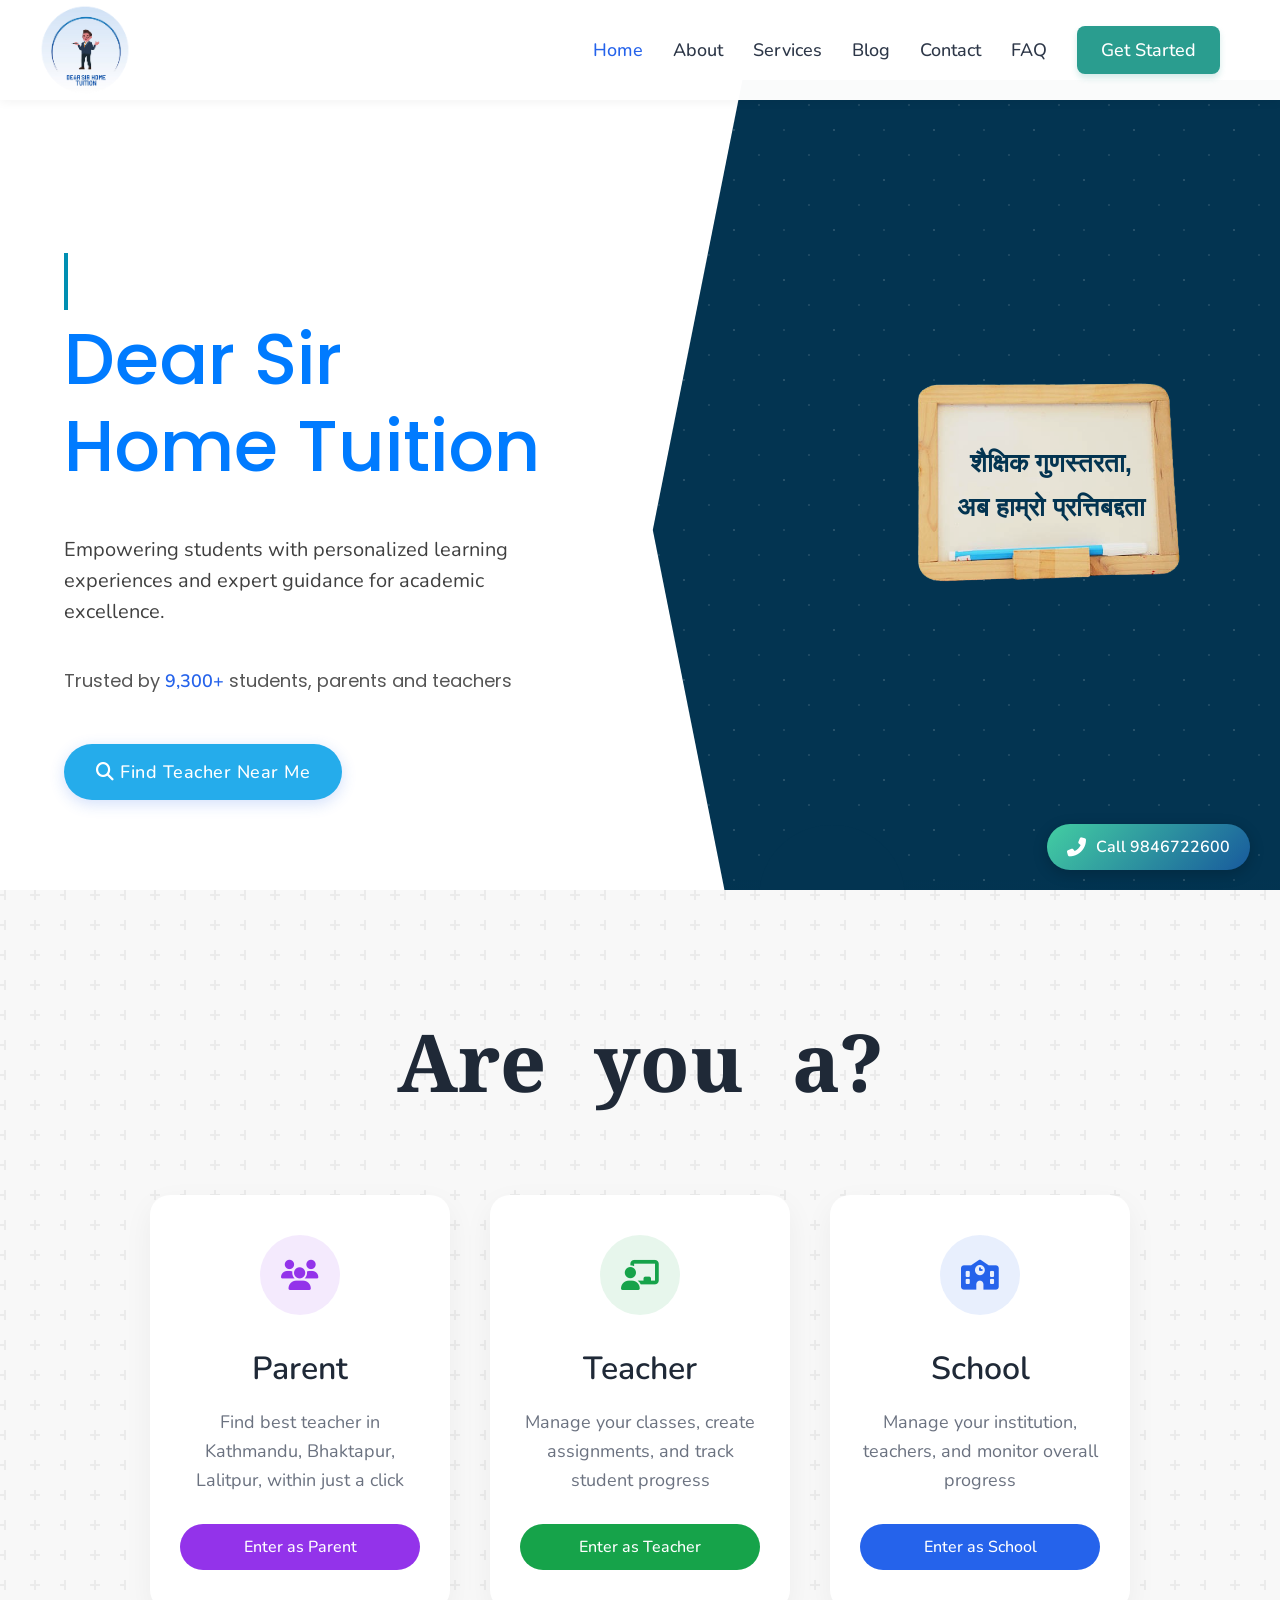
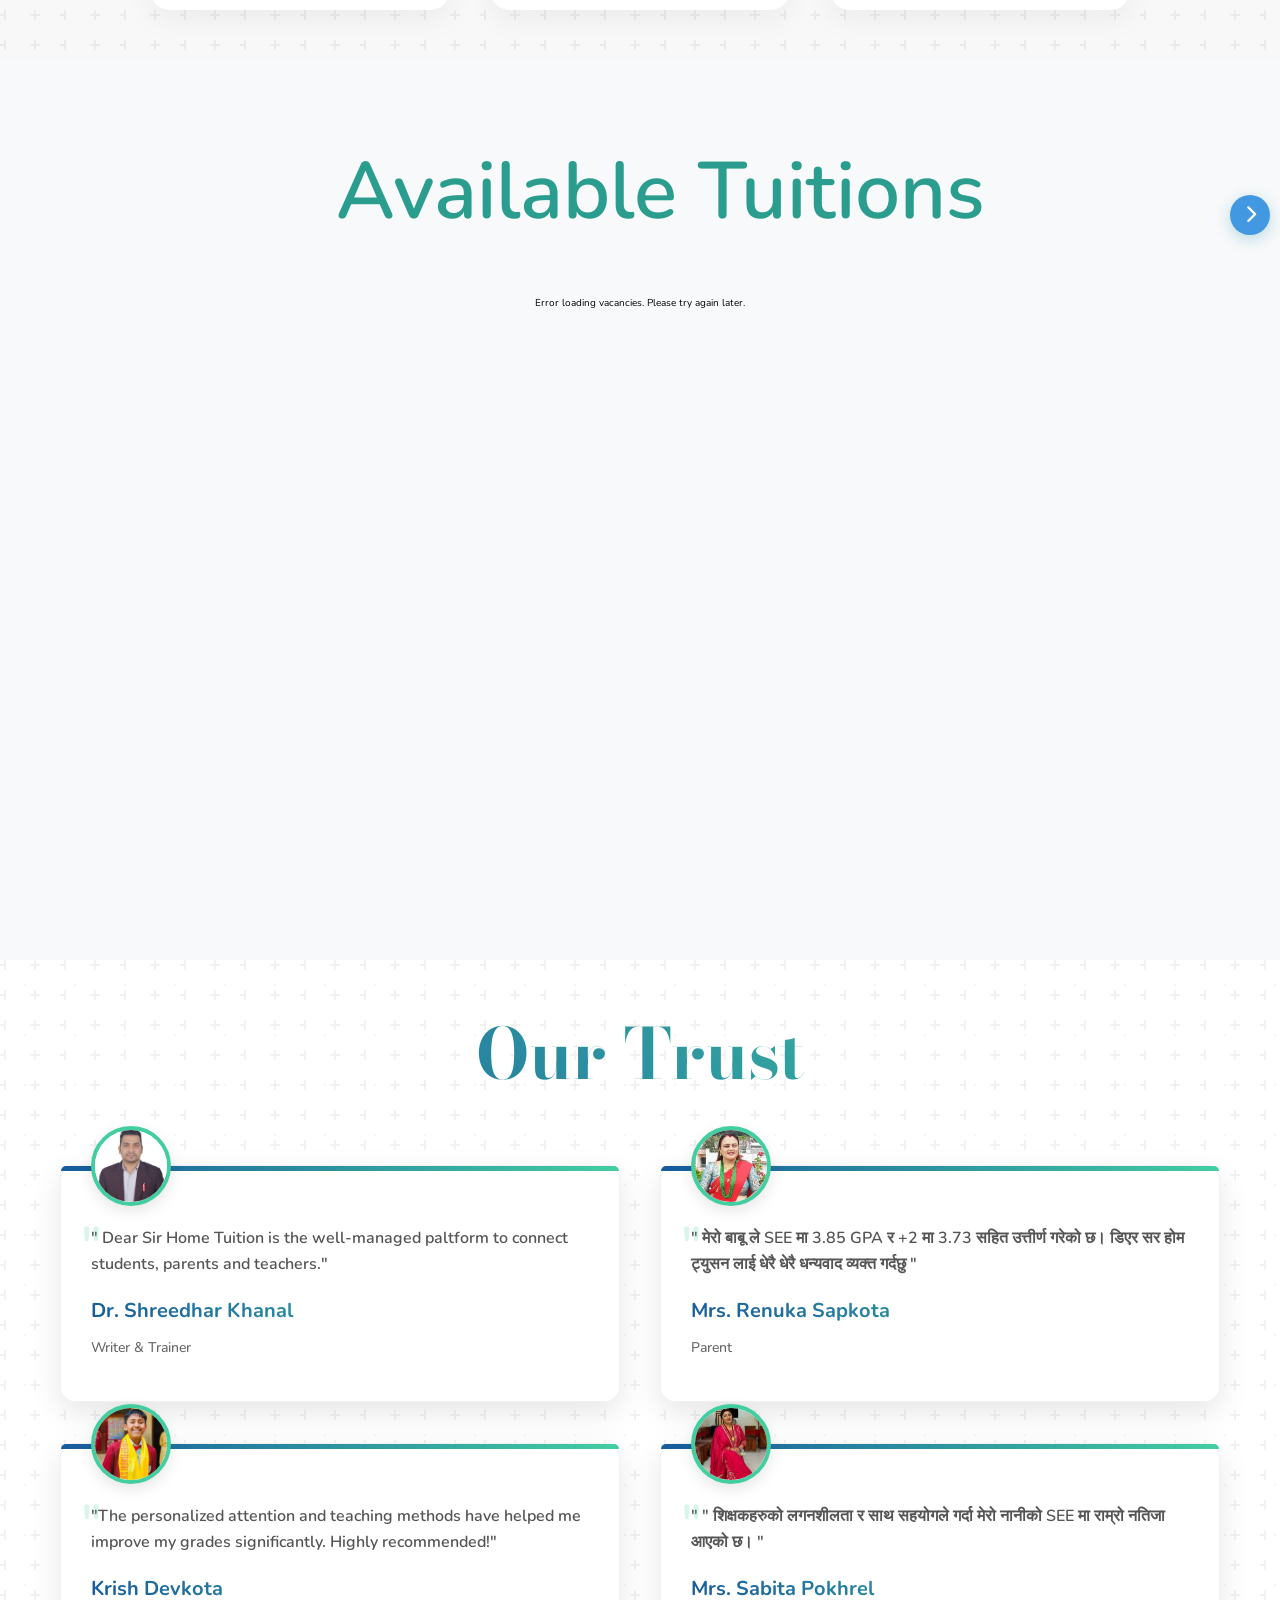
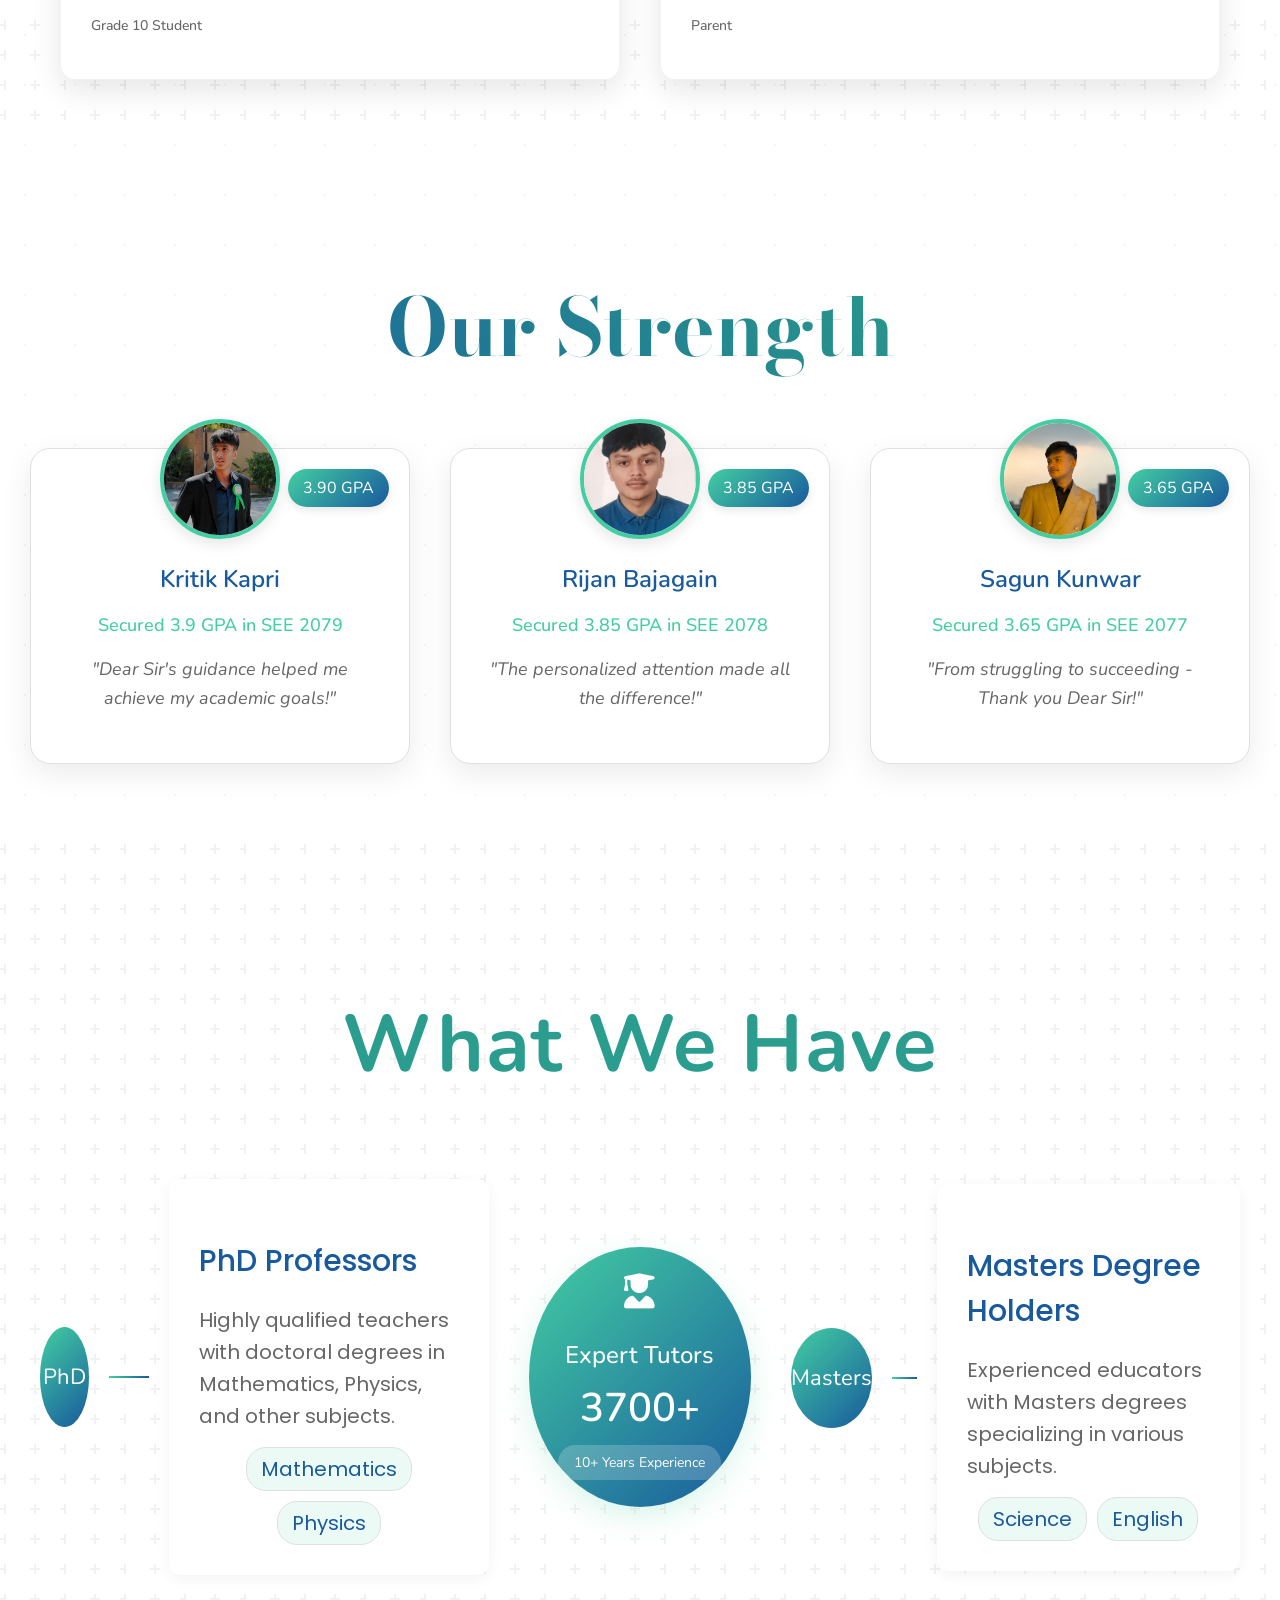
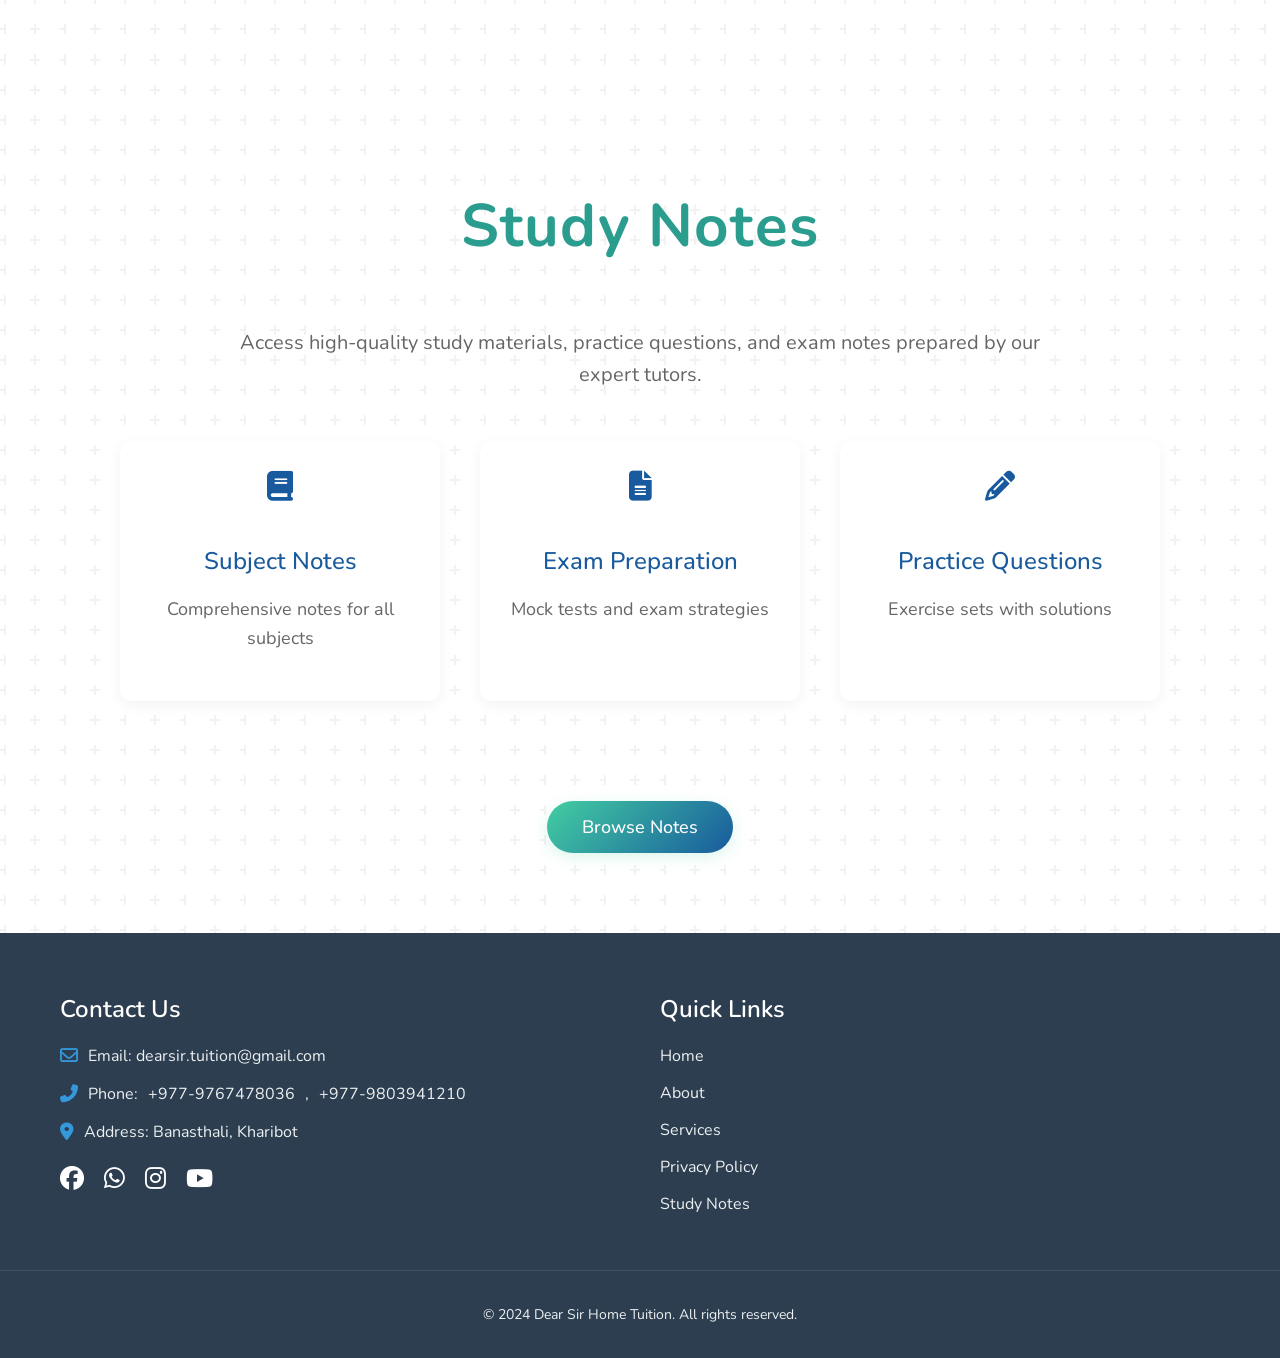
==== index.html @ 98750190 "Add files via upload" ====
<!DOCTYPE html>
<html lang="en" xmlns:mso="urn:schemas-microsoft-com:office:office" xmlns:msdt="uuid:C2F41010-65B3-11d1-A29F-00AA00C14882">
<head>

  <link rel="icon" href="/image/favicon.ico" type="image/x-icon">

  <script async src="https://www.googletagmanager.com/gtag/js?id=G-DXKBVVB6PF"></script>
    <script>
      window.dataLayer = window.dataLayer || [];
      function gtag(){dataLayer.push(arguments);}
      gtag('js', new Date());

      gtag('config', 'G-DXKBVVB6PF');
    </script>

    <meta charset="UTF-8">
    <meta name="viewport" content="width=device-width, initial-scale=1.0">
    <title></title>

    <link rel="preconnect" href="https://fonts.googleapis.com">
    <link rel="preconnect" href="https://fonts.gstatic.com" crossorigin>
    <link href="https://fonts.googleapis.com/css2?family=Poppins:wght@400;500;600&display=swap" rel="stylesheet">
    <link href="https://fonts.googleapis.com/css2?family=Bodoni+Moda:wght@400;700&display=swap" rel="stylesheet">
    <link href="https://fonts.googleapis.com/css2?family=Macondo&display=swap" rel="stylesheet">
    <link href="https://fonts.googleapis.com/css2?family=EB+Garamond:ital,wght@0,400..800;1,400..800&family=Lato:ital,wght@0,100;0,300;0,400;0,700;0,900;1,100;1,300;1,400;1,700;1,900&family=Macondo&family=Montserrat:ital,wght@0,100..900;1,100..900&family=Noto+Sans+Mongolian&display=swap" rel="stylesheet">

    <link href="https://fonts.googleapis.com/css2?family=Noto+Serif+Hentaigana:wght@200..900&display=swap" rel="stylesheet">
    
    

    <link rel="stylesheet" href="style.css">
    <link rel="stylesheet" href="https://cdnjs.cloudflare.com/ajax/libs/font-awesome/6.5.1/css/all.min.css" integrity="sha512-DTOQO9RWCH3ppGqcWaEA1BIZOC6xxalwEsw9c2QQeAIftl+Vegovlnee1c9QX4TctnWMn13TZye+giMm8e2LwA==" crossorigin="anonymous" referrerpolicy="no-referrer" />

    <script type="application/ld+json">
    {
      "@context": "https://schema.org",
      "@graph": [
        {
          "@type": ["EducationalOrganization", "LocalBusiness", "Service"],
          "@id": "https://dearsirhometuition.com/#organization",
          "name": "Dear Sir Home Tuition",
          "url": "https://dearsirhometuition.com/",
          "logo": "https://dearsirhometuition.com/image/logo.png",
          "description": "Dear Sir provides expert home tuition services across Kathmandu Valley, including Kathmandu, Bhaktapur, and Lalitpur, Nepal. Find qualified tutors for all subjects and academic levels.",
          "contactPoint": [
            {
              "@type": "ContactPoint",
              "telephone": "+9779846722600",
              "contactType": "Customer Service"
            },
             {
              "@type": "ContactPoint",
              "email": "info@dearsirhometuition.com",
              "contactType": "Customer Service"
            }
          ],
          "areaServed": [
            { "@type": "City", "name": "Kathmandu" },
            { "@type": "City", "name": "Bhaktapur" },
            { "@type": "City", "name": "Lalitpur" },
            { "@type": "AdministrativeArea", "name": "Kathmandu Valley" }
          ],

          "sameAs": [
            "https://www.facebook.com/profile.php?id=61573795923431", 
            "https://www.instagram.com/dearsirhome/", 
            "https://www.linkedin.com/company/dear-sir-home-tuition/", 
            "https://g.co/kgs/kKPvyww"             
          ],
           "address": {
             "@type": "PostalAddress",
             "streetAddress": "Banasthali, Kharibot, Raniban",
             "addressLocality": "Kathmandu",
             "addressRegion": "Bagmati",
             "postalCode": "33300",
             "addressCountry": "NP"
           },
           "openingHoursSpecification": [
              {
                "@type": "OpeningHoursSpecification",
                "dayOfWeek": [ "Monday", "Tuesday", "Wednesday", "Thursday", "Friday", "Saturday", "Sunday" ],
                "opens": "09:00",
                "closes": "17:00"
              }
           ],
            "geo": {
               "@type": "GeoCoordinates",
               "latitude": "27.731584",
               "longitude": "85.292967"
            },

           "aggregateRating": {
              "@type": "AggregateRating",
              "ratingValue": "4.9",
              "reviewCount": "122",
              "bestRating": "5"
           },
           "hasOfferCatalog": {
               "@type": "OfferCatalog",
               "name": "Home Tuition Subjects and Levels",
               "itemListElement": [

                   {
                       "@type": "OfferCatalog",
                       "name": "General Subjects",
                       "itemListElement": [
                           { "@type": "Service", "name": "Math Home Tuition" },
                           { "@type": "Service", "name": "Science Home Tuition" },
                           { "@type": "Service", "name": "English Home Tuition" },
                           { "@type": "Service", "name": "Nepali Home Tuition" },
                           { "@type": "Service", "name": "Social Studies Home Tuition" },
				           { "@type": "Service", "name": "Optional Math Home Tuition" },
				           { "@type": "Service", "name": "Computer Home Tuition" }
                       ]
                   },

                   {
                       "@type": "OfferCatalog",
                       "name": "+2 Science Home Tuition",
                       "itemListElement": [
                           { "@type": "Service", "name": "+2 Math Home Tuition" },
                           { "@type": "Service", "name": "+2 Physics Home Tuition" },
                           { "@type": "Service", "name": "+2 Chemistry Home Tuition" }
                       ]
                   },

                   {
                       "@type": "OfferCatalog",
                       "name": "+2 Management Home Tuition",
                       "itemListElement": [
                           { "@type": "Service", "name": "+2 Account Home Tuition" },
                           { "@type": "Service", "name": "+2 Economics Home Tuition" },
                           { "@type": "Service", "name": "+2 Business Math Home Tuition" }
                       ]
                   },
                   {
                       "@type": "OfferCatalog",
                       "name": "CBSE Home Tuition",
                       "itemListElement": [
                           { "@type": "Service", "name": "CBSE Math Home Tuition" },
                           { "@type": "Service", "name": "CBSE Science Home Tuition" },
                           { "@type": "Service", "name": "CBSE English Home Tuition" }
                       ]
                   }
               ]
           }
        },
        {
          "@type": "Review",
          "@id": "https://dearsirhometuition.com/#review-shreedhar-khanal",
          "itemReviewed": {
            "@type": ["EducationalOrganization", "Service"],
            "@id": "https://dearsirhometuition.com/#organization",
            "name": "Dear Sir Home Tuition"
          },
          "reviewBody": "Dear Sir Home Tuition is the well-managed platform to connect students, parents and teachers.",
          "author": {
            "@type": "Person",
            "name": "Dr. Shreedhar Khanal",
             "description": "Writer & Trainer"
          }
        },
        {
          "@type": "Review",
          "@id": "https://dearsirhometuition.com/#review-renuka-sapkota",
          "itemReviewed": {
            "@type": ["EducationalOrganization", "Service"],
            "@id": "https://dearsirhometuition.com/#organization",
            "name": "Dear Sir Home Tuition"
          },
          "reviewBody": "मेरो बाबूले SEE मा 3.85 GPA र +2 मा 3.73 सहित उत्तीर्ण गरेको छ । डियर सर होम ट्युसन लाई धेरै धेरै धन्यवाद व्यक्त गर्दछु",
          "author": {
            "@type": "Person",
            "name": "Mrs. Renuka Sapkota",
             "description": "Parent"
          }
        },
         {
          "@type": "Review",
          "@id": "https://dearsirhometuition.com/#review-krish-devkota",
          "itemReviewed": {
            "@type": ["EducationalOrganization", "Service"],
            "@id": "https://dearsirhometuition.com/#organization",
            "name": "Dear Sir Home Tuition"
          },
          "reviewBody": "The personalized attention and teaching methods have helped me improve my grades significantly. Highly recommended!!",
          "author": {
            "@type": "Person",
            "name": "Krish Devkota",
            "description": "Grade 10 Student"
          }
        },
         {
          "@type": "Review",
          "@id": "https://dearsirhometuition.com/#review-sabita-pokhrel",
          "itemReviewed": {
            "@type": ["EducationalOrganization", "Service"],
            "@id": "https://dearsirhometuition.com/#organization",
            "name": "Dear Sir Home Tuition"
          },
          "reviewBody": "शिक्षकहरुको लगनशीलता र साथ सहयोगले गर्दा मेरो नानीको SEE मा राम्रो नतिजा आएको छ ।",
          "author": {
            "@type": "Person",
            "name": "Mrs. Sabita Pokhrel",
            "description": "Parent"
          }
        }
      ]
    }
    </script>

</head>
<body class="body">

    <!-- Navbar  -->
 
   <!-- Navbar -->
<nav class="navbar">
  <div class="nav-content">
    <a href="/" class="nav-brand">
      <img src="image/logo.png" alt="Dear Sir Logo" class="logo" style="height: 35rem !important; width: auto !important;">
    </a>
    <ul class="nav-links mobile-full">
      <li><a href="index.html" class="active">Home</a></li>
      <li><a href="about.html">About</a></li>
      <li><a href="services.html">Services</a></li>
      <li><a href="Blog/blog.html">Blog</a></li>
      <li><a href="https://wa.me/+9779767478036">Contact</a></li>
      <li><a href="faq.html">FAQ</a></li>
      <li><button class="nav-cta" onclick="window.location.href='Apply/parent.html'">Get Started</button></li>
      <li id="profileContainer" class="nav-item">
        <div class="profile-dropdown">
          <div class="profile-trigger">
            <i class="fas fa-user-circle"></i>
          </div>
          <div class="dropdown-content">
            <a href="Apply/teacherProfile.html"><i class="fas fa-tachometer-alt"></i> Dashboard</a>
            <a href="Apply/vacancies.html"><i class="fas fa-briefcase"></i> View Vacancies</a>
            <a href="Apply/myApplications.html"><i class="fas fa-file-alt"></i> My Applications</a>
            <a href="Apply/editProfile.html"><i class="fas fa-user-edit"></i> Edit Profile</a>
            <a href="#" onclick="logoutTeacher()"><i class="fas fa-sign-out-alt"></i> Logout</a>
          </div>
        </div>
      </li>
    </ul>
    <div class="hamburger">
      <span class="bar"></span>
      <span class="bar"></span>
      <span class="bar"></span>
    </div>
  </div>
</nav>


    <!-- End of Navbar  -->

    <div class="container">
        
        
        <!-- Section 1 -->
        <section class="section-1">
          <div class="hero-left">
            <h1 class="hero-title">
              <span id="welcome-text" class="welcome-text">Welcome to</span>
              <div class="dear-text" style="margin-bottom: 3rem !important;">
                <span class="line1">Dear Sir</span>
                <span class="line2">Home Tuition</span>
              </div>
            </h1>
            <div class="hero-subtitle" style="margin-bottom: 4rem !important;">
              <span>Empowering students with personalized</span>
              <span>learning experiences and expert guidance</span>
              <span>for academic excellence.</span>
            </div>
            <div class="trusted-text" style="margin-bottom: 5rem !important;">Trusted by <span class="trusted-number">9,300+</span> students, parents and teachers</div>
            
            <div class="hero-buttons" style="margin-top: 2rem !important;">
              <button class="primary-btn" onclick="window.location.href='Apply/parent.html'"><i class="fas fa-search"></i> Find teacher near me</button>
            </div>
          </div>
          <div class="hero-right">
            
         
            <div class="sketchfab-embed-wrapper">
              <iframe 
                title="School Teacher" 
                frameborder="0" 
                allowfullscreen 
                mozallowfullscreen="true" 
                webkitallowfullscreen="true" 
                allow="autoplay; fullscreen; xr-spatial-tracking" 
                xr-spatial-tracking 
                execution-while-out-of-viewport 
                execution-while-not-rendered 
                web-share 
                style="opacity: 0;"
                onload="this.style.opacity=1;"
                src="https://sketchfab.com/models/dcbd0761567b41ce9da34f24a3dd9b31/embed?preload=1&transparent=1&autostart=1&ui_controls=0&ui_infos=0&ui_watermark=0&ui_help=0&ui_settings=0&ui_inspector=0&ui_annotations=0&ui_stop=0&ui_vr=0&ui_fullscreen=0&ui_animations=0&ui_hint=0&ui_ar=0&ui_fadeout=0">
              </iframe>
              <div class="pointer-overlay"></div>
              <div class="model-overlay"></div>
            </div>
            <div class="whiteboard-container">
              <img src="image/whiteboard2.png" alt="Whiteboard" class="whiteboard-small">
              <div class="whiteboard-text">
                <p class="nepali-text">शैक्षिक गुणस्तरता,</p>
                <p class="nepali-text">अब हाम्रो प्रत्तिबद्दता</p>
              </div>
              
            </div>
          </div>
        </section>

        <!-- End Section 1 -->




        <!-- Section 2 -->
        <section class="section-2">
    <!--      <div id="particles-js"></div>   Add this container for particles --> 
          <div class="section-content">    
            <h2 class="role-heading">Are you a?</h2>
            <div class="role-cards-container">
              <div class="role-card parent-card" onclick="window.location.href='Apply/parent.html'">
                <div class="icon-circle">
                  <i class="fas fa-users"></i>
                </div>
                <h3>Parent</h3>
                <p>Find best teacher in Kathmandu, Bhaktapur, Lalitpur, within just a click</p>
                <button class="role-btn parent-btn">
                  Enter as Parent
                </button>
              </div>

              <div class="role-card teacher-card" onclick="window.location.href='Apply/teacher.html'">
                <div class="icon-circle">
                  <i class="fas fa-chalkboard-teacher"></i>
                </div>
                <h3>Teacher</h3>
                <p>Manage your classes, create assignments, and track student progress</p>
                <button class="role-btn teacher-btn">
                  Enter as Teacher
                </button>
              </div>

              <div class="role-card school-card" onclick="window.location.href='Apply/school.html'">
                <div class="icon-circle">
                  <i class="fas fa-school"></i>
                </div>
                <h3>School</h3>
                <p>Manage your institution, teachers, and monitor overall progress</p>
                <button class="role-btn school-btn">
                  Enter as School
                </button>
              </div>
            </div>
          </div>
        </section>

        <!-- End of Section 2 -->

        
        <section class="vacancies-section">
          <div class="vacancies-container">
            <h2 class="section-title"><span>Available Tuitions</span></h2>
            <button class="slider-nav prev" onclick="slideVacancies('left')">
              <i class="fas fa-chevron-left"></i>
            </button>
            <button class="slider-nav next" onclick="slideVacancies('right')">
              <i class="fas fa-chevron-right"></i>
            </button>
            <div id="vacanciesList" class="vacancies-slider"></div>
          </div>
        </section>
        

  <!-- Our Trust Section -->
<section class="our-trust">
    <h1 class="trust-heading">Our Trust</h1>
    <div class="testimonials-grid">
      <!-- Teacher Testimonial -->
      <div class="testimonial-card">
        <div class="testimonial-photo">
          <img src="image/Shreedhar_Khanal.jpg" alt="Teacher">
        </div>
        <div class="testimonial-content">
          <p class="testimonial-text"> " Dear Sir Home Tuition is the well-managed paltform to connect students, parents and teachers."</p>
          <h3 class="testimonial-author">Dr. Shreedhar Khanal</h3>
          <p class="testimonial-role">Writer & Trainer</p>
        </div>
      </div>
  
      <!-- Parent Testimonial -->
      <div class="testimonial-card">
        <div class="testimonial-photo">
          <img src="image/Renuka_Sapkota2.jpg" alt="Parent">
        </div>
        <div class="testimonial-content">
          <p class="testimonial-text">" मेरो बाबू ले SEE मा 3.85 GPA र +2 मा 3.73 सहित उत्तीर्ण गरेको छ। डिएर सर होम ट्युसन लाई धेरै धेरै धन्यवाद व्यक्त गर्दछु
            "
            </p>
          <h3 class="testimonial-author">Mrs. Renuka Sapkota</h3>
          <p class="testimonial-role">Parent</p>
        </div>
      </div>
  
      <!-- Student Testimonial -->
      <div class="testimonial-card">
        <div class="testimonial-photo">
          <img src="image/Krish_Devkota.jpg" alt="Student">
        </div>
        <div class="testimonial-content">
          <p class="testimonial-text">"The personalized attention and teaching methods have helped me improve my grades significantly. Highly recommended!"</p>
          <h3 class="testimonial-author">Krish Devkota</h3>
          <p class="testimonial-role">Grade 10 Student</p>
        </div>
      </div>
  
      <!-- Another Testimonial -->
      <div class="testimonial-card">
        <div class="testimonial-photo">
          <img src="image/Sabita_Pokhrel2.jpg" alt="Parent">
        </div>
        <div class="testimonial-content">
          <p class="testimonial-text">"
            " शिक्षकहरुको लगनशीलता र साथ सहयोगले गर्दा मेरो नानीको SEE मा राम्रो नतिजा आएको छ।
 "</p>
          <h3 class="testimonial-author">Mrs. Sabita Pokhrel</h3>
          <p class="testimonial-role">Parent</p>
        </div>
      </div>
    </div>
  </section>


  <!-- Section 5 - Our Strength -->
<section class="our-strength">
  <h1 class="strength-heading">Our Strength</h1>
  
  <div class="achievement-cards">
    <!-- Achievement Card 1 -->
    <div class="achievement-card">
      <div class="student-photo">
        <img src="image/Kritik_Kapri2.jpg" alt="Student Achievement">
      </div>
      <div class="achievement-content">
        <div class="achievement-badge">
          <span>3.90 GPA</span>
        </div>
        <h3 class="student-name">Kritik Kapri</h3>
        <p class="achievement-details">Secured 3.9 GPA in SEE 2079</p>
        <p class="achievement-quote">"Dear Sir's guidance helped me achieve my academic goals!"</p>
     <!--   <div class="subject-tags">
          <span>Mathematics</span>
          <span>Science</span>
          <span>English</span>
        </div>
      -->
      </div>
    </div>

    <!-- Achievement Card 2 -->
    <div class="achievement-card">
      <div class="student-photo">
        <img src="image/Rijan_Bajagain.jpg" alt="Student Achievement">
      </div>
      <div class="achievement-content">
        <div class="achievement-badge">
          <span>3.85 GPA</span>
        </div>
        <h3 class="student-name">Rijan Bajagain</h3>
        <p class="achievement-details">Secured 3.85 GPA in SEE 2078</p>
        <p class="achievement-quote">"The personalized attention made all the difference!"</p>
       <!-- <div class="subject-tags">
          <span>Science</span>
          <span>Social Studies</span>
        </div>  -->
      </div>
    </div>

    <!-- Achievement Card 3 -->
    <div class="achievement-card">
      <div class="student-photo">
        <img src="image/Sagun_Kunwar3.jpg" alt="Student Achievement">
      </div>
      <div class="achievement-content">
        <div class="achievement-badge">
          <span>3.65 GPA</span>
        </div>
        <h3 class="student-name">Sagun Kunwar</h3>
        <p class="achievement-details">Secured 3.65 GPA in SEE 2077</p>
        <p class="achievement-quote">"From struggling to succeeding - Thank you Dear Sir!"</p>
    <!--    <div class="subject-tags">
         <span>Mathematics</span>
          <span>Computer Science</span>
        </div>
      -->
      </div>
    </div>
  </div>
</section>



<!-- What We Have Section -->
<section class="what-we-have">
  <h1 class="what-we-have-heading">What We Have</h1>
  
  <div class="qualifications-container">
    <!-- PhD Professor -->
    <div class="qualification-item">
      <div class="qualification-circle phd">
        <span>PhD</span>
      </div>
      <div class="qualification-line"></div>
      <div class="qualification-content">
        <h3 class="qualification-title">PhD Professors</h3>
        <p class="qualification-desc">Highly qualified teachers with doctoral degrees in Mathematics, Physics, and other subjects.</p>
        <div class="subject-tags">
          <span>Mathematics</span>
          <span>Physics</span>
        </div>
      </div>
    </div>

    <!-- Center Circle -->
    <div class="center-circle">
      <i class="fas fa-user-graduate"></i>
      <h2>Expert Tutors</h2>
      <div class="tutor-count">3700+</div>
      <div class="experience-rate">10+ Years Experience</div>
    </div>

    <!-- Masters Degree -->
    <div class="qualification-item">
      <div class="qualification-circle masters">
        <span>Masters</span>
      </div>
      <div class="qualification-line"></div>
      <div class="qualification-content">
        <h3 class="qualification-title">Masters Degree Holders</h3>
        <p class="qualification-desc">Experienced educators with Masters degrees specializing in various subjects.</p>
        <div class="subject-tags">
          <span>Science</span>
          <span>English</span>
        </div>
      </div>
    </div>
  </div>
</section>

<!-- Notes Section -->
<section class="notes-section">
  <div class="notes-container">
    <h1 class="notes-heading">Study Notes</h1>
    <p class="notes-description">Access high-quality study materials, practice questions, and exam notes prepared by our expert tutors.</p>
    <div class="notes-categories">
      <div class="note-category">
        <i class="fas fa-book"></i>
        <h3>Subject Notes</h3>
        <p>Comprehensive notes for all subjects</p>
      </div>
      <div class="note-category">
        <i class="fas fa-file-alt"></i>
        <h3>Exam Preparation</h3>
        <p>Mock tests and exam strategies</p>
      </div>
      <div class="note-category">
        <i class="fas fa-pencil-alt"></i>
        <h3>Practice Questions</h3>
        <p>Exercise sets with solutions</p>
      </div>
    </div>
    <button class="notes-btn" onclick="window.location.href='notes.html'">Browse Notes</button>
  </div>
</section>



<footer class="footer">
  <div class="footer-content">
    <!-- Contact Info -->
    <div class="footer-section">
      <h2>Contact Us</h2>
      <div class="contact-info">
        <p>
          <i class="far fa-envelope"></i>
          <a href="mailto:dearsir.tuition@gmail.com">Email: dearsir.tuition@gmail.com</a>
        </p>
        <p>
          <i class="fas fa-phone-alt"></i>
          Phone: <a href="tel:+9779767478036">+977-9767478036</a>,
          <a href="tel:+9779803941210">+977-9803941210</a>
        </p>
        <p>
          <i class="fas fa-map-marker-alt"></i>
          Address: Banasthali, Kharibot
        </p>
      </div>
      <!-- Social Media Links -->
      <div class="social-links">
        <a href="https://www.facebook.com/share/1PNnUetz7Z/" target="_blank" class="social-link">
          <i class="fab fa-facebook"></i>
        </a>
        <a href="https://wa.me/+9779846722600" target="_blank" class="social-link">
          <i class="fab fa-whatsapp"></i>
        </a>
        <a href="https://www.instagram.com/dearsirhome?igsh=MWFmaDdvZGg0em9ibQ==" target="_blank" class="social-link">
          <i class="fab fa-instagram"></i>
        </a>
          <a href=https://youtube.com/@dearsirhometuition?si=Ao-_BuNyDNCQ2gVK target="_blank" class="social-link">
          <i class="fab fa-youtube"></i>
        </a>
      </div>
    </div>


    <!-- Quick Links -->
    <div class="footer-section">
      <h2>Quick Links</h2>
      <ul class="quick-links">
        <li><a href="index.html">Home</a></li>
        <li><a href="about.html">About</a></li>
        <li><a href="services.html">Services</a></li>
        <li><a href="privacy.html">Privacy Policy</a></li>
        <li><a href="notes.html">Study Notes</a></li>
      </ul>
    </div>
  </div>
</a>
  <!-- Copyright -->
  <div class="footer-bottom">
    <p>&copy; 2024 Dear Sir Home Tuition. All rights reserved.</p>
  </div>
</footer>



<div class="floating-contact">
  <a href="tel:+977-9846722600" class="contact-btn">
    <i class="fas fa-phone-alt"></i>
    <span>Call 9846722600</span>
  </a>
</div>



<!-- For background --  Particles.js -->




<!-- Your existing scripts -->
<script src="script.js"></script>

<script>
  // Check login status and update UI elements immediately on DOM load
  document.addEventListener('DOMContentLoaded', function() {
    checkLoginState();
    
    // Setup hamburger menu toggle - No longer needed, handled in script.js
    // const hamburger = document.querySelector('.hamburger');
    // const navLinks = document.querySelector('.nav-links');
    
    // hamburger.addEventListener('click', function() {
    //   navLinks.classList.toggle('show');
    // });
  });
  
  // Function to check login state and update UI
  function checkLoginState() {
    const profileContainer = document.getElementById('profileContainer');
    const token = localStorage.getItem('token');
    
    if (!token) {
      // User is not logged in
      profileContainer.style.display = 'none';
      return;
    }
    
    // User has a token, show profile dropdown
    profileContainer.style.display = 'block';
    
    // Try to verify token and get latest profile data
    fetch('http://localhost:5000/api/teacher-apply/verify-token', {
      method: 'GET',
      headers: {
        'Authorization': `Bearer ${token}`,
        'Content-Type': 'application/json'
      }
    })
    .then(response => {
      if (response.status === 404) {
        console.warn('API endpoint not found, proceeding with token anyway');
        return { ok: true };
      }
      return response;
    })
    .then(response => {
      if (!response.ok && response.status !== 404) {
        throw new Error('Token invalid');
      }
      
      return fetch('http://localhost:5000/api/teacher-apply/profile', {
        headers: {
          'Authorization': `Bearer ${token}`,
          'Content-Type': 'application/json'
        }
      }).catch(error => {
        console.warn('Error fetching profile, using cached data:', error);
        return null;
      });
    })
    .then(response => {
      if (!response) return null;
      return response.json().catch(e => {
        console.warn('Failed to parse profile response:', e);
        return null;
      });
    })
    .then(data => {
      if (data && data.teacher) {
        localStorage.setItem('teacherData', JSON.stringify(data.teacher));
      }
    })
    .catch(error => {
      console.error('Authentication error:', error);
      
      if (error.message === 'Token invalid') {
        localStorage.removeItem('token');
        localStorage.removeItem('teacherData');
        profileContainer.style.display = 'none';
      }
    });
  }

  // Function to handle logout
  function logoutTeacher() {
    localStorage.removeItem('token');
    localStorage.removeItem('teacherData');
    window.location.href = 'index.html'; // Redirect to home page
  }
  
  // Mobile menu functionality - No longer needed, handled in script.js
  // document.addEventListener('DOMContentLoaded', function() {
  //   const hamburger = document.querySelector('.hamburger');
  //   const navLinks = document.querySelector('.nav-links');
  //   
  //   // Toggle hamburger menu
  //   hamburger.addEventListener('click', function() {
  //     hamburger.classList.toggle('active');
  //     navLinks.classList.toggle('show');
  //   });
  //   
  //   // Close menu when clicking elsewhere
  //   document.addEventListener('click', function(event) {
  //     const isClickInsideNav = navLinks.contains(event.target);
  //     const isClickOnHamburger = hamburger.contains(event.target);
  //     
  //     if (!isClickInsideNav && !isClickOnHamburger && navLinks.classList.contains('show')) {
  //       navLinks.classList.remove('show');
  //       hamburger.classList.remove('active');
  //     }
  //   });
    
    // Handle mobile dropdown menu
  document.addEventListener('DOMContentLoaded', function() {
    const profileDropdown = document.querySelector('.profile-dropdown');
    if (profileDropdown) {
      // For touch devices, add tap functionality
      if ('ontouchstart' in window) {
        profileDropdown.addEventListener('touchstart', function(e) {
          if (window.innerWidth <= 768) {
            e.stopPropagation();
            this.classList.toggle('active');
            const dropdown = this.querySelector('.dropdown-content');
            dropdown.style.display = this.classList.contains('active') ? 'block' : 'none';
          }
        });
      }
    }
  });

  // Force logo size update
  document.addEventListener('DOMContentLoaded', function() {
    const logoImg = document.querySelector('.nav-brand .logo');
    if (logoImg) {
      logoImg.style.height = '35rem';
      logoImg.style.width = 'auto';
      console.log('Logo size updated via JS');
    }
  });
</script>



</body>
</html>
---- style.css ----
@import url("https://fonts.googleapis.com/css2?family=Nunito:wght@200;300;400;600;700;800;900&display=swap");
@import url('https://fonts.googleapis.com/css2?family=Bodoni+Moda:wght@400;700&display=swap');
@import url('https://fonts.googleapis.com/css2?family=DM+Sans:wght@400;500;700&display=swap');
@import url('https://fonts.googleapis.com/css2?family=Poppins:wght@400;500;600&display=swap');

@import url('https://fonts.googleapis.com/css2?family=Cormorant+Garamond:wght@400;700&display=swap');

@import url('https://fonts.googleapis.com/css2?family=Noto+Serif+Hentaigana:wght@200..900&family=Noto+Serif+Todhri&family=Roboto:ital,wght@0,100..900;1,100..900&display=swap');

@import url('https://fonts.googleapis.com/css2?family=Montserrat:wght@700&display=swap');

*:not(.navbar-link, .navbar-link, .section-title *) {

  text-decoration: none;
  outline: none;
  font-family: "Nunito", sans-serif;
  font-weight: 400;
}

* {
  box-sizing: border-box;
}

html {
    font-size: 62.5%;
    scroll-behavior: smooth;
}

body, html {
  margin: 0;
  padding: 0;
  width: 100%;
  overflow-x: hidden; /* Prevent horizontal scroll */
}

::selection {
    background: rgba(255, 215, 0, 0.3);
    color: white;
}


.navbar {
  position: fixed;
  top: 0;
  left: 0;
  width: 100%;
  background: rgba(255, 255, 255, 0.98);
  z-index: 1000;
  padding: 0;  /* Removed padding completely */
  box-shadow: 0 2px 10px rgba(0, 0, 0, 0.05);
}

.nav-content {
  display: flex;
  justify-content: space-between;
  align-items: center;
  padding: 0 2rem 0 1rem !important;  /* Added a small left padding */
  max-width: 1600px;
  margin: 0 auto;
  position: relative;
}

.nav-brand {
  display: flex;
  align-items: center;
  position: relative;
  z-index: 2;
  margin-top: -6rem !important;
  margin-bottom: -6rem !important;
  margin-left: -1rem !important;  /* Reduced from -4rem to a more moderate -1rem */
  padding-left: 0 !important;
}

/* Make the logo bigger with a more specific selector */
.nav-brand img.logo {
  height: 25rem !important;
  width: auto !important;
  max-height: none !important;
  max-width: none !important;
  object-fit: contain !important;
  margin-left: 0 !important; /* Remove this additional negative margin */
  transform: translateX(0) !important; /* Remove the transform */
}

.logo {
  height: 25rem !important;  /* Much larger with !important to override other styles */
  width: 25rem !important;   /* Also set a specific width */
  max-width: unset !important; /* Remove any max-width constraints */
  max-height: unset !important; /* Remove any max-height constraints */
}

.nav-links {
  display: flex;
  align-items: center;
  gap: 3rem;
  list-style: none;
  margin: 0;
  padding: 0;
  margin-left: auto;
  padding-right: 4rem;  /* Keep some right padding */
}

.nav-links a {
  font-size: 1.8rem;
  color: #2d3748;
  text-decoration: none;
  font-weight: 500;
  transition: all 0.3s ease;
  position: relative;
  padding: 0.5rem 0;
}

/* Remove underline effects */
.nav-links a::after {
  display: none;  /* Remove the underline effect */
}

.nav-links a:hover,
.nav-links a.active {
  color: #2A9D8F;
}

.nav-cta {
  background: #2A9D8F;
  color: #fff;
  padding: 1.2rem 2.4rem;
  border-radius: 8px;
  border: none;
  font-size: 1.8rem;
  font-weight: 500;
  cursor: pointer;
  transition: all 0.3s ease;
  box-shadow: 0 4px 6px rgba(42, 157, 143, 0.2);
}

.nav-cta:hover {
  background: #264653;
  transform: translateY(-2px);
  box-shadow: 0 6px 12px rgba(38, 70, 83, 0.3);
}

.nav-links .nav-cta.secondary {
  background: transparent;
  color: #2A9D8F;
  padding: 1.2rem 2.4rem;
  border-radius: 8px;
  border: 2px solid #2A9D8F;
  font-size: 1.6rem;
  font-weight: 500;
  cursor: pointer;
  transition: all 0.3s ease;
}

.nav-links .nav-cta.secondary.login-btn {
  padding: 1rem;
  border-radius: 50%;
  width: 40px;
  height: 40px;
  display: flex;
  align-items: center;
  justify-content: center;
  font-size: 1.4rem;
}

.nav-links .nav-cta.secondary:hover {
  background: #2A9D8F;
  color: white;
}

/* Mobile menu button */
.hamburger {
  display: none;
  cursor: pointer;
  z-index: 101; /* Ensure it's clickable above other elements */
}

.bar {
  display: block;
  width: 25px;
  height: 3px;
  margin: 5px auto;
  transition: all 0.3s ease;
  background-color: #333; /* Add darker color to make sure it's visible */
}

.hamburger.active .bar:nth-child(1) {
  transform: rotate(-45deg) translate(-5px, 6px);
}

.hamburger.active .bar:nth-child(2) {
  opacity: 0;
}

.hamburger.active .bar:nth-child(3) {
  transform: rotate(45deg) translate(-5px, -6px);
}

.nav-links.show {
  display: flex !important;
  flex-direction: column;
  position: absolute;
  top: 70px;
  left: 0;
  right: 0;
  background: white;
  box-shadow: 0 5px 10px rgba(0,0,0,0.1);
  padding: 20px;
  z-index: 999;
}

@media (max-width: 768px) {
  .hamburger {
    display: block;
  }
}

/* Mobile Responsive */
@media (max-width: 768px) {
  .hamburger {
    display: block;
  }

  .hamburger.active .bar:nth-child(2) {
    opacity: 0;
  }

  .hamburger.active .bar:nth-child(1) {
    transform: translateY(8px) rotate(45deg);
  }

  .hamburger.active .bar:nth-child(3) {
    transform: translateY(-8px) rotate(-45deg);
  }

  .nav-links {
    position: fixed;
    left: -100%;
    top: 0;
    gap: 0;
    flex-direction: column;
    background: rgba(255, 255, 255, 0.98);
    width: 100%;
    height: 100vh;
    text-align: center;
    transition: 0.3s ease-in-out;
    box-shadow: 0 2px 10px rgba(0, 0, 0, 0.1);
    padding: 7rem 0 2rem 0;
    padding-left: 0;  /* Remove padding on mobile */
    justify-content: flex-start;
    z-index: 1000; /* Ensure it appears above other content */
    display: flex;
    align-items: center;
    overflow-y: auto;
  }

  .nav-links.active {
    left: 0;
  }

  .nav-links li {
    margin: 1rem 0;
    transform: translateY(20px);
    opacity: 0;
    transition: all 0.3s ease;
  }
  
  .nav-links.active li {
    transform: translateY(0);
    opacity: 1;
    transition-delay: 0.2s;
  }
  
  .nav-links.active li:nth-child(2) { transition-delay: 0.3s; }
  .nav-links.active li:nth-child(3) { transition-delay: 0.4s; }
  .nav-links.active li:nth-child(4) { transition-delay: 0.5s; }
  .nav-links.active li:nth-child(5) { transition-delay: 0.6s; }
  .nav-links.active li:nth-child(6) { transition-delay: 0.7s; }
  .nav-links.active li:nth-child(7) { transition-delay: 0.8s; }
  .nav-links.active li:nth-child(8) { transition-delay: 0.9s; }

  .nav-links a {
    font-size: 2.5rem;  /* Increased mobile font size */
    padding: 1rem 0;  /* Adjusted mobile padding */
    font-weight: 500;
    display: inline-block;
    position: relative;
  }
  
  .nav-links a::after {
    content: '';
    position: absolute;
    width: 0;
    height: 2px;
    bottom: 0;
    left: 50%;
    background-color: #43cea2;
    transition: all 0.3s ease;
    transform: translateX(-50%);
  }
  
  .nav-links a:hover::after,
  .nav-links a.active::after {
    width: 50%;
  }

  .nav-cta {
    font-size: 2.2rem;  /* Adjusted mobile CTA font size */
    padding: 1.2rem 2.5rem;  /* Adjusted mobile CTA padding */
    margin-top: 1.5rem;
  }

  .nav-brand {
    margin-top: -6rem !important;
    margin-bottom: -6rem !important;
    margin-left: -1rem !important; /* Reduced for mobile too */
    padding-left: 0 !important;
    z-index: 1001; /* Make logo appear above the fullscreen menu */
  }
  
  .hamburger {
    z-index: 1001; /* Make hamburger appear above the fullscreen menu */
  }
  
  /* Add close button styling at the top of the menu */
  .nav-links.active::before {
    content: "×";
    position: absolute;
    top: 20px;
    right: 20px;
    font-size: 3rem;
    color: #333;
    cursor: pointer;
    display: none; /* Hide as we're using hamburger instead */
  }
  
  /* Style the profile dropdown in fullscreen menu */
  #profileContainer {
    margin-top: 2rem;
  }
  
  .profile-trigger i {
    font-size: 2.5rem;
  }
  
  .dropdown-content {
    position: relative;
    box-shadow: none;
    margin-top: 1rem;
    width: 100%;
    background: #f5f5f5;
    border-radius: 10px;
  }
  
  .dropdown-content a {
    font-size: 2rem;
    padding: 1.2rem;
  }
}

/* Teacher Login Dropdown */
.dropdown {
  position: relative;
  display: inline-block;
}

.dropdown-toggle {
  display: flex;
  align-items: center;
  gap: 0.5rem;
}

.dropdown-menu {
  display: none;
  position: absolute;
  right: 0;
  top: 100%;
  background: #fff;
  min-width: 200px;
  box-shadow: 0 4px 12px rgba(0, 0, 0, 0.1);
  border-radius: 8px;
  padding: 0.5rem 0;
  z-index: 1000;
}

.dropdown:hover .dropdown-menu {
  display: block;
}

.dropdown-item {
  display: block;
  padding: 0.8rem 1.5rem;
  color: #2d3748;
  font-size: 1.4rem;
  transition: all 0.3s ease;
}

.dropdown-item:hover {
  background: #f7fafc;
  color: #2563EB;
}

.dropdown-divider {
  height: 1px;
  background: #e2e8f0;
  margin: 0.5rem 0;
}

@media (max-width: 768px) {
  .dropdown-menu {
    position: static;
    box-shadow: none;
    background: #f7fafc;
    margin-top: 0.5rem;
  }

  .dropdown-item {
    padding: 1rem 2rem;
    font-size: 1.6rem;
  }
}

/* Active link styles */
.nav-links a.active {
  color: #2563EB; /* Blue color for active link */
  position: relative;
}

.nav-links a.active::after {
  content: '';
  position: absolute;
  bottom: -4px;
  left: 0;
  width: 100%;
  height: 2px;
  background-color: #2563EB;
  transition: width 0.3s ease;
}

/* Hover effect for non-active links */
.nav-links a:not(.active):hover {
  color: #2563EB;
}



/* Mobile Responsive */
@media (max-width: 768px) {

  .nav-content {
    padding: 0 2rem;
  }

  /* Remove conflicting styles for nav-links */
  /* .nav-links {
    display: none; 
    position: absolute;
    top: 100%;
    left: 0;
    width: 100%;
    background: #fff;
    padding: 2rem;
    flex-direction: column;
    gap: 2rem;
    box-shadow: 0 2px 10px rgba(0, 0, 0, 0.1);
  }

  .nav-links.active {
    display: flex;
  } */

  .mobile-menu-btn {
    display: flex;
  }

  .mobile-menu-btn.active span:nth-child(1) {
    transform: rotate(45deg) translate(8px, 8px);
  }

  .mobile-menu-btn.active span:nth-child(2) {
    opacity: 0;
  }

  .mobile-menu-btn.active span:nth-child(3) {
    transform: rotate(-45deg) translate(7px, -7px);
  }

  .nav-cta {
    font-size: 2.8rem; /* Matching font size for CTA button */
    padding: 1.5rem 2rem; /* Adjusted padding */
  }


  .hero-subtitle {
    font-size: 2.2rem;
    width: 100%;
    padding: 0 2rem;
    margin: 2rem 0;
    white-space: normal;  /* Allow text to wrap */
    text-align: left;
  }

  /* Force line breaks after specific text */
  .hero-subtitle::after {
    content: 'Empowering students with personalized\A learning experiences and expert guidance\A for academic excellence.';
    white-space: pre;  /* Preserve line breaks */
    display: block;
    font-size: 2.6rem;
  }

  /* Hide the original text */
  .hero-subtitle br,
  .hero-subtitle span {
    display: none;
  }

  .hero-right {
    display: none !important;
  }

  
  .nav-brand {
    padding-left: 0;  
    margin-left: 0;/* Increased negative margin */
  }

  .welcome-text {
    font-size: 7rem;
    display: block;
    text-align: left;
    margin-bottom: 2rem;
  }

  .dear-text {
    font-size: 7rem;
    margin-top: 0;  /* Reset any existing margin */
  }



  .trusted-text {
    font-size: 2.8rem;
    text-align: left;
    margin: 2rem 0;
  }
}

/* Adjust main content padding to account for fixed navbar */
.container {
  padding-top: 8rem;
}



/* Hero Section Updates */
.section-1 {
  position: relative;
  min-height: 90vh; /* Just reduced height */
  background: #ffffff;
  display: flex;
  align-items: center;
  padding: 0 5%;
  overflow: hidden;
}



.hero-title {
  font-size: 7.2rem;
  
  font-family: 'Poppins', sans-serif;
  font-weight: 700;
  line-height: 1.2;
  margin-bottom: 1.5rem;
}





.welcome-text {
  font-size: 4.8rem;
  display: inline-block;
  position: relative;
  font-family: 'Poppins', sans-serif;
  color: transparent;
  min-width: 300px;

}

.welcome-text::before {
  content: 'Welcome to';
  position: absolute;
  top: 0;
  left: 0;
  width: 0;
  height: 100%;
  white-space: nowrap;
  overflow: hidden;
  color: #252525;
  font-weight: 600;
  letter-spacing: -0.02em;
  border-right: 4px solid #008fb2;
  animation: typing 4s steps(10) infinite;
}

@keyframes typing {
  0%, 90%, 100% {
    width: 0;
  }
  30%, 60% {
    width: 100%;
  }
}

@keyframes cursor {
  50% {
    border-color: transparent;
  }
}





.dear-text {
  font-family: 'Montserrat', sans-serif;
  font-weight: 700;
  color: #007BFF;
  margin-bottom: 2.5rem; /* Increased from default to add more space */
  display: inline-block;
  position: relative;
  line-height: 1.2;
}

.dear-text .line1,
.dear-text .line2 {
  font-family: 'Poppins', sans-serif;  /* Added selector and !important */
  font-weight: 500;
  display: block;
}


.hero-subtitle {
  font-family: 'Poppins', sans-serif;
  font-size: 2rem;
  font-weight: 400;
  color: #404040;
  max-width: 800px;
  margin: 0 0 3rem 0; /* Increased bottom margin to 3rem */
  line-height: 1.5;
  position: relative;
  text-align: left;
}

.trusted-text {
  font-family: 'Poppins', sans-serif;
  font-size: 1.8rem;
  font-weight: 400;
  color: #555;
  margin: 0 0 4rem 0; /* Increased bottom margin to 4rem */
  position: relative;
}

.trusted-number {
  color: #2563EB;
  font-weight: 600;
  display: inline;  /* Ensure number stays inline */
}

.hero-buttons {
  display: flex;
  gap: 2rem;
  margin-top: 2rem; /* Adjust as needed but keeping some space */
}

.primary-btn {
  padding: 1.6rem 3.2rem;
  background: #25aceb;
  color: #fff;
  border: none;
  border-radius: 50px;  /* More rounded corners */
  font-size: 1.8rem;
  font-weight: 500;
  cursor: pointer;
  transition: all 0.3s ease;
  box-shadow: 0 4px 15px rgba(37, 99, 235, 0.2);  /* Subtle shadow */
  text-transform: capitalize;  /* Better text formatting */
  letter-spacing: 0.5px;
}

.primary-btn:hover {
  transform: translateY(-2px);
  box-shadow: 0 6px 20px rgba(37, 99, 235, 0.3);
  background: #1d84d8;  /* Slightly darker on hover */
}
.secondary-btn {
  padding: 1.5rem 3rem;
  background: transparent;
  color: #2563EB;
  border: 2px solid #2563EB;
  border-radius: 8px;
  font-size: 1.6rem;
  font-weight: 500;
  cursor: pointer;
  transition: all 0.3s ease;
}

.primary-btn:hover {
  background: #1d4ed8;
  transform: translateY(-2px);
}

.secondary-btn:hover {
  background: rgba(37, 99, 235, 0.1);
  transform: translateY(-2px);
}

/* Mobile Responsive */
@media (max-width: 768px) {
  .section-1 {
    min-height: 90vh; /* Just reduced height */
    padding: 2rem;
    justify-content: flex-start;
  }


  .hero-left {
    width: 100%;
    padding: 1rem 0;
    margin-top: -5rem; /* Reduced from -15rem */
  }

 
 

  .dear-text .line1,
  .dear-text .line2 {
    font-family: 'Poppins', sans-serif;
    font-weight: 700;
    display: block;
    font-size: 8rem !important;
    white-space: nowrap;
  }



  /* Remove any conflicting styles */
  .hero-title {
    display: block;
    width: 100%;
  }

  /* Adjust typing animation for mobile */
  @keyframes typing {
    0%, 90%, 100% {
      width: 0;
    }
    30%, 60% {
      width: 9.2ch; /* Explicitly set width to match text length */
    }
  }

  /* Subtitle */
  .hero-subtitle {
    font-size: 5rem !important;
    width: 100%;
    padding: 0 1rem; /* Reduced from 2rem */
    margin: 1rem 0; /* Reduced from 2rem */
    display: flex;
    flex-direction: column;
    gap: 0.8rem; /* Reduced from 1.5rem */
  }

  .hero-subtitle br {
    display: block;  /* Force line breaks in mobile */
  }

  /* Trusted by text */
  .trusted-text {
    font-size: 2.5rem !important;
    text-align: left;
    padding-top: 1rem; /* Reduced from 2rem */
    margin-top: 0.5rem; /* Reduced from 2rem */
    white-space: nowrap;  /* Reinforce single line on mobile */
  }
  
  .trusted-line1,
  .trusted-line2 {
    display: block;
    line-height: 1.4;
  }

  /* Button */
  .hero-buttons {
    justify-content: flex-start; /* Align button to left */
    margin-top: 1.2rem; /* Reduced from 2rem */
    padding-top: 1rem; /* Reduced from 2rem */
  }

  .primary-btn {
    font-size: 3rem;
    padding: 2rem 4rem;
    width: auto; /* Remove fixed width */
    min-width: 300px;
  }
}

/* Additional adjustments for very small screens */
@media (max-width: 480px) {
  .welcome-text {
    font-size: 6rem;
  }

  .dear-text {
    font-size: 7rem;
  }

  .hero-subtitle {
    font-size: 2rem;
    margin: 2rem 0;
  }
}




.section-1 {
  position: relative;
  min-height: 90vh; /* Just reduced height */
  display: flex;
  align-items: center;
  overflow: hidden;
}

.hero-left {
  width: 45%;  /* Keep original width for desktop */
  padding-left: -1rem;
  z-index: 2;
}

.hero-right {
  position: absolute;
  top: 0;
  right: 0;
  width: 70%;
  height: 100vh;
  background: #033451;
  z-index: 1;
  clip-path: polygon(40% 0, 30% 50%, 40% 100%, 100% 100%, 100% 0);
  display: flex;
  justify-content: center;
  align-items: center;
 

}



.whiteboard-container {
  position: absolute;
  right: 8%;  /* Adjusted from 10% to move it closer to the right */
  top: 45%;   /* Adjusted from 50% to align with the model */
  transform: translateY(-50%);
  width: 400px;  /* Increased from 300px */
  z-index: 3;
}

.whiteboard-small {
  width: 100%;
  height: auto;
  opacity: 0.95;  /* Slightly increased opacity */
}

.whiteboard-text {
  position: absolute;
  top: 50%;
  left: 55%;
  transform: translate(-50%, -50%);
  text-align: center;
  width: 85%;  /* Increased text area width */
}

.nepali-text {
  color: #033451;
  font-size: 3rem;  /* Increased from 2.4rem */
  font-weight: 600;
  margin: 0.8rem 0;  /* Increased spacing between lines */
  line-height: 1.4;
  font-family: 'Preeti', Arial, sans-serif;
}

/* Responsive adjustments */
@media (max-width: 1400px) {
  .whiteboard-container {
    width: 350px;
  }
  .nepali-text {
    font-size: 2.6rem;
  }
}

@media (max-width: 1200px) {
  .whiteboard-container {
    width: 300px;
  }
  .nepali-text {
    font-size: 2.2rem;
  }
}

@media (max-width: 768px) {
  .whiteboard-container {
    width: 250px;
    right: 5%;
  }
  .nepali-text {
    font-size: 1.8rem;
  }
}

.sketchfab-embed-wrapper {
  position: relative;
  width: 100%;
  height: 100%;
}

.sketchfab-embed-wrapper iframe {
  width: 100%;
  height: 100%;
  border: none;
}

.model-overlay {
  position: absolute;
  bottom: 0;
  left: 0;
  right: 0;
  height: 100px;
  background: linear-gradient(to bottom, transparent, #033451);
  pointer-events: none;
  z-index: 1;
}

.pointer-overlay {
  position: absolute;
  bottom: 15px; /* Adjust this value to align with the pointer */
  left: 50%;
  transform: translateX(-50%);
  width: 145px; /* Size of the pointer button area */
  height: 140px; /* Size of the pointer button area */
  background: #033451;
  border-radius: 100%; /* Makes it circular */
  pointer-events: none;
  z-index: 2;
}

/* Hide all Sketchfab UI elements */
.sketchfab-embed-wrapper iframe {
  pointer-events: none; /* This will disable all interactions */
}

/* Hide the attribution text */
.sketchfab-embed-wrapper p {
  display: none;
}



/* Stars background */
.hero-right::before {
  content: '';
  position: absolute;
  width: 100%;
  height: 100%;
  background-image: 
    radial-gradient(white 1px, transparent 1px),
    radial-gradient(white 1px, transparent 1px);
  background-size: 50px 50px;
  background-position: 0 0, 25px 25px;
  opacity: 0.1;
  animation: twinkle 1s infinite alternate;
}

/* Add some larger stars */
.hero-right::after {
  content: '';
  position: absolute;
  width: 100%;
  height: 100%;
  background-image: 
    radial-gradient(white 1.5px, transparent 1.5px),
    radial-gradient(white 1.5px, transparent 1.5px);
  background-size: 100px 100px;
  background-position: 0 0, 50px 50px;
  opacity: 0.05;
  animation: twinkle 3s infinite alternate;
}

/* Twinkling animation */
@keyframes twinkle {
  0% {
    opacity: 0.05;
  }
  50% {
    opacity: 0.1;
  }
  100% {
    opacity: 0.15;
  }
}


















/* Section 2 */

.role-heading {
  text-align: center;
  font-size: 10rem;
  color: #1F2937;
  margin-bottom: 6rem;  /* Reduced from 10rem to 6rem */
  font-weight: 700 !important;
  font-family: "Noto Serif Hentaigana", serif;

  animation: fadeUp 0.8s ease forwards;
  animation-play-state: paused;
}


/* Mobile responsive adjustment */
@media (max-width: 768px) {
  .section-2 {
    padding: 2rem;
    background: #f8f8f8;
  }

  .role-heading {
    text-align: center;
    margin-top: 2rem;
    font-size: 3.2rem;
    color: #1F2937;
    margin-bottom: 4rem;
    font-weight: 700 !important;
  }

  .role-cards-container {
    display: flex;
    flex-direction: column;
    align-items: center;
    gap: 3rem;
    padding: 1rem;
    width: 100%;
  }

  .role-card {
    background: #fff;
    padding: 5rem 2rem !important;  /* Increased vertical padding */
    border-radius: 2rem;
    text-align: center;
    box-shadow: 0 10px 30px rgba(0, 0, 0, 0.05);
    width: 100%;
    max-width: 300px;  /* Reduced width */
    min-height: auto !important;  /* Increased height */
    display: flex;
    flex-direction: column;
    justify-content: space-between;
  }

  .icon-circle {
    width: 8rem;
    height: 8rem;
    
    border-radius: 50%;
    display: flex;
    align-items: center;
    justify-content: center;
    margin: 0 auto 3rem;  /* Increased bottom margin */
  }

  .role-card h3 {
    font-family: "Roboto", serif;
    font-size: 5rem !important;  /* Added !important */
    margin-bottom: 2.5rem;
    font-weight: 600 !important;
    color: #333;
  }

  .role-card p {
    font-size: 3rem !important;  /* Added !important */
    line-height: 1.6;
    margin-bottom: 2rem;
    padding: 0 1.5rem;
    color: #666;
  }

  .role-btn {
    width: 80%;
    padding: 1.6rem;
    border-radius: 50px;
    margin: 0 auto;
    font-size: 2.8rem !important;  /* Added !important */
    font-weight: 500;
    padding-bottom: 1.5rem !important;
    margin-bottom: 1.5rem !important;
  }
}
.section-2 {
  padding: 4rem 4rem;  /* Reduced from 10rem to 4rem */
  background-color: #f8f8f8;
  background-image: url("data:image/svg+xml,%3Csvg width='60' height='60' viewBox='0 0 60 60' xmlns='http://www.w3.org/2000/svg'%3E%3Cg fill='none' fill-rule='evenodd'%3E%3Cg fill='%23000000' fill-opacity='0.05'%3E%3Cpath d='M36 34v-4h-2v4h-4v2h4v4h2v-4h4v-2h-4zm0-30V0h-2v4h-4v2h4v4h2V6h4V4h-4zM6 34v-4H4v4H0v2h4v4h2V6h4V4H6zM6 4V0H4v4H0v2h4v4h2V6h4V4H6z'/%3E%3C/g%3E%3C/g%3E%3C/svg%3E");
  position: relative;
}

.section-2::before {
  content: '';
  position: absolute;

  background-color: rgba(255, 255, 255, 0.97);
  z-index: 1;
}

.section-content {
  position: relative;
  z-index: 2;
  max-width: 1200px;
  margin: 0 auto;
}



.role-heading {
  text-align: center;
  margin-top: 2rem;
  font-size: 8rem;
  color: #1F2937;
  margin-bottom: 6rem;
  font-weight: 600;
  transform: translateY(50px);
}

.role-card {
  background: #fff;
  padding: 4rem 3rem;
  border-radius: 2rem;
  text-align: center;
  box-shadow: 0 10px 30px rgba(0, 0, 0, 0.05);
  cursor: pointer;
  transform: translateY(50px);
  transition: transform 0.2s ease, box-shadow 0.2s ease;
  flex: 0 1 300px;
  padding-bottom: 4rem;
  margin-bottom: 4rem;
}


.role-cards-container {
  display: flex;  /* Change from grid to flex */
  justify-content: center;  /* Center cards horizontally */
  gap: 4rem;  /* Space between cards */
  padding: 2rem;
  max-width: 1400px;  /* Maximum width to prevent stretching on large screens */
  margin: 0 auto;  /* Center the container */
}


/* Animation class */
.visible {
  animation: fadeInUp 0.8s ease forwards;
}

/* Delay for cards */
.role-card:nth-child(1).visible {
  animation-delay: 0.2s;
}

.role-card:nth-child(2).visible {
  animation-delay: 0.4s;
}

.role-card:nth-child(3).visible {
  animation-delay: 0.6s;
}





.icon-circle {
  width: 8rem;
  height: 8rem;
  border-radius: 50%;
  display: flex;
  align-items: center;
  justify-content: center;
  margin: 0 auto 2rem;
}

.parent-card .icon-circle {
  background: rgba(147, 51, 234, 0.1);
}

.teacher-card .icon-circle {
  background: rgba(22, 163, 74, 0.1);
}

.school-card .icon-circle {
  background: rgba(37, 99, 235, 0.1);
}

.icon-circle i {
  font-size: 3rem;
}

.parent-card i {
  color: #9333EA;
}

.teacher-card i {
  color: #16A34A;
}

.school-card i {
  color: #2563EB;
}

.role-card h3 {
  font-size: 3.2rem;
  color: #1F2937;
  margin-bottom: 1.5rem;
  font-weight: 600;
}

.role-card p {
  font-size: 1.8rem;
  color: #6B7280;
  margin-bottom: 3rem;
  line-height: 1.6;
}

.role-btn {
  padding: 1.2rem 3rem;
  border-radius: 50px;
  border: none;
  font-size: 1.6rem;
  font-weight: 500;
  cursor: pointer;
  transition: all 0.3s ease;
  width: 100%;
}

.parent-btn {
  background: #9333EA;
  color: white;
}

.teacher-btn {
  background: #16A34A;
  color: white;
}

.school-btn {
  background: #2563EB;
  color: white;
}

.role-btn:hover {
  transform: translateY(-2px);
  box-shadow: 0 5px 15px rgba(0, 0, 0, 0.1);
}

/* Mobile Responsive */
@media (max-width: 1200px) {
  .role-cards-container {
    flex-wrap: wrap;  /* Allow wrapping on smaller screens */
  }
  
  .role-card {
    flex: 0 1 300px;  /* Slightly smaller on medium screens */
  }
}


/* End of Section 2 */




/* Section 3 - Vacancies */
.section-3 {
  padding: 8rem 0;
  background: linear-gradient(rgba(26, 26, 26, 0.85), rgba(45, 45, 45, 0.85)), url('image/background-2.jpeg');
  background-size: cover;
  background-position: center;
  background-attachment: fixed;
  color: white;
}

.vacancies-section {
  padding: 8rem 2rem;
  position: relative;
  overflow: visible;
  min-height: 100vh;
  width: 100%;  /* Added full width */
}

.vacancies-container {
  max-width: 1200px;
  margin: 0 auto;
  position: relative;
  overflow: visible;
  display: flex;  /* Added flex */
  flex-direction: column;  /* Stack children vertically */
  align-items: center;  /* Center horizontally */
}

.section-title {
  text-align: center;
  margin-bottom: 4rem;
}

.section-title span {
  font-size: 8rem !important;  /* Increased font size */
  color: #2A9D8F;  /* Added teal blue color */
  font-weight: 600;
  position: relative;
  display: inline-block;
}

/* For mobile view */
@media (max-width: 768px) {
  .section-title span {
    font-size: 3.6rem;  /* Slightly smaller for mobile but still large */
    color: #2A9D8F;
    font-weight: 600;
  }
}

/* Mobile specific fixes */
@media (max-width: 768px) {
  .vacancies-section {
    padding: 6rem 1rem;
    min-height: auto;
  }
  
  .vacancies-container {
    width: 100%;
    padding: 0 1rem;
  }
  
  .section-title {
    margin: 2rem 0 4rem 0;
    height: auto;
    min-height: 80px;
  }
  
  .section-title span {
    font-size: 8rem;
    padding: 1rem 0;
    width: 100%;  /* Full width on mobile */
    text-align: center;
  }
}

/* Smaller mobile devices */
@media (max-width: 480px) {
  .section-title span {
    font-size: 4rem;
    padding: 0.5rem 0;
  }
  
  .vacancies-section {
    padding: 4rem 1rem;
  }
}

.vacancies-grid {
  display: grid;
  grid-template-columns: repeat(auto-fit, minmax(300px, 1fr));
  gap: 3rem;
}

.vacancy-card {
  margin-top: 5rem;
  min-width: calc((100% - 48px) / 3);
  background: linear-gradient(145deg, #ffffff, #f0f7ff);
  border-radius: 16px;
  padding: 30px;
  box-shadow: 0 10px 30px rgba(0, 0, 0, 0.05);
  transition: all 0.3s ease;
  border: 1px solid rgba(33, 147, 176, 0.1);
  position: relative;
  overflow: hidden;
}

.vacancy-card::before {
  content: '';
  position: absolute;
  top: 0;
  left: 0;
  width: 100%;
  height: 4px;
  background: linear-gradient(90deg, #2193b0, #6dd5ed);
}

.vacancy-card:nth-child(3) {
  background: linear-gradient(145deg, #ffffff, #f0fff7);
}

.vacancy-card:hover {
  transform: translateY(-10px);
  box-shadow: 0 20px 40px rgba(33, 147, 176, 0.15);
  background: white;
}

/* Title size */
.vacancy-title {
  font-size: 4rem;
  color: #2c3e50;
  margin-bottom: 2.5rem;
  font-weight: 600;
}

/* Requirements heading */
.requirements-section h4 {
  font-size: 3.4rem;
  color: #4a5568;
  margin-bottom: 2rem;
  font-weight: 500;
}

/* Requirements list items */
.requirements-section li {
  font-size: 3rem;
  color: #4a5568;
  margin-bottom: 1.5rem;
  display: flex;
  align-items: center;
}

/* Salary section */
.salary-section {
  font-size: 3.4rem;
  padding: 1.5rem;
  margin: 2.5rem 0;
}

/* Subject tag */
.subject-tag {
  font-size: 1.6rem;
  padding: 0.8rem 2rem;
}

/* Apply button */
.apply-button {
  font-size: 1.8rem;
  padding: 1.6rem;
}

/* Slider navigation buttons */
.slider-nav {
  background: linear-gradient(135deg, #2193b0, #6dd5ed);
  box-shadow: 0 4px 15px rgba(33, 147, 176, 0.3);
}

.slider-nav:hover {
  background: linear-gradient(135deg, #1c7a94, #5bc0db);
}

/* Mobile Responsive Vacancies Section */
@media (max-width: 768px) {
  .vacancies-container {
    position: relative;
    width: 100%;
    padding: 0 2rem;
    overflow: hidden;
  }
  
  .vacancies-slider {
    display: flex;
    transition: transform 0.3s ease;
    width: 100%;
  }
  
  .vacancy-card {
    min-width: 100%;  /* Each card takes full container width */
    flex-shrink: 0;   /* Prevent cards from shrinking */
    margin: 0;
    padding: 4rem 2rem;
    box-shadow: 0 4px 15px rgba(0, 0, 0, 0.1);
    border-radius: 2rem;
    background: white;
  }

  .vacancy-title {
    font-size: 3.2rem;
    margin-bottom: 2rem;
  }

  .requirements-section {
    margin: 3rem 0;
  }

  .requirements-section li {
    font-size: 2.2rem;
    margin-bottom: 1.5rem;
  }

  .salary-section {
    font-size: 2.4rem;
    margin: 2.5rem 0;
  }

  .apply-button {
    font-size: 2.6rem;
    padding: 1.8rem;
    border-radius: 1.2rem;
  }

  /* Navigation buttons */
  .slider-nav {
    position: absolute;
    top: 50%;
    transform: translateY(-50%);
    width: 5rem;
    height: 5rem;
    border-radius: 50%;
    background: rgba(37, 99, 235, 0.9);
    color: white;
    font-size: 2rem;
    border: none;
    cursor: pointer;
    z-index: 10;
    display: flex;
    align-items: center;
    justify-content: center;
    box-shadow: 0 2px 10px rgba(0, 0, 0, 0.2);
  }

  .slider-nav.prev {
    left: 1rem;
  }

  .slider-nav.next {
    right: 1rem;
  }

  .slider-nav:active {
    transform: translateY(-50%) scale(0.95);
  }
}



/* Our Trust Section */
.our-trust {
  background-image: url("data:image/svg+xml,%3Csvg width='60' height='60' viewBox='0 0 60 60' xmlns='http://www.w3.org/2000/svg'%3E%3Cg fill='none' fill-rule='evenodd'%3E%3Cg fill='%23000000' fill-opacity='0.05'%3E%3Cpath d='M36 34v-4h-2v4h-4v2h4v4h2v-4h4v-2h-4zm0-30V0h-2v4h-4v2h4v4h2V6h4V4h-4zM6 34v-4H4v4H0v2h4v4h2V6h4V4H6zM6 4V0H4v4H0v2h4v4h2V6h4V4H6z'/%3E%3C/g%3E%3C/g%3E%3C/svg%3E");
  
  padding: 4rem 2rem;
    /* Changed to white background */
  min-height: 80vh;
}

.trust-heading {
  font-family: 'Bodoni Moda', serif;
  font-size: 7rem;
  font-weight: 700;
  text-align: center;
  background: linear-gradient(45deg, #185a9d, #43cea2);  /* Gradient text */
  -webkit-background-clip: text;
  background-clip: text;
  -webkit-text-fill-color: transparent;
  margin-top: 0;
  padding-top: 0;

}

.testimonials-grid {
  display: grid;
  grid-template-columns: repeat(2, 1fr);
  gap: 4rem;
  max-width: 1200px;
  margin: 0 auto;
  padding: 0 2rem;
}

.testimonial-card {
  background: #fff;
  border-radius: 15px;
  padding: 3rem;
  position: relative;
  transition: all 0.3s ease;
  box-shadow: 0 10px 30px rgba(0, 0, 0, 0.1);
  border: 1px solid rgba(0, 0, 0, 0.05);
}

.testimonial-card:hover {
  transform: translateY(-10px);
  box-shadow: 0 15px 40px rgba(67, 206, 162, 0.15);
}

.testimonial-photo {
  width: 80px;
  height: 80px;
  border-radius: 50%;
  position: absolute;
  top: -40px;
  left: 30px;
  border: 4px solid #43cea2;  /* Changed to gradient color */
  background: #fff;
  overflow: hidden;
  box-shadow: 0 5px 15px rgba(0, 0, 0, 0.1);
}

.testimonial-photo img {
  width: 100%;
  height: 100%;
  object-fit: cover;
}

.testimonial-content {
  margin-top: 3rem;
}

.testimonial-text {
  font-size: 1.6rem;
  line-height: 1.6;
  margin-bottom: 2rem;
  font-weight: 600 !important;
  font-style: normal;
  color: #555;  /* Darker text for better readability */
  position: relative;
}

.testimonial-text::before {
  content: '"';
  font-size: 5rem;
  color: #43cea2;
  position: absolute;
  left: -1rem;
  top: -2rem;
  opacity: 0.2;
}

.testimonial-author {
  font-size: 2rem;
  background: linear-gradient(45deg, #185a9d, #43cea2);
  -webkit-background-clip: text;
  background-clip: text;
  -webkit-text-fill-color: transparent;
  font-weight: 700;
  margin-bottom: 0.5rem;
}

.testimonial-role {
  font-size: 1.4rem;
  color: #666;
  font-weight: 500;
}

/* Adding decorative elements */
.testimonial-card::before {
  content: '';
  position: absolute;
  top: 0;
  left: 0;
  width: 100%;
  height: 5px;
  background: linear-gradient(90deg, #185a9d, #43cea2);
  border-radius: 15px 15px 0 0;
}

/* Mobile Responsive */
@media (max-width: 768px) {
  .trust-heading {
    font-size: 8rem !important;  /* Increased heading size */
    color: #0891B2;  /* Teal blue color */
    text-align: center;
   
    font-weight: 600;

  }

  .testimonial-text {
    font-size: 2rem !important;  /* Increased testimonial text */
    line-height: 1.6;
    color: #4B5563;
    margin-bottom: 2rem;
    font-style: normal;
  }

  .testimonial-author {
    font-size: 2.4rem;  /* Increased author name */
    color: #1F2937;
    margin-bottom: 0.5rem;
    font-weight: 600;
  }

  .testimonial-role {
    font-size: 1.8rem;  /* Increased role text */
    color: #6B7280;
  }

  .testimonial-card {
    padding: 2.5rem;  /* Added more padding */
    margin-bottom: 2rem;
  }

  .testimonials-grid {
    grid-template-columns: 1fr;
    gap: 6rem;
    padding: 0 1rem;
  }

  .testimonial-card {
    padding: 2.5rem 2rem;
  }
}

@media (max-width: 480px) {
  .trust-heading {
    font-size: 4rem;
  }

  .testimonial-photo {
    width: 60px;
    height: 60px;
    top: -30px;
  }

  .testimonial-text {
    font-size: 1.4rem;
  }

  .testimonial-author {
    font-size: 1.8rem;
  }
}

/* Optional: Add a subtle pattern to the background */
.our-trust {
  position: relative;
}

.our-trust::before {
  content: '';
  position: absolute;
  top: 0;
  left: 0;
  width: 100%;
  height: 100%;
  background-image: radial-gradient(#43cea2 1px, transparent 1px);
  background-size: 50px 50px;
  opacity: 0.1;
  pointer-events: none;
}



/* Our Strength Section */
.our-strength {
  padding: 8rem 2rem;
  background: #ffffff;  
  min-height: 80vh;
}

.strength-heading {
  font-family: 'Bodoni Moda', serif;
  font-size: 8rem !important;
  font-weight: 700;
  text-align: center;
  background: linear-gradient(45deg, #185a9d, #2fae85);  /* Gradient text */
  -webkit-background-clip: text;
  background-clip: text;
  -webkit-text-fill-color: transparent;
  margin-bottom: 6rem;
}

.achievement-cards {
  display: flex;
  justify-content: center;
  flex-wrap: wrap;
  gap: 4rem;
  max-width: 1400px;
  margin: 0 auto;
}

.achievement-card {
  background: #ffffff;
  border-radius: 20px;
  padding: 3rem;
  width: 380px;
  position: relative;
  transition: transform 0.3s ease, box-shadow 0.3s ease;
  border: 1px solid #e0e0e0;
  box-shadow: 0 10px 30px rgba(0, 0, 0, 0.08);
}

.achievement-card:hover {
  transform: translateY(-10px);
  box-shadow: 0 20px 40px rgba(67, 206, 162, 0.15);
}

.student-photo {
  width: 120px;
  height: 120px;
  border-radius: 50%;
  margin: -60px auto 20px;
  overflow: hidden;
  border: 4px solid #43cea2;  
  box-shadow: 0 5px 15px rgba(0, 0, 0, 0.1);
}

.student-photo img {
  width: 100%;
  height: 100%;
  object-fit: cover;
}

.achievement-badge {
  position: absolute;
  top: 20px;
  right: 20px;
  background: linear-gradient(135deg, #43cea2, #185a9d);
  padding: 0.8rem 1.5rem;
  border-radius: 25px;
  color: #fff;
  font-weight: 700;
  font-size: 1.6rem;
  box-shadow: 0 3px 10px rgba(0, 0, 0, 0.1);
}

.student-name {
  font-size: 2.4rem;
  color: #185a9d;  /* Changed to theme color */
  text-align: center;
  margin-bottom: 1rem;
  font-weight: 600;
}

.achievement-details {
  font-size: 1.8rem;
  color: #43cea2;  /* Changed to secondary theme color */
  text-align: center;
  margin-bottom: 1.5rem;
  font-weight: 500;
}

.achievement-quote {
  font-size: 1.8rem;
  color: #666;  /* Changed to dark gray */
  text-align: center;
  font-style: italic;
  margin-bottom: 2rem;
  line-height: 1.6;
}

.subject-tags {
  display: flex;
  flex-wrap: wrap;
  gap: 1rem;
  justify-content: center;
}

.subject-tags span {
  background: #f5f5f5;  /* Light gray background */
  padding: 0.5rem 1.5rem;
  border-radius: 15px;
  color: #185a9d;  /* Theme color */
  font-size: 1rem !important;
  border: 1px solid #e0e0e0;
  transition: all 0.3s ease;
}

.subject-tags span:hover {
  background: #43cea2;
  color: #fff;
  border-color: #43cea2;
}


/* Optional: Add a subtle pattern to the background */
.our-strength {
  position: relative;
}

.our-strength::before {
  content: '';
  position: absolute;
  top: 0;
  left: 0;
  width: 100%;
  height: 100%;
  background-image: radial-gradient(#43cea2 1px, transparent 1px);
  background-size: 50px 50px;
  opacity: 0.1;
  pointer-events: none;
}

/* Mobile Responsive */
@media (max-width: 768px) {
  .strength-heading {
    
    margin-bottom: 8rem;
  }

  .achievement-cards {
    gap: 8rem;
    padding: 0 2rem;
  }

  .achievement-card {
    width: 100%;
    max-width: 340px;
  }

  .student-photo {
    width: 100px;
    height: 100px;
    margin: -50px auto 15px;
  }

  .achievement-badge {
    font-size: 1.4rem;
    padding: 0.6rem 1.2rem;
  }

  .student-name {
    font-size: 2rem;
  }

  .achievement-details {
    font-size: 1.6rem;
  }

  .achievement-quote {
    font-size: 2rem !important;
  }
}



.hub-container {
  position: relative;
  max-width: 1200px;
  height: 600px;
  margin: 0 auto;
  padding: 2rem;
}

.center-hub {
  position: absolute;
  top: 50%;
  left: 50%;
  transform: translate(-50%, -50%);
  width: 200px;
  height: 200px;
  background: linear-gradient(135deg, #43cea2, #185a9d);
  border-radius: 50%;
  display: flex;
  align-items: center;
  justify-content: center;
  z-index: 2;
  box-shadow: 0 5px 20px rgba(0, 0, 0, 0.2);
}

.hub-content {
  text-align: center;
  color: #fff;
}

.hub-content i {
  font-size: 3rem;
  margin-bottom: 1rem;
}

.hub-content h2 {
  font-size: 2rem;
  margin-bottom: 0.5rem;
}

.hub-content p {
  font-size: 2.5rem;
  font-weight: bold;
  margin-bottom: 1rem;
}

.apply-btn {
  background: #fff;
  color: #185a9d;
  border: none;
  padding: 0.8rem 1.5rem;
  border-radius: 25px;
  font-weight: bold;
  cursor: pointer;
  transition: all 0.3s ease;
}

.apply-btn:hover {
  transform: scale(1.1);
  box-shadow: 0 5px 15px rgba(0, 0, 0, 0.2);
}


















/* Mobile Responsive */
@media (max-width: 768px) {
  .features-container {
    grid-template-columns: 1fr;
    gap: 2rem;
  }

  .feature-card {
    padding: 2rem;
  }

  .feature-icon {
    width: 60px;
    height: 60px;
  }

  .feature-icon i {
    font-size: 2.5rem;
  }

  .feature-title {
    font-size: 2rem;
  }

  .feature-count {
    font-size: 3rem;
  }

  .newsletter-form {
    flex-direction: column;
  }

  .newsletter-form button {
    width: 100%;
  }
}







@media (max-width: 1000px) {
  .section-title {
    font-size: 9rem;
    margin: 0 5rem;
  }

  .section-1-icons i {
    font-size: 25rem;
  }

  .cards-container {
    flex-wrap: wrap;
  }

  .card {
    margin: 5rem;
  }

  .section-4 {
    height: 30rem;
  }
}



@media (max-width: 700px) {
  .section-title {
    font-size: 7rem;
    margin: 0 10rem;
  }

  .section-1-icons i {
    font-size: 20rem;
  }

  .menu {
    left: 2rem;
  }

  .section-4 {
    height: 40rem;
    flex-direction: column;
    justify-content: flex-start;
    align-items: center;
  }

  .section-4-text {
    margin-bottom: 8rem;
  }
}

@media (max-width: 550px) {
  html {
    font-size: 40%;
  }

  .navbar-link {
    margin: 0 0.7rem;
  }
}
/* End of Responsive */



/* Floating Contact Button */
.floating-contact {
  position: fixed;
  bottom: 30px;
  right: 30px;
  z-index: 999;
}

.contact-btn {
  display: flex;
  align-items: center;
  gap: 1rem;
  background: linear-gradient(135deg, #43cea2, #185a9d);
  color: white;
  padding: 1.2rem 2rem;
  border-radius: 30px;
  box-shadow: 0 4px 15px rgba(0, 0, 0, 0.2);
  transition: all 0.3s ease;
  text-decoration: none;
}

.contact-btn i {
  font-size: 1.9rem !important;
  animation: pulse 2s infinite;
}

.contact-btn span {
  font-size: 1.6rem;
  font-weight: 600;
}

.contact-btn:hover {
  transform: translateY(-5px);
  box-shadow: 0 6px 20px rgba(67, 206, 162, 0.3);
}

/* Pulse Animation */
@keyframes pulse {
  0% {
    transform: scale(1);
  }
  50% {
    transform: scale(1.1);
  }
  100% {
    transform: scale(1);
  }
}

/* Mobile Responsive */
@media (max-width: 768px) {
  .floating-contact {
    bottom: 20px;
    left: 20px;
  }

  .contact-btn {
    font-size: 5rem;  /* Increased font size */
    padding: 1.5rem 4rem;  /* Reduced padding */
    width: auto;  /* Remove fixed width */
    max-width: fit-content;  /* Make it only as wide as content */
  }

  .contact-btn i {
    font-size: 3rem;  /* Match icon size with text */
  }

  .contact-btn span {
    font-size: 2.4rem;
    white-space: nowrap;  /* Keep text in one line */
  }

}

/* Mobile Responsive */
@media (max-width: 768px) {
  .contact-container {
      flex-direction: column;
      padding: 1rem;
      gap: 2rem;
  }

  .contact-info,
  .contact-form {
      padding: 2rem;
  }

  .contact-info h2,
  .contact-form h2 {
      font-size: 2.4rem;
      margin-bottom: 2rem;
  }

  .info-item i {
      font-size: 2rem;
  }

  .info-item p {
      font-size: 1.6rem;
  }

  .social-link {
      font-size: 2rem;
  }

  .submit-btn {
      width: 100%;
      padding: 1.2rem;
  }
}

/* Vacancies Section */
.vacancies-section {
  padding: 50px 0;
  position: relative;
  background: #f8f9fa;
}

.section-title {
  color: #2d3748;
  font-size: 32px;
  margin-bottom: 40px;
  padding-left: 40px;
}

.vacancies-container {
  max-width: 1400px;
  margin: 0 auto;
  padding: 0 60px;
  position: relative;
  overflow: hidden;
}

.vacancies-slider {
  display: flex;
  transition: transform 0.5s ease;
  gap: 24px;
}

.vacancy-card {
  min-width: calc((100% - 48px) / 3); /* Show 3 cards with gap */
  background: white;
  border-radius: 16px;
  padding: 30px;
  box-shadow: 0 2px 10px rgba(0, 0, 0, 0.05);
}

.vacancy-title {
  color: #2d3748;
  font-size: 24px;
  margin-bottom: 25px;
  font-weight: 600;
}

.subject-tag {
  float: right;
  background: #EDF2F7;
  color: #4A5568;
  padding: 6px 16px;
  border-radius: 20px;
  font-size: 14px;
}

.requirements-section {
  margin: 30px 0;
}

.requirements-section h4 {
  color: #4A5568;
  font-size: 16px;
  margin-bottom: 15px;
  font-weight: 500;
}

.requirements-section ul {
  list-style: none;
  padding: 0;
}

.requirements-section li {
  color: #4A5568;
  margin-bottom: 12px;
  display: flex;
  align-items: center;
  font-size: 14px;
}

.requirements-section li i {
  color: #4299E1;
  margin-right: 10px;
}

.salary-section {
  margin: 20px 0;
  color: #4A5568;
  font-size: 14px;
}

.apply-button {
  width: 100%;
  background: #4299E1;
  color: white;
  border: none;
  padding: 12px;
  border-radius: 8px;
  font-size: 16px;
  cursor: pointer;
  transition: all 0.3s ease;
}

.apply-button:hover {
  background: #3182CE;
}

/* Slider Navigation */
.slider-nav {
  position: absolute;
  top: 50%;
  transform: translateY(-50%);
  width: 40px;
  height: 40px;
  background: #4299E1;
  color: white;
  border: none;
  border-radius: 50%;
  cursor: pointer;
  display: flex;
  align-items: center;
  justify-content: center;
  font-size: 18px;
  transition: all 0.3s ease;
  z-index: 10;
}

.slider-nav:hover {
  background: #3182CE;
}

.slider-nav.prev {
  left: 10px;
}

.slider-nav.next {
  right: 10px;
}

.slider-nav.hidden {
  opacity: 0;
  pointer-events: none;
}

@keyframes blink {
  50% {
    opacity: 0;
  }
}




.what-we-have {

  background-image: url("data:image/svg+xml,%3Csvg width='60' height='60' viewBox='0 0 60 60' xmlns='http://www.w3.org/2000/svg'%3E%3Cg fill='none' fill-rule='evenodd'%3E%3Cg fill='%23000000' fill-opacity='0.05'%3E%3Cpath d='M36 34v-4h-2v4h-4v2h4v4h2v-4h4v-2h-4zm0-30V0h-2v4h-4v2h4v4h2V6h4V4h-4zM6 34v-4H4v4H0v2h4v4h2V6h4V4H6zM6 4V0H4v4H0v2h4v4h2V6h4V4H6z'/%3E%3C/g%3E%3C/g%3E%3C/svg%3E");
  
  padding: 8rem 2rem;
  
  position: relative;
}

.what-we-have-heading {
  
  font-size: 8rem !important;
  font-weight: 700;
  text-align: center;
  color: #2A9D8F;
  margin-bottom: 8rem;
  letter-spacing: 0.02em;
}

.qualifications-container {
  max-width: 1400px;
  margin: 0 auto;
  display: flex;
  justify-content: space-between;
  align-items: center;
  gap: 4rem;
  padding: 0 2rem;
}

.qualification-item {
  display: flex;
  align-items: center;
  gap: 2rem;
}

.qualification-circle {
  width: 100px;
  height: 100px;
  border-radius: 60%;
  background: linear-gradient(135deg, #43cea2, #185a9d);
  display: flex;
  align-items: center;
  justify-content: center;
  color: white;
  font-size: 2.2rem;
  font-weight: 500;
  font-family: 'Poppins', sans-serif;
}

.qualification-line {
  width: 80px;
  height: 2px;
  background: linear-gradient(90deg, #43cea2, #185a9d);
}

.qualification-content {
  background: white;
  padding: 3rem !important;
  border-radius: 12px;
  box-shadow: 0 4px 15px rgba(0, 0, 0, 0.05);
  max-width: 320px;
}

.qualification-title {
  color: #185a9d;
  font-size: 3rem !important;
  margin-bottom: 1rem;
  font-family: 'Poppins', sans-serif;
  font-weight: 500;
}

.qualification-desc {
  color: #666;
  font-size: 2rem !important;
  margin-bottom: 1.5rem;
  line-height: 1.6;
  font-family: 'Poppins', sans-serif;
}

.subject-tags {
  display: flex;
  gap: 1rem;
  flex-wrap: wrap;
}

.subject-tags span {
  background: rgba(67, 206, 162, 0.1);
  color: #185a9d;
  padding: 0.6rem 1.4rem;
  border-radius: 20px;
  font-size: 2rem !important;
  font-family: 'Poppins', sans-serif;
}

.subject-tags span:hover {
  background: #43cea2;
  color: #fff;
  border-color: #43cea2;
}

.center-circle {
  width: 260px;
  height: 260px;
  border-radius: 50%;
  background: linear-gradient(135deg, #43cea2, #185a9d);
  display: flex;
  flex-direction: column;
  align-items: center;
  justify-content: center;
  color: white;
  text-align: center;
  padding: 2rem;
  box-shadow: 0 10px 30px rgba(67, 206, 162, 0.2);
  font-family: 'Poppins', sans-serif;
}

.center-circle i {
  font-size: 3.5rem;
  margin-bottom: 1rem;
}

.center-circle h2 {
  font-size: 2.4rem;
  margin-bottom: 1rem;
  font-weight: 500;
}

.tutor-count {
  font-size: 4rem;
  font-weight: 600;
  margin-bottom: 1rem;
}

.experience-rate {
  background: rgba(255, 255, 255, 0.2);
  padding: 0.8rem 1.6rem;
  border-radius: 20px;
  font-size: 1.4rem;
}

/* Responsive Design */
@media (max-width: 1200px) {
  .qualifications-container {
    flex-direction: column;
    gap: 6rem;
  }

  .qualification-item {
    width: 100%;
    justify-content: center;
  }

  .qualification-line {
    width: 60px;
  }
}

@media (max-width: 768px) {
  .what-we-have-heading {
    font-size: 5rem;
  }

  .qualification-item {
    flex-direction: column;
    text-align: center;
  }

  .qualification-line {
    display: none;
  }

  .qualification-content {
    width: 100%;
  }

  .center-circle {
    width: 220px;
    height: 220px;
  }

  .tutor-count {
    font-size: 3.5rem;
  }
}

@media (max-width: 480px) {
  .what-we-have-heading {
    font-size: 4rem;
  }

  .qualification-content {
    padding: 2rem;
  }

  .subject-tags {
    justify-content: center;
  }
}




.footer {
  background-color: #2C3E50;
  color: #fff;
  padding: 4rem 0 2rem;
}

.footer-content {
  max-width: 1200px;
  margin: 0 auto;
  display: flex;
  justify-content: space-between;
  padding: 0 2rem;
  gap: 4rem;
}

.footer-section {
  flex: 1;
}

.footer-section h2 {
  font-size: 2.4rem;
  margin-bottom: 2rem;
  color: #fff;
  font-weight: 600;
}

.contact-info p {
  font-size: 1.6rem;
  margin-bottom: 1.5rem;
  display: flex;
  align-items: center;
  gap: 1rem;
  color: #ECF0F1;
}

.contact-info a {
  color: #ECF0F1;
  text-decoration: none;
  transition: color 0.3s ease;
}

.contact-info a:hover {
  color: #3498DB;
}
.contact-info i {
  color: #3498DB;
  font-size: 1.8rem;
}

.social-links {
  display: flex;
  gap: 2rem;
  margin-top: 2rem;
}

.social-link {
  color: #fff;
  font-size: 2.4rem;
  transition: color 0.3s ease;
}

.social-link:hover {
  color: #3498DB;
}

.quick-links {
  list-style: none;
  padding: 0;
}

.quick-links li {
  margin-bottom: 1.5rem;
}

.quick-links a {
  color: #ECF0F1;
  text-decoration: none;
  font-size: 1.6rem;
  transition: color 0.3s ease;
}

.quick-links a:hover {
  color: #3498DB;
}

.footer-bottom {
  text-align: center;
  margin-top: 4rem;
  padding-top: 2rem;
  border-top: 1px solid rgba(255, 255, 255, 0.1);
}

.footer-bottom p {
  font-size: 1.4rem;
  color: #ECF0F1;
}

/* Responsive Design */
@media (max-width: 768px) {
  .footer-content {
    flex-direction: column;
    gap: 4rem;
  }

  .footer-section {
    text-align: center;
  }

  .contact-info p {
    justify-content: center;
  }

  .social-links {
    justify-content: center;
  }
}

@media (max-width: 480px) {
  .footer {
    padding: 3rem 0 1.5rem;
  }

  .footer-section h2 {
    font-size: 4rem;
  }

  .contact-info p,
  .quick-links a {
    font-size: 2rem;
  }
}



/* Animation for Section 4 */
.what-we-have {
  opacity: 0;
  transform: translateY(20px);
  transition: all 0.6s ease-out;
  will-change: transform, opacity;  /* Optimize performance */
}

.what-we-have.visible {
  opacity: 1;
  transform: translateY(0);
}

.qualification-item {
  opacity: 0;
  transform: translateY(30px);
  transition: all 0.6s ease-out;
  will-change: transform, opacity;  /* Optimize performance */
}

.qualification-item.visible {
  opacity: 1;
  transform: translateY(0);
}

/* Add delay for each item */
.qualification-item:nth-child(1) { transition-delay: 0.2s; }
.qualification-item:nth-child(2) { transition-delay: 0.4s; }
.qualification-item:nth-child(3) { transition-delay: 0.6s; }

/* Animation for Our Trust Section */
.trust-section {
  opacity: 0;
  transform: translateY(20px);
  transition: all 0.6s ease-out;
  will-change: transform, opacity;
}

.trust-section.visible {
  opacity: 1;
  transform: translateY(0);
}

.testimonial-card {
  opacity: 0;
  transform: translateY(30px);
  transition: all 0.6s ease-out;
  will-change: transform, opacity;
}

.testimonial-card.visible {
  opacity: 1;
  transform: translateY(0);
}

/* Add delay for each testimonial */
.testimonial-card:nth-child(1) { transition-delay: 0.2s; }
.testimonial-card:nth-child(2) { transition-delay: 0.4s; }
.testimonial-card:nth-child(3) { transition-delay: 0.6s; }




















.privacy-policy-container {
  max-width: 1200px;
  margin: 2rem auto;
  padding: 2rem;
}

.privacy-header {
  text-align: center;
  margin-bottom: 3rem;
}

.logo-container {
  margin-bottom: 1rem;
}

.privacy-logo {
  max-width: 150px;
  height: auto;
}

.privacy-content {
  line-height: 1.6;
}

.contact-section {
  background-color: #f5f5f5;
  padding: 2rem;
  border-radius: 8px;
  margin-top: 2rem;
}

.contact-details {
  margin-top: 1rem;
}

.contact-details p {
  margin: 0.5rem 0;
}

.contact-details i {
  margin-right: 10px;
  color: #033451;
}

/* Notes Section Styles */
.notes-section {
  background-image: url("data:image/svg+xml,%3Csvg width='60' height='60' viewBox='0 0 60 60' xmlns='http://www.w3.org/2000/svg'%3E%3Cg fill='none' fill-rule='evenodd'%3E%3Cg fill='%23000000' fill-opacity='0.05'%3E%3Cpath d='M36 34v-4h-2v4h-4v2h4v4h2v-4h4v-2h-4zm0-30V0h-2v4h-4v2h4v4h2V6h4V4h-4zM6 34v-4H4v4H0v2h4v4h2V6h4V4H6zM6 4V0H4v4H0v2h4v4h2V6h4V4H6z'/%3E%3C/g%3E%3C/g%3E%3C/svg%3E");
  padding: 8rem 2rem;
  position: relative;
}

.notes-container {
  max-width: 1400px;
  margin: 0 auto;
  text-align: center;
}

.notes-heading {
  font-size: 6rem !important;
  font-weight: 700;
  text-align: center;
  color: #2A9D8F;
  margin-bottom: 6rem;
  letter-spacing: 0.02em;
}

.notes-description {
  font-size: 2rem !important;
  color: #666;
  max-width: 800px;
  margin: 0 auto 5rem;
  line-height: 1.6;
}

.notes-categories {
  display: flex;
  justify-content: center;
  gap: 4rem;
  margin-bottom: 6rem;
  flex-wrap: wrap;
}

.note-category {
  background: white;
  border-radius: 12px;
  padding: 3rem !important;
  width: 320px;
  box-shadow: 0 4px 15px rgba(0, 0, 0, 0.05);
  transition: transform 0.3s;
}

.note-category:hover {
  transform: translateY(-10px);
}

.note-category i {
  font-size: 3rem;
  color: #185a9d;
  margin-bottom: 2rem;
}

.note-category h3 {
  font-size: 2.4rem !important;
  margin-bottom: 1.5rem;
  color: #185a9d;
  font-weight: 500;
}

.note-category p {
  color: #666;
  font-size: 1.8rem !important;
  line-height: 1.6;
}

.notes-btn {
  background: linear-gradient(135deg, #43cea2, #185a9d);
  color: white;
  border: none;
  padding: 1.4rem 3.5rem;
  font-size: 1.8rem;
  border-radius: 50px;
  cursor: pointer;
  transition: all 0.3s ease;
  font-weight: 500;
  margin-top: 4rem;
  box-shadow: 0 4px 15px rgba(67, 206, 162, 0.2);
}

.notes-btn:hover {
  transform: translateY(-5px);
  box-shadow: 0 6px 20px rgba(67, 206, 162, 0.3);
}

/* Mobile Responsive */
@media (max-width: 768px) {
  .notes-heading {
    font-size: 7rem !important;
    margin-bottom: 4rem;
  }

  .notes-description {
    font-size: 2.6rem !important;
    padding: 0 2rem;
    margin-bottom: 4rem;
  }

  .notes-categories {
    flex-direction: column;
    align-items: center;
    gap: 3rem;
  }
  
  .note-category {
    width: 100%;
    max-width: 340px;
  }

  .note-category h3 {
    font-size: 3.2rem !important;
  }

  .note-category p {
    font-size: 2.4rem !important;
  }

  .notes-btn {
    font-size: 2.8rem;
    padding: 1.8rem 4rem;
    width: 80%;
    max-width: 300px;
  }
}

.nav-links .profile-icon {
  font-size: 2.4rem;
  color: #2d3748;
  transition: all 0.3s ease;
  padding: 0.5rem;
  display: flex;
  align-items: center;
  justify-content: center;
  width: 4rem;
  height: 4rem;
  border-radius: 50%;
  background: #f3f4f6;
}

.nav-links .profile-icon:hover {
  color: #2563EB;
  background: #e5e7eb;
  transform: scale(1.1);
}

.nav-links .profile-icon i {
  vertical-align: middle;
}

/* Logged in state */
.nav-links .profile-icon.logged-in {
  background: #2563EB;
  color: white;
}

.nav-links .profile-icon.logged-in:hover {
  background: #1d4ed8;
  color: white;
}

/* Mobile responsive adjustments for profile icon */
@media (max-width: 768px) {
  .nav-links .profile-icon {
    font-size: 3rem;
    padding: 1rem;
    width: 5rem;
    height: 5rem;
  }
}

.nav-links .nav-cta.secondary {
  background: transparent;
  color: #2563EB;
  padding: 1.2rem 2.4rem;
  border-radius: 8px;
  border: 2px solid #2563EB;
}

/* Profile Dropdown Styles */
.profile-dropdown {
  position: relative !important;
  display: inline-block !important;
}

.profile-trigger {
  display: flex !important;
  align-items: center !important;
  gap: 8px !important;
  cursor: pointer !important;
  color: #333 !important;
  padding: 8px 16px !important;
  border-radius: 20px !important;
  transition: all 0.3s ease !important;
}

.profile-trigger:hover {
  background-color: rgba(42, 157, 143, 0.1) !important;
}

.profile-trigger i {
  font-size: 2rem !important;
  color: #2A9D8F !important;
}

.profile-trigger span {
  font-size: 1.6rem !important;
  font-weight: 500 !important;
}

#profileContainer {
  display: none;  /* Hidden by default */
}

/* Mobile responsive adjustments */
@media (max-width: 768px) {
  .profile-trigger {
    padding: 12px 20px !important;
  }

  .profile-trigger i {
    font-size: 2.4rem !important;
  }

  .profile-trigger span {
    font-size: 2rem !important;
  }
}

.dropdown-content {
  display: none !important;
  position: absolute !important;
  right: 0 !important;
  min-width: 200px !important;
  background-color: #fff !important;
  box-shadow: 0 8px 16px rgba(0,0,0,0.1) !important;
  border-radius: 8px !important;
  padding: 10px 0 !important;
  z-index: 1100 !important;
}

.dropdown-content a {
  color: #333 !important;
  padding: 12px 16px !important;
  text-decoration: none !important;
  display: flex !important;
  align-items: center !important;
  gap: 10px !important;
}

.dropdown-content a:hover {
  background-color: #f5f5f5 !important;
  color: #2A9D8F !important;
}

.profile-dropdown:hover .dropdown-content {
  display: block !important;
}

/* Mobile dropdown adjustments */
@media (max-width: 768px) {
  .dropdown-content {
    position: static !important;
    box-shadow: none !important;
    min-width: 100% !important;
    background-color: #f8f9fa !important;
    border-radius: 0 !important;
    margin-top: 10px !important;
  }
  
  .profile-trigger {
    justify-content: center !important;
  }
}

.profile-icon {
  font-size: 2.4rem;
  color: #2d3748;
  transition: all 0.3s ease;
  padding: 0.5rem;
  display: flex;
  align-items: center;
  justify-content: center;
  width: 4rem;
  height: 4rem;
  border-radius: 50%;
  background: #f3f4f6;
}

.profile-icon.logged-in {
  background: #2A9D8F;
  color: white;
}

.profile-icon:hover {
  transform: scale(1.1);
  background: #2A9D8F;
  color: white;
}

.profile-icon.logged-in:hover {
  background: #264653;
  color: white;
}

/* Get Started Button */
.get-started-btn {
  background-color: #2563EB;
  color: #ffffff;
  padding: 0.6rem 1.4rem;
  border-radius: 25px;
  font-weight: 500;
  letter-spacing: 0.5px;
  text-transform: uppercase;
  text-decoration: none;
  display: inline-block;
  font-size: 0.95rem;
  box-shadow: 0 2px 3px rgba(37, 99, 235, 0.25);
  transition: all 0.2s ease;
  border: none;
  font-family: 'Segoe UI', system-ui, sans-serif;
  text-shadow: 0 1px 1px rgba(0, 0, 0, 0.08);
}

.get-started-btn:hover {
  background-color: #1d4ed8;
  box-shadow: 0 3px 5px rgba(37, 99, 235, 0.35);
}

/* Responsive adjustments */
@media (max-width: 768px) {
  .get-started-wrapper {
    margin-left: 0;
    width: 100%;
    justify-content: center;
    margin-top: 1rem;
  }
  
  .get-started-btn {
    padding: 0.7rem 1.6rem;
    font-size: 1rem;
    width: 100%;
    text-align: center;
  }
}

.get-started-wrapper {
  margin-left: 1rem;
  display: flex;
  align-items: center;
}

/* Profile Container Styles */
#profileContainer {
  display: none;
}

#profileContainer.visible {
  display: block;
}

#loginButton.hidden {
  display: none;
}

@media (max-width: 768px) {
  .section-1 {
    padding-top: 1rem; /* Further reduced top padding */
  }

  .hero-left {
    margin-top: -18rem; /* Significantly increase negative margin to move content higher */
  }
}

/* Add extra specific selector for the brand container */
a.nav-brand {
  position: relative;
  left: 0 !important; /* Reset this extreme left positioning */
}

/* Add specific styles for laptops and desktops only */
@media (min-width: 992px) {
  .navbar {
    padding: 0; /* Remove padding for larger screens */
  }

  .nav-brand {
    margin-top: -3.5rem !important; /* Reduced negative margin for laptops/desktops */
    margin-bottom: -3.5rem !important;
  }

  .nav-brand img.logo {
    height: 17rem !important; /* Smaller logo for laptops/desktops */
  }
}

@media (max-width: 768px) {
  /* ... existing styles ... */
  
  .dear-text {
    margin-bottom: 2rem; /* Still maintaining good spacing on mobile */
  }
  
  .hero-subtitle {
    font-size: 1.8rem;
    margin-bottom: 2.5rem; /* Slightly reduced from desktop but still good spacing */
  }
  
  .trusted-text {
    margin-bottom: 3rem; /* Slightly reduced from desktop but still good spacing */
  }
  
  .hero-buttons {
    margin-top: 1.5rem;
  }
}

.hero-left .dear-text {
  margin-bottom: 3rem !important; /* Even larger space with !important */
}

.hero-left .hero-subtitle {
  margin-bottom: 4rem !important; /* Increased with !important */
}

.hero-left .trusted-text {
  margin-bottom: 5rem !important; /* Increased with !important */
}

.hero-left .hero-buttons {
  margin-top: 3rem !important; /* Increased with !important */
}
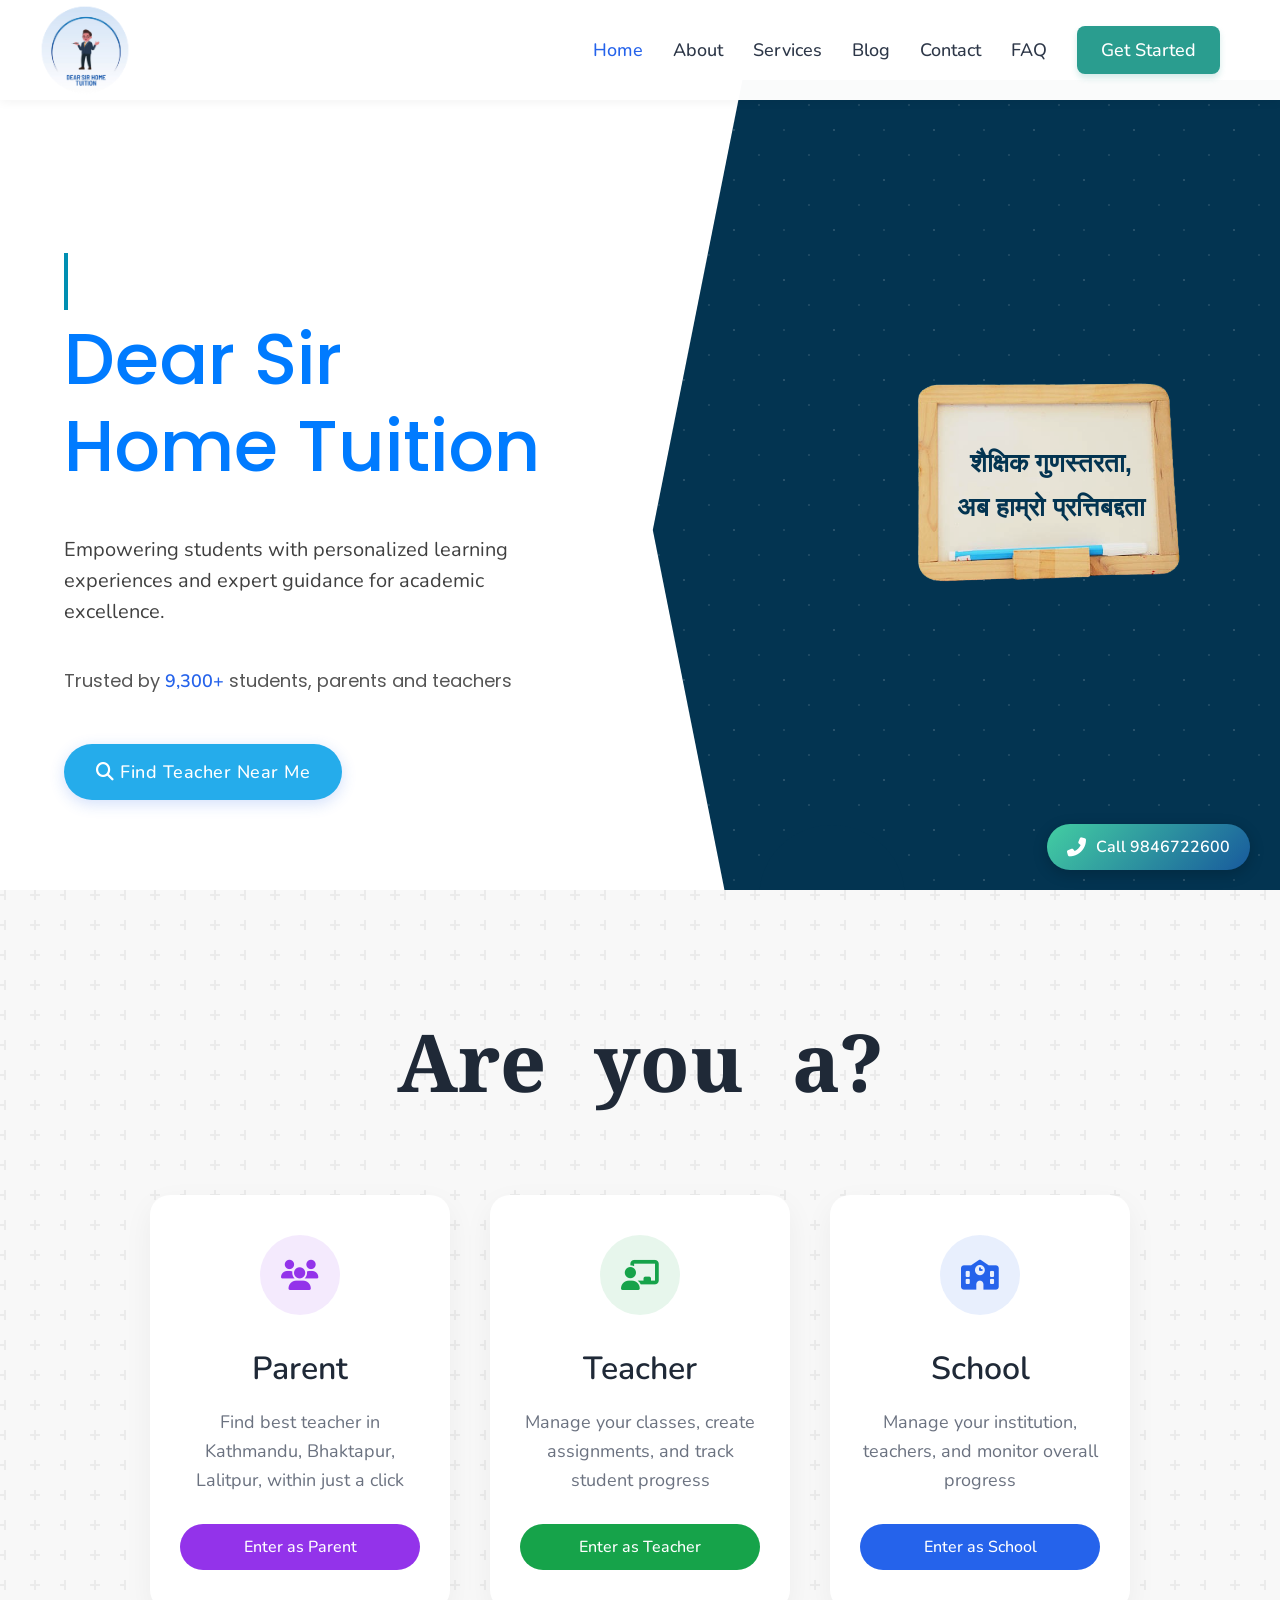
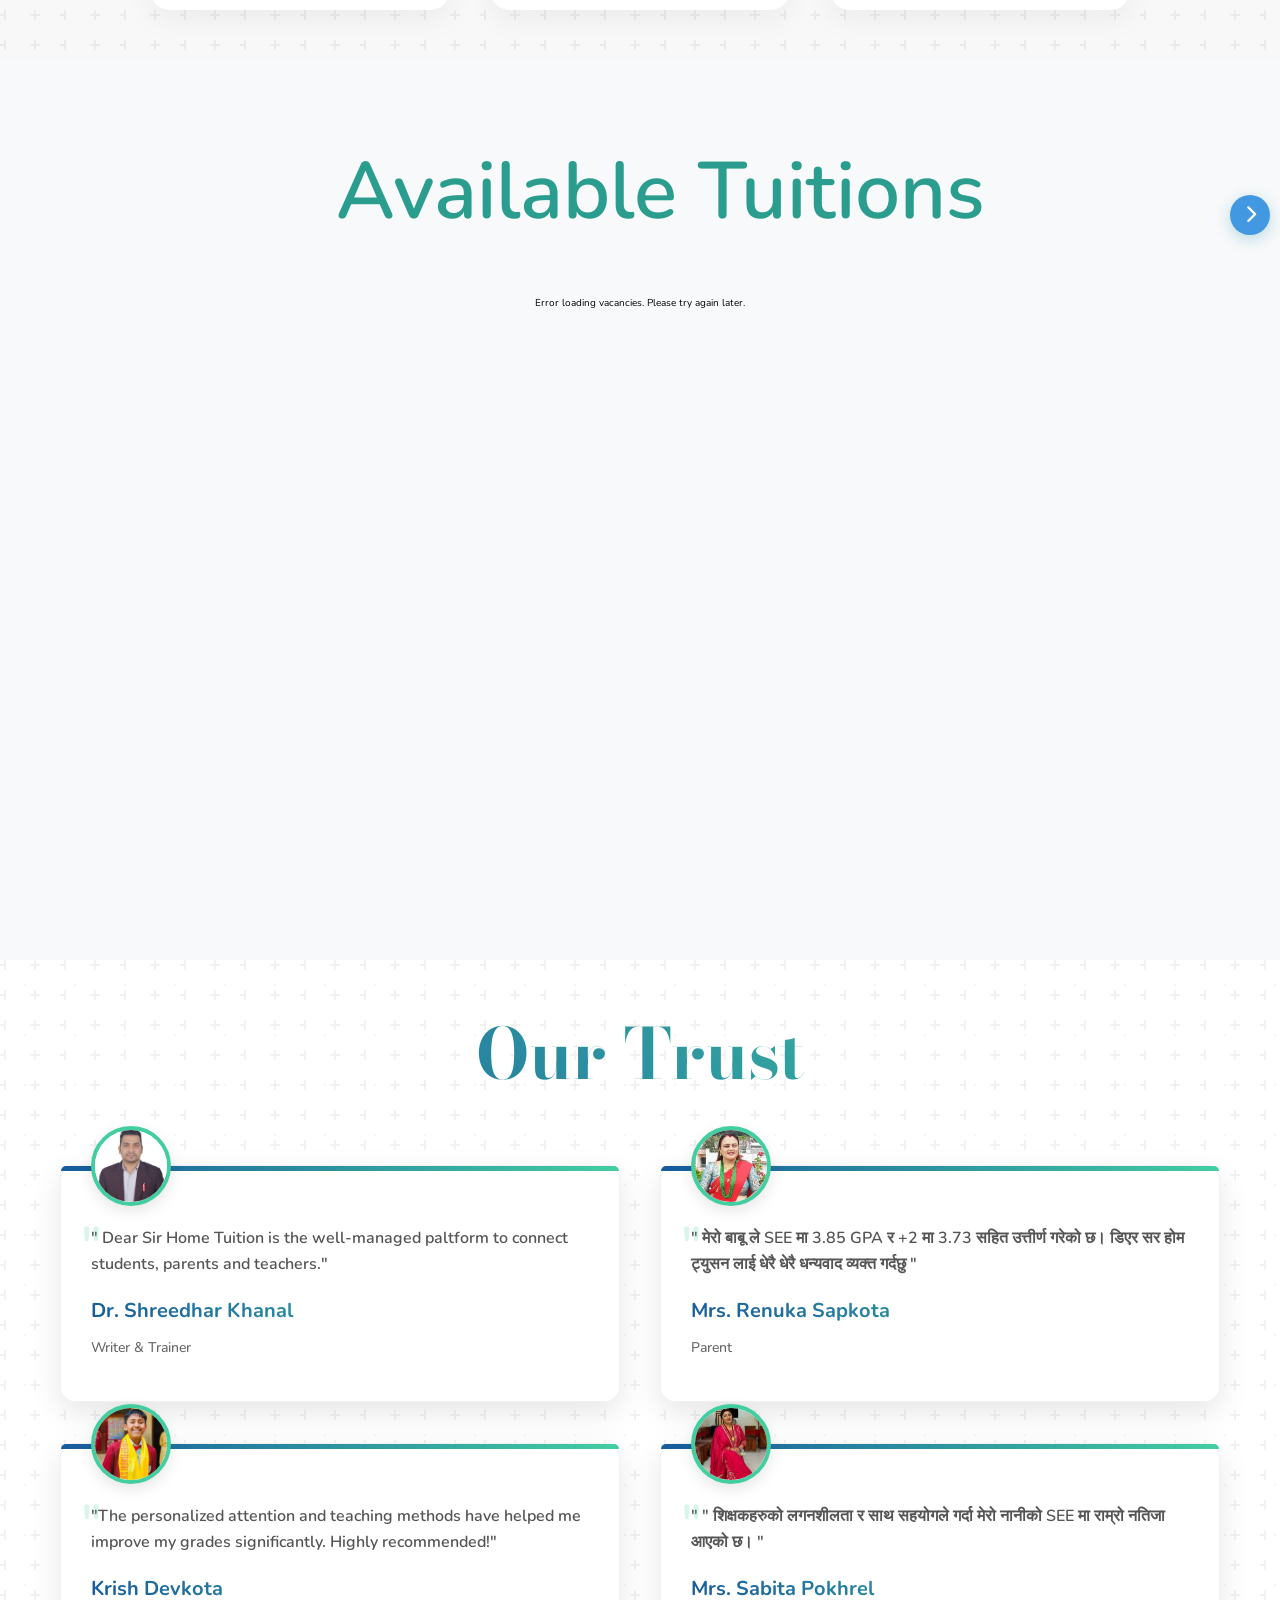
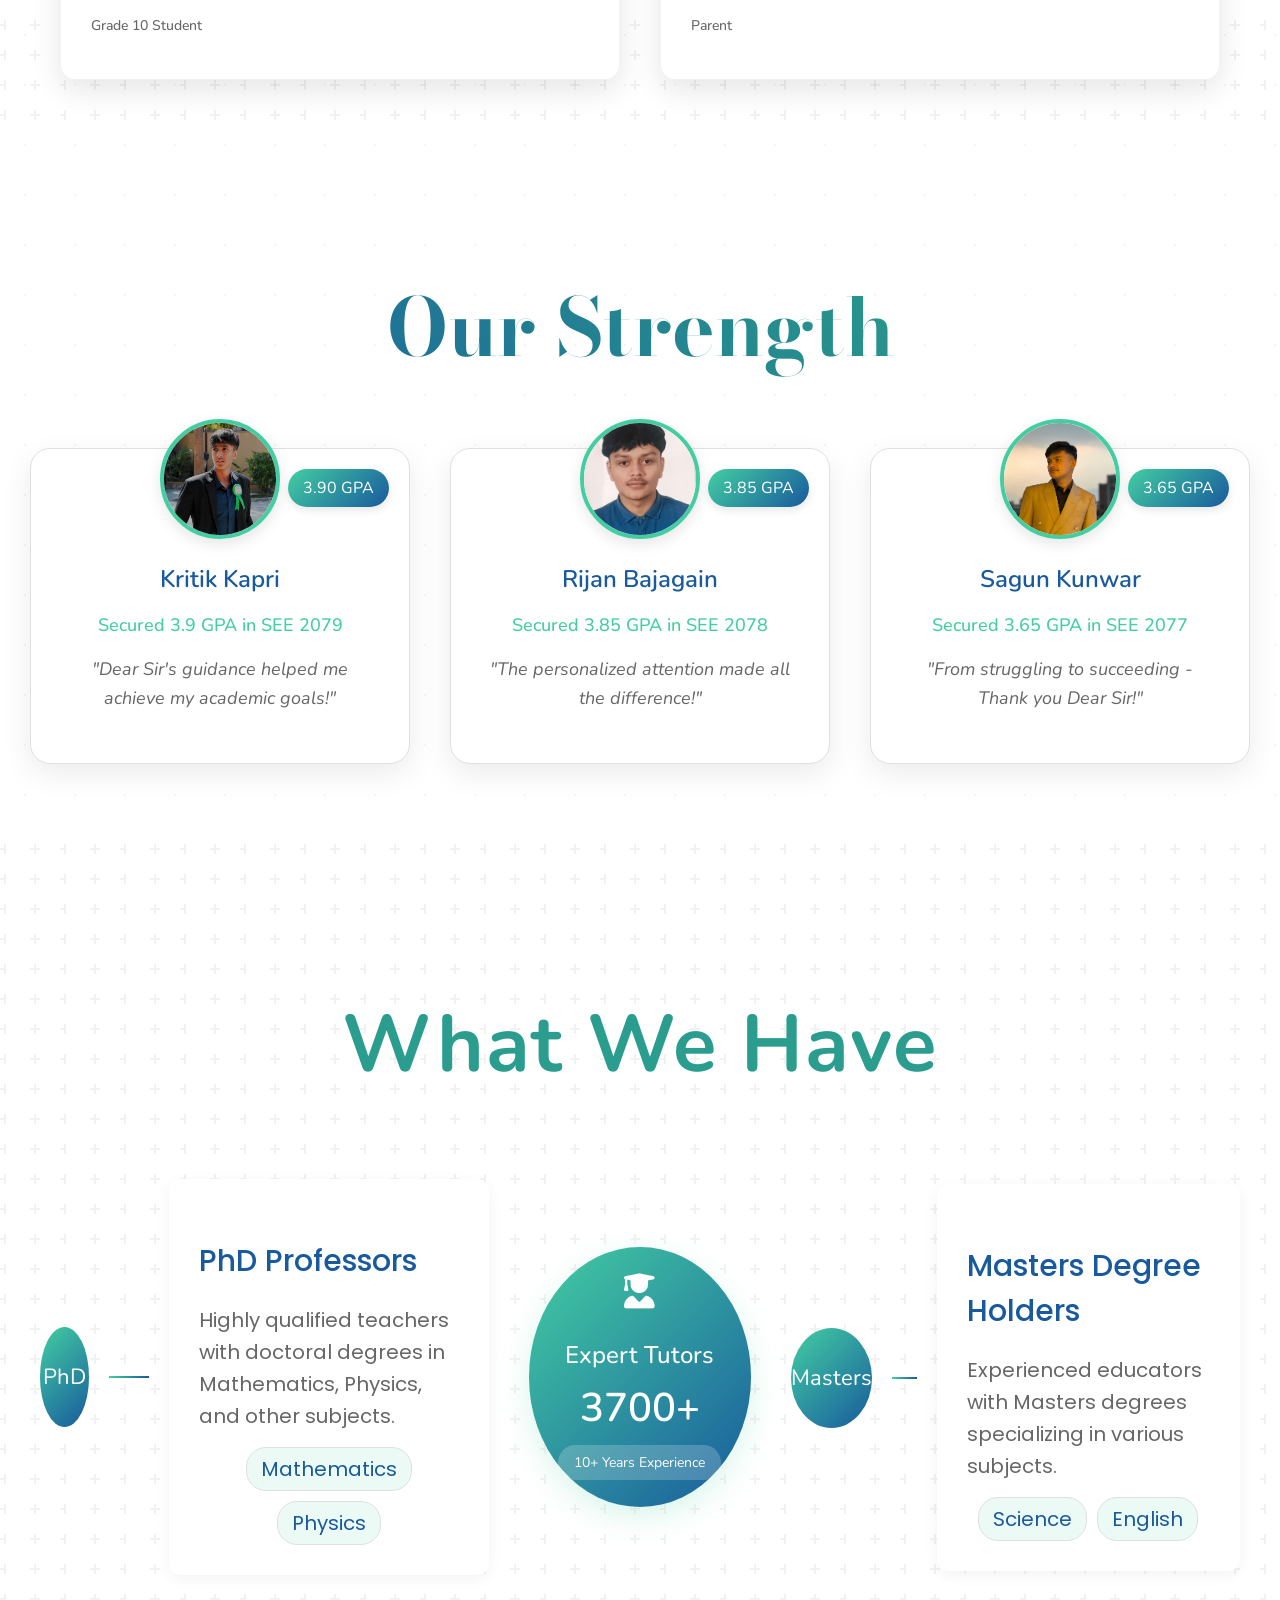
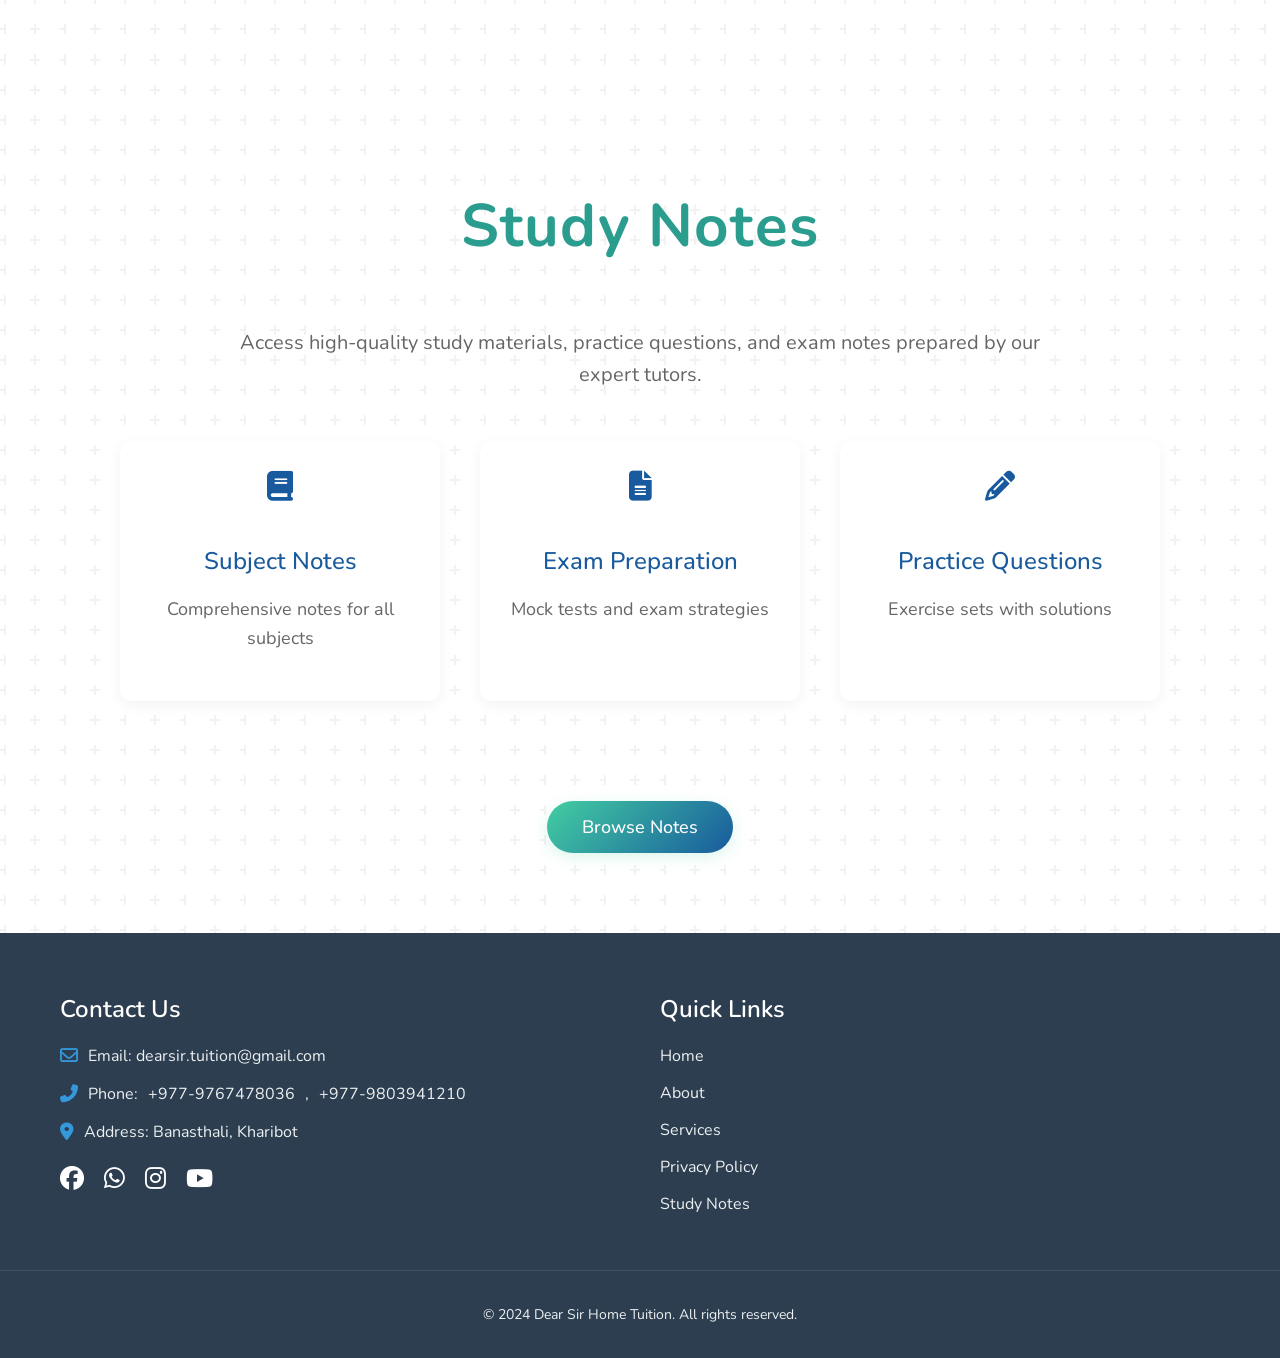
==== commit 0d4bfeab: "Update index.html" ====
--- a/index.html
+++ b/index.html
@@ -15,7 +15,7 @@
 
     <meta charset="UTF-8">
     <meta name="viewport" content="width=device-width, initial-scale=1.0">
-    <title></title>
+    <title>Dear Sir Home Tuition Nepal: Expert Tutors for Personalized Academic Success</title>
 
     <link rel="preconnect" href="https://fonts.googleapis.com">
     <link rel="preconnect" href="https://fonts.gstatic.com" crossorigin>
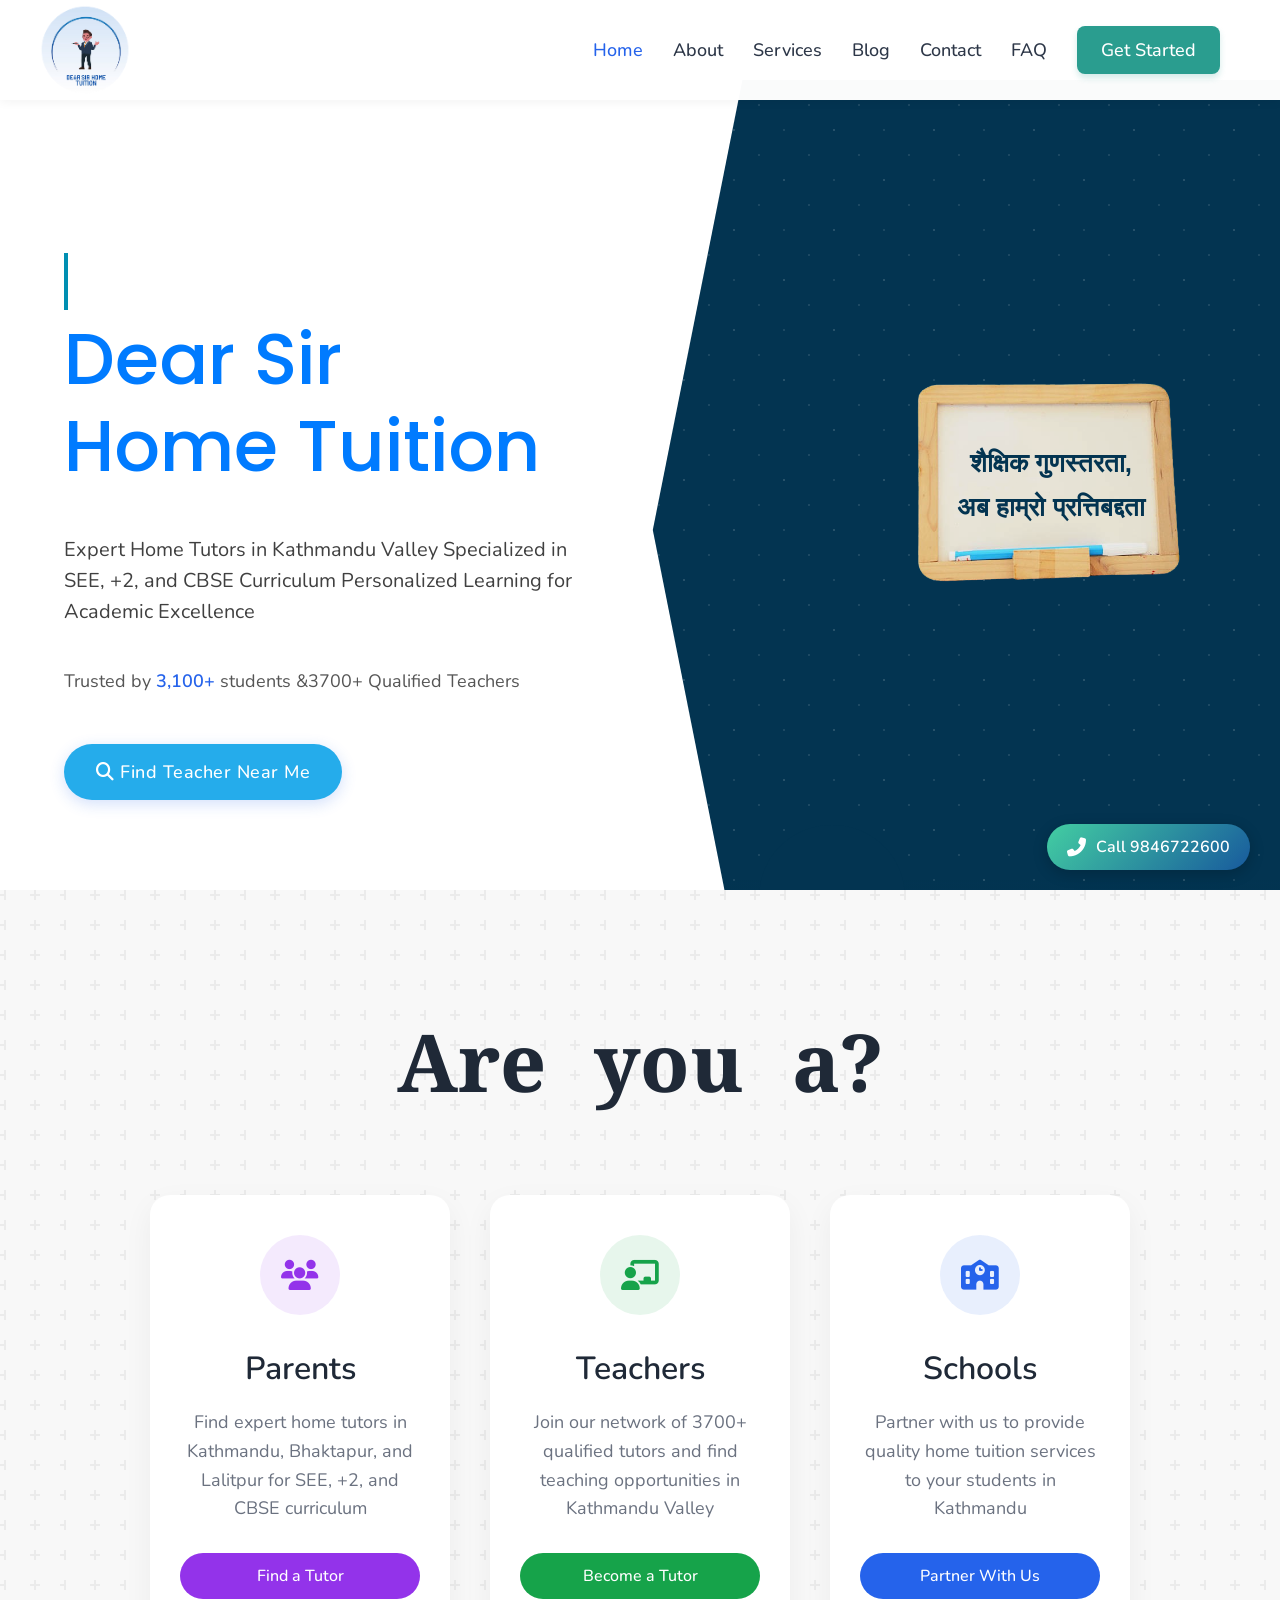
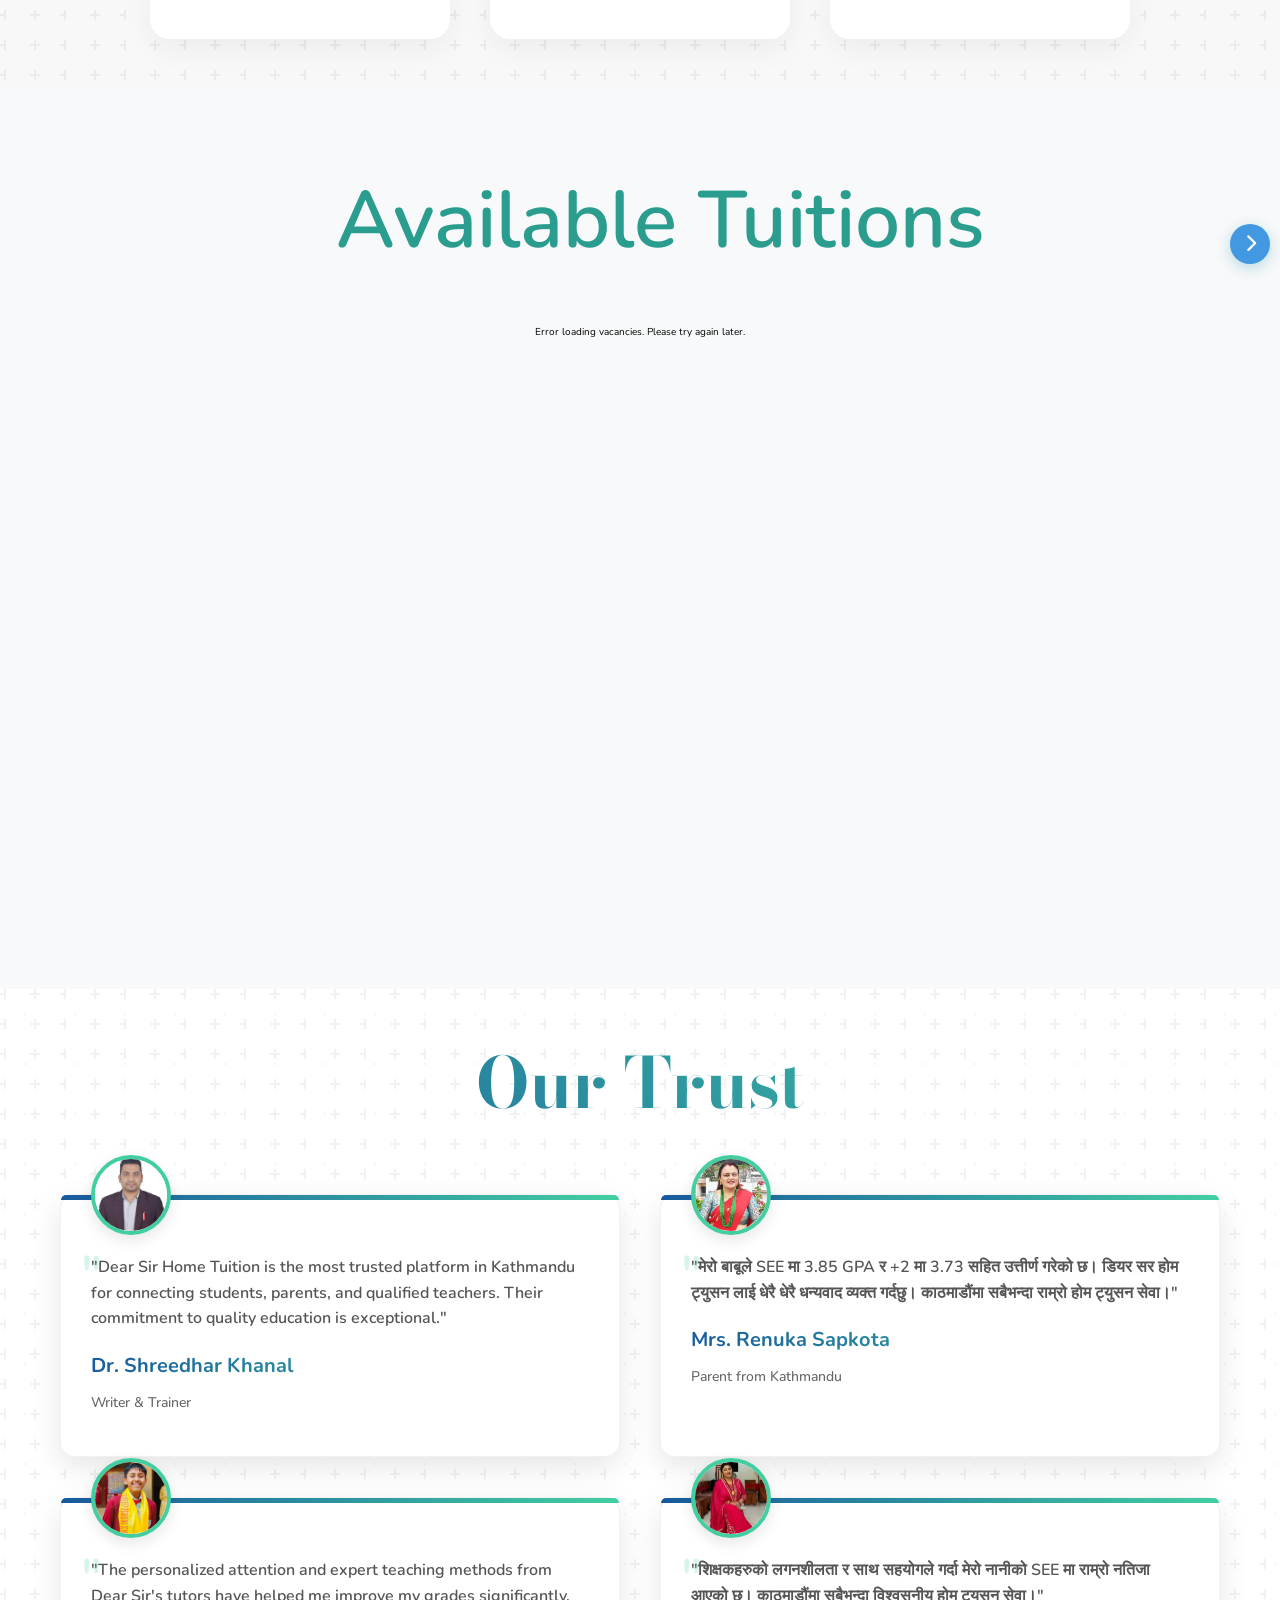
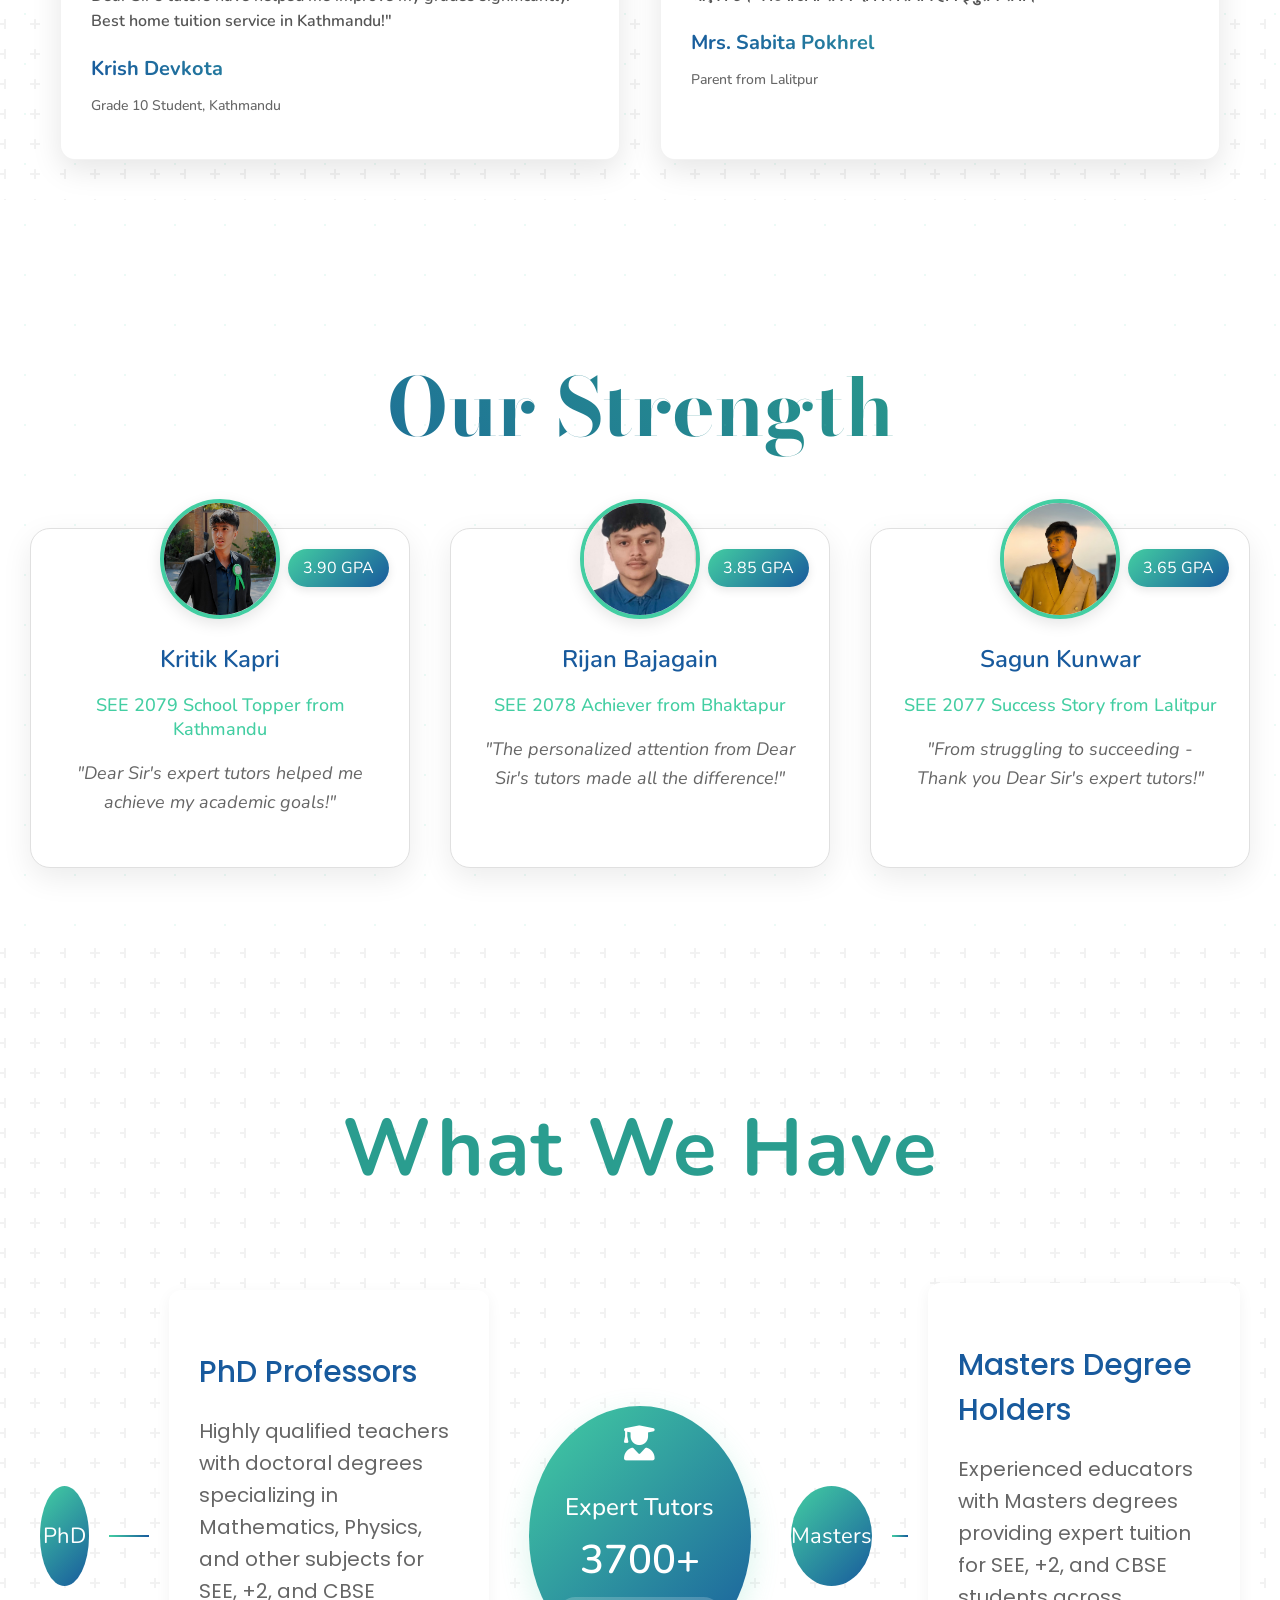
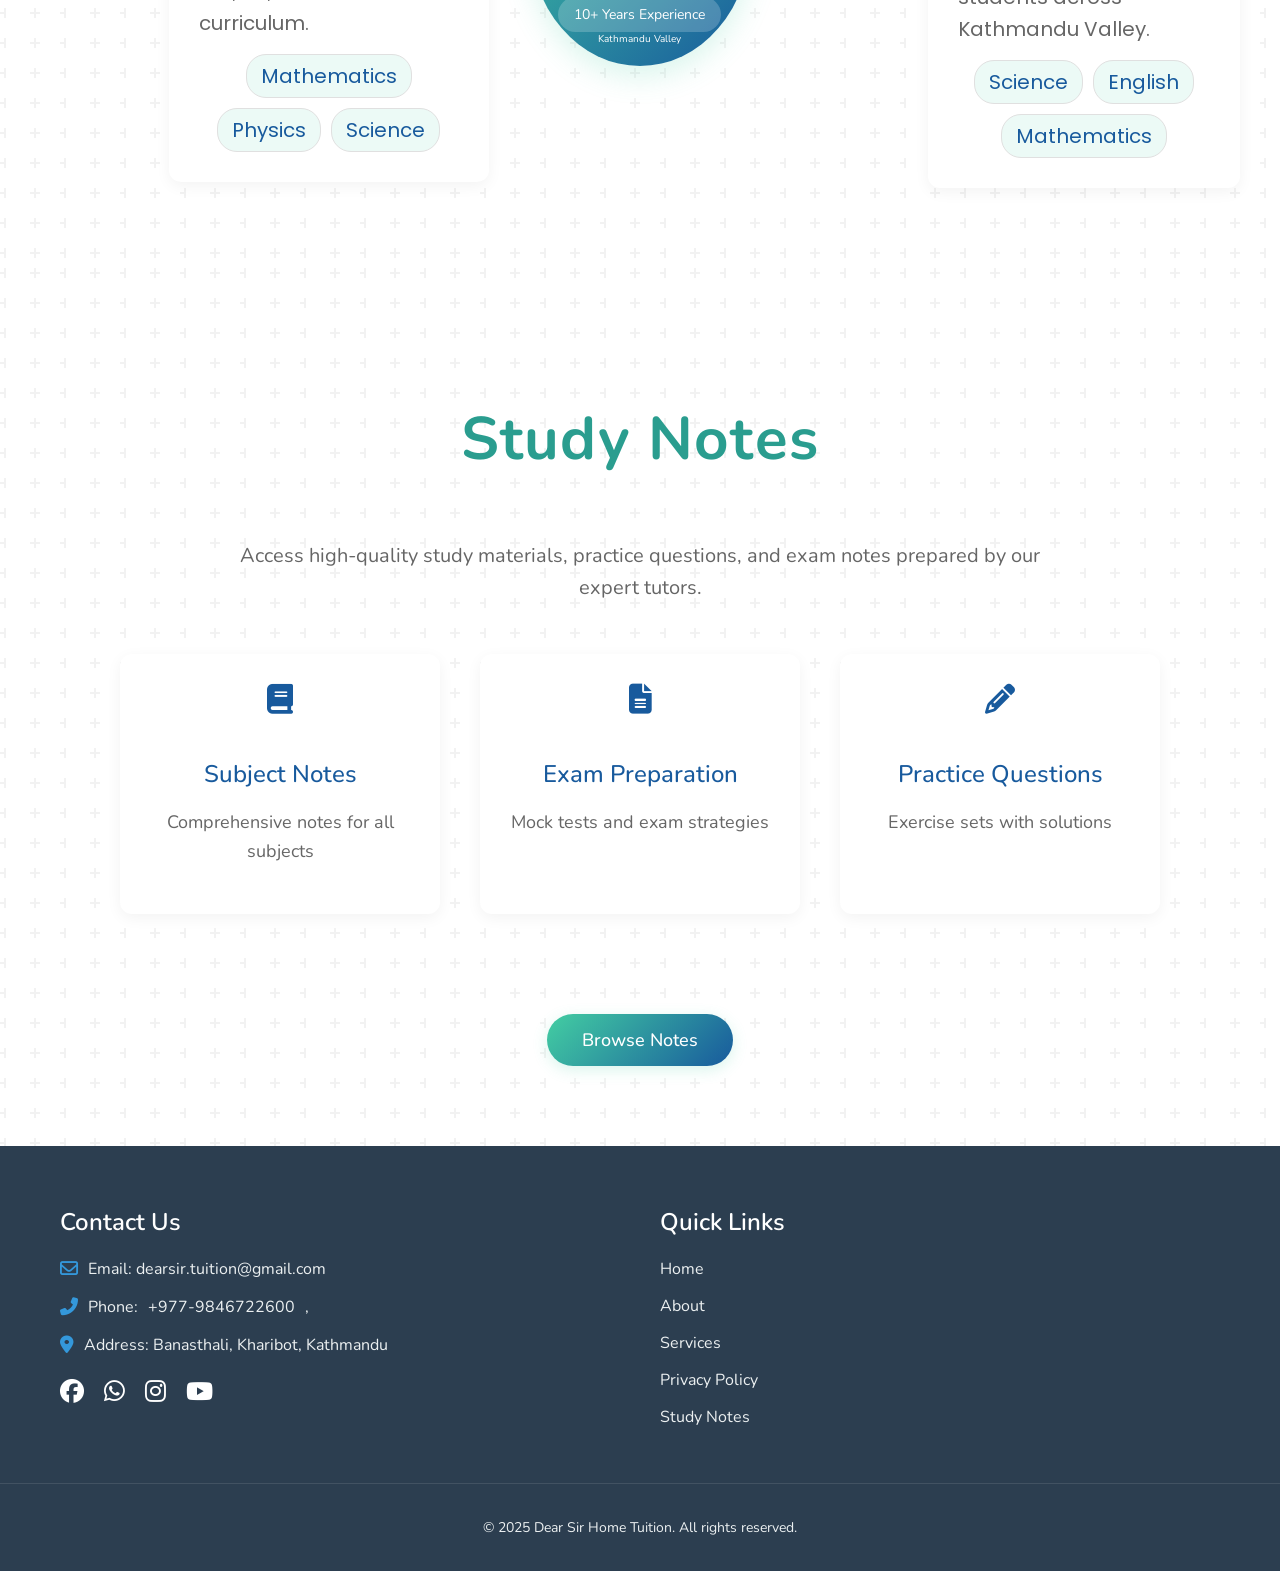
==== commit fdb91ebc: "Update index.html SEO" ====
--- a/index.html
+++ b/index.html
@@ -15,10 +15,35 @@
 
     <meta charset="UTF-8">
     <meta name="viewport" content="width=device-width, initial-scale=1.0">
-    <title>Dear Sir Home Tuition Nepal: Expert Tutors for Personalized Academic Success</title>
+    <title>Best Home Tuition in Kathmandu | Expert Tutors for SEE, +2, CBSE | Dear Sir Home Tuition</title>
+    <meta name="description" content="Find the best home tutors in Kathmandu Valley for SEE, +2, and CBSE. Expert teachers for Mathematics, Science, English, and all subjects. 3700+ qualified tutors, 9300+ satisfied students.">
+    <meta name="keywords" content="home tuition kathmandu, best tutors kathmandu, SEE tuition, +2 tuition, CBSE tuition, mathematics tutor, science tutor, english tutor, home teacher kathmandu, private tutor">
+    <meta name="author" content="Dear Sir Home Tuition">
+    <meta name="robots" content="index, follow">
+    <meta name="language" content="English">
+    <meta name="revisit-after" content="7 days">
+    <meta name="geo.region" content="NP">
+    <meta name="geo.placename" content="Kathmandu">
+    
+    <!-- Open Graph Meta Tags -->
+    <meta property="og:title" content="Best Home Tuition in Kathmandu | Expert Tutors for SEE, +2, CBSE">
+    <meta property="og:description" content="Find qualified home tutors in Kathmandu Valley for SEE, +2, and CBSE. Expert teachers for all subjects. 3700+ qualified tutors, 9300+ satisfied students.">
+    <meta property="og:image" content="https://dearsirhometuition.com/image/logo.png">
+    <meta property="og:url" content="https://dearsirhometuition.com">
+    <meta property="og:type" content="website">
+    
+    <!-- Twitter Card Meta Tags -->
+    <meta name="twitter:card" content="summary_large_image">
+    <meta name="twitter:title" content="Best Home Tuition in Kathmandu | Expert Tutors">
+    <meta name="twitter:description" content="Find qualified home tutors in Kathmandu Valley for SEE, +2, and CBSE. Expert teachers for all subjects.">
+    <meta name="twitter:image" content="https://dearsirhometuition.com/image/logo.png">
+
+    <!-- Canonical URL -->
+    <link rel="canonical" href="https://dearsirhometuition.com">
 
     <link rel="preconnect" href="https://fonts.googleapis.com">
     <link rel="preconnect" href="https://fonts.gstatic.com" crossorigin>
+    <link rel="preconnect" href="https://cdnjs.cloudflare.com">
     <link href="https://fonts.googleapis.com/css2?family=Poppins:wght@400;500;600&display=swap" rel="stylesheet">
     <link href="https://fonts.googleapis.com/css2?family=Bodoni+Moda:wght@400;700&display=swap" rel="stylesheet">
     <link href="https://fonts.googleapis.com/css2?family=Macondo&display=swap" rel="stylesheet">
@@ -46,7 +71,9 @@
             {
               "@type": "ContactPoint",
               "telephone": "+9779846722600",
-              "contactType": "Customer Service"
+              "contactType": "Customer Service",
+              "areaServed": "NP",
+              "availableLanguage": ["English", "Nepali"]
             },
              {
               "@type": "ContactPoint",
@@ -102,15 +129,13 @@
 
                    {
                        "@type": "OfferCatalog",
-                       "name": "General Subjects",
+                       "name": "SEE Preparation",
                        "itemListElement": [
-                           { "@type": "Service", "name": "Math Home Tuition" },
-                           { "@type": "Service", "name": "Science Home Tuition" },
-                           { "@type": "Service", "name": "English Home Tuition" },
-                           { "@type": "Service", "name": "Nepali Home Tuition" },
-                           { "@type": "Service", "name": "Social Studies Home Tuition" },
-				           { "@type": "Service", "name": "Optional Math Home Tuition" },
-				           { "@type": "Service", "name": "Computer Home Tuition" }
+                           { "@type": "Service", "name": "SEE Mathematics Tuition" },
+                           { "@type": "Service", "name": "SEE Science Tuition" },
+                           { "@type": "Service", "name": "SEE English Tuition" },
+                           { "@type": "Service", "name": "SEE Nepali Tuition" },
+                           { "@type": "Service", "name": "SEE Social Studies Tuition" }
                        ]
                    },
 
@@ -118,9 +143,9 @@
                        "@type": "OfferCatalog",
                        "name": "+2 Science Home Tuition",
                        "itemListElement": [
-                           { "@type": "Service", "name": "+2 Math Home Tuition" },
-                           { "@type": "Service", "name": "+2 Physics Home Tuition" },
-                           { "@type": "Service", "name": "+2 Chemistry Home Tuition" }
+                           { "@type": "Service", "name": "+2 Mathematics Tuition" },
+                           { "@type": "Service", "name": "+2 Physics Tuition" },
+                           { "@type": "Service", "name": "+2 Chemistry Tuition" }
                        ]
                    },
 
@@ -128,18 +153,18 @@
                        "@type": "OfferCatalog",
                        "name": "+2 Management Home Tuition",
                        "itemListElement": [
-                           { "@type": "Service", "name": "+2 Account Home Tuition" },
-                           { "@type": "Service", "name": "+2 Economics Home Tuition" },
-                           { "@type": "Service", "name": "+2 Business Math Home Tuition" }
+                           { "@type": "Service", "name": "+2 Account Tuition" },
+                           { "@type": "Service", "name": "+2 Economics Tuition" },
+                           { "@type": "Service", "name": "+2 Business Math Tuition" }
                        ]
                    },
                    {
                        "@type": "OfferCatalog",
                        "name": "CBSE Home Tuition",
                        "itemListElement": [
-                           { "@type": "Service", "name": "CBSE Math Home Tuition" },
-                           { "@type": "Service", "name": "CBSE Science Home Tuition" },
-                           { "@type": "Service", "name": "CBSE English Home Tuition" }
+                           { "@type": "Service", "name": "CBSE Mathematics Tuition" },
+                           { "@type": "Service", "name": "CBSE Science Tuition" },
+                           { "@type": "Service", "name": "CBSE English Tuition" }
                        ]
                    }
                ]
@@ -158,6 +183,10 @@
             "@type": "Person",
             "name": "Dr. Shreedhar Khanal",
              "description": "Writer & Trainer"
+          },
+          "reviewRating": {
+            "@type": "Rating",
+            "ratingValue": "5"
           }
         },
         {
@@ -173,6 +202,10 @@
             "@type": "Person",
             "name": "Mrs. Renuka Sapkota",
              "description": "Parent"
+          },
+          "reviewRating": {
+            "@type": "Rating",
+            "ratingValue": "5"
           }
         },
          {
@@ -268,14 +301,20 @@
               </div>
             </h1>
             <div class="hero-subtitle" style="margin-bottom: 4rem !important;">
-              <span>Empowering students with personalized</span>
-              <span>learning experiences and expert guidance</span>
-              <span>for academic excellence.</span>
+              <span>Expert Home Tutors in Kathmandu Valley</span>
+              <span>Specialized in SEE, +2, and CBSE Curriculum</span>
+              <span>Personalized Learning for Academic Excellence</span>
             </div>
-            <div class="trusted-text" style="margin-bottom: 5rem !important;">Trusted by <span class="trusted-number">9,300+</span> students, parents and teachers</div>
+            <div class="trusted-text" style="margin-bottom: 5rem !important;">
+              <span>Trusted by <span class="trusted-number">3,100+</span> students</span>
+              <span>&3700+ Qualified Teachers</span>
+             
+            </div>
             
             <div class="hero-buttons" style="margin-top: 2rem !important;">
-              <button class="primary-btn" onclick="window.location.href='Apply/parent.html'"><i class="fas fa-search"></i> Find teacher near me</button>
+              <button class="primary-btn" onclick="window.location.href='Apply/parent.html'">
+                <i class="fas fa-search"></i> Find Teacher near me 
+              </button>
             </div>
           </div>
           <div class="hero-right">
@@ -326,10 +365,10 @@
                 <div class="icon-circle">
                   <i class="fas fa-users"></i>
                 </div>
-                <h3>Parent</h3>
-                <p>Find best teacher in Kathmandu, Bhaktapur, Lalitpur, within just a click</p>
+                <h3>Parents</h3>
+                <p>Find expert home tutors in Kathmandu, Bhaktapur, and Lalitpur for SEE, +2, and CBSE curriculum</p>
                 <button class="role-btn parent-btn">
-                  Enter as Parent
+                  Find a Tutor
                 </button>
               </div>
 
@@ -337,10 +376,10 @@
                 <div class="icon-circle">
                   <i class="fas fa-chalkboard-teacher"></i>
                 </div>
-                <h3>Teacher</h3>
-                <p>Manage your classes, create assignments, and track student progress</p>
+                <h3>Teachers</h3>
+                <p>Join our network of 3700+ qualified tutors and find teaching opportunities in Kathmandu Valley</p>
                 <button class="role-btn teacher-btn">
-                  Enter as Teacher
+                  Become a Tutor
                 </button>
               </div>
 
@@ -348,10 +387,10 @@
                 <div class="icon-circle">
                   <i class="fas fa-school"></i>
                 </div>
-                <h3>School</h3>
-                <p>Manage your institution, teachers, and monitor overall progress</p>
+                <h3>Schools</h3>
+                <p>Partner with us to provide quality home tuition services to your students in Kathmandu</p>
                 <button class="role-btn school-btn">
-                  Enter as School
+                  Partner With Us
                 </button>
               </div>
             </div>
@@ -382,10 +421,10 @@
       <!-- Teacher Testimonial -->
       <div class="testimonial-card">
         <div class="testimonial-photo">
-          <img src="image/Shreedhar_Khanal.jpg" alt="Teacher">
+          <img src="image/Shreedhar_Khanal.jpg" alt="Dr. Shreedhar Khanal - Education Expert">
         </div>
         <div class="testimonial-content">
-          <p class="testimonial-text"> " Dear Sir Home Tuition is the well-managed paltform to connect students, parents and teachers."</p>
+          <p class="testimonial-text">"Dear Sir Home Tuition is the most trusted platform in Kathmandu for connecting students, parents, and qualified teachers. Their commitment to quality education is exceptional."</p>
           <h3 class="testimonial-author">Dr. Shreedhar Khanal</h3>
           <p class="testimonial-role">Writer & Trainer</p>
         </div>
@@ -394,40 +433,36 @@
       <!-- Parent Testimonial -->
       <div class="testimonial-card">
         <div class="testimonial-photo">
-          <img src="image/Renuka_Sapkota2.jpg" alt="Parent">
+          <img src="image/Renuka_Sapkota2.jpg" alt="Mrs. Renuka Sapkota - Satisfied Parent">
         </div>
         <div class="testimonial-content">
-          <p class="testimonial-text">" मेरो बाबू ले SEE मा 3.85 GPA र +2 मा 3.73 सहित उत्तीर्ण गरेको छ। डिएर सर होम ट्युसन लाई धेरै धेरै धन्यवाद व्यक्त गर्दछु
-            "
-            </p>
+          <p class="testimonial-text">"मेरो बाबूले SEE मा 3.85 GPA र +2 मा 3.73 सहित उत्तीर्ण गरेको छ। डियर सर होम ट्युसन लाई धेरै धेरै धन्यवाद व्यक्त गर्दछु। काठमाडौंमा सबैभन्दा राम्रो होम ट्युसन सेवा।"</p>
           <h3 class="testimonial-author">Mrs. Renuka Sapkota</h3>
-          <p class="testimonial-role">Parent</p>
+          <p class="testimonial-role">Parent from Kathmandu</p>
         </div>
       </div>
   
       <!-- Student Testimonial -->
       <div class="testimonial-card">
         <div class="testimonial-photo">
-          <img src="image/Krish_Devkota.jpg" alt="Student">
+          <img src="image/Krish_Devkota.jpg" alt="Krish Devkota - Grade 10 Student">
         </div>
         <div class="testimonial-content">
-          <p class="testimonial-text">"The personalized attention and teaching methods have helped me improve my grades significantly. Highly recommended!"</p>
+          <p class="testimonial-text">"The personalized attention and expert teaching methods from Dear Sir's tutors have helped me improve my grades significantly. Best home tuition service in Kathmandu!"</p>
           <h3 class="testimonial-author">Krish Devkota</h3>
-          <p class="testimonial-role">Grade 10 Student</p>
+          <p class="testimonial-role">Grade 10 Student, Kathmandu</p>
         </div>
       </div>
   
       <!-- Another Testimonial -->
       <div class="testimonial-card">
         <div class="testimonial-photo">
-          <img src="image/Sabita_Pokhrel2.jpg" alt="Parent">
+          <img src="image/Sabita_Pokhrel2.jpg" alt="Mrs. Sabita Pokhrel - Parent">
         </div>
         <div class="testimonial-content">
-          <p class="testimonial-text">"
-            " शिक्षकहरुको लगनशीलता र साथ सहयोगले गर्दा मेरो नानीको SEE मा राम्रो नतिजा आएको छ।
- "</p>
+          <p class="testimonial-text">"शिक्षकहरुको लगनशीलता र साथ सहयोगले गर्दा मेरो नानीको SEE मा राम्रो नतिजा आएको छ। काठमाडौंमा सबैभन्दा विश्वसनीय होम ट्युसन सेवा।"</p>
           <h3 class="testimonial-author">Mrs. Sabita Pokhrel</h3>
-          <p class="testimonial-role">Parent</p>
+          <p class="testimonial-role">Parent from Lalitpur</p>
         </div>
       </div>
     </div>
@@ -442,60 +477,45 @@
     <!-- Achievement Card 1 -->
     <div class="achievement-card">
       <div class="student-photo">
-        <img src="image/Kritik_Kapri2.jpg" alt="Student Achievement">
+        <img src="image/Kritik_Kapri2.jpg" alt="Kritik Kapri - SEE Topper">
       </div>
       <div class="achievement-content">
         <div class="achievement-badge">
           <span>3.90 GPA</span>
         </div>
         <h3 class="student-name">Kritik Kapri</h3>
-        <p class="achievement-details">Secured 3.9 GPA in SEE 2079</p>
-        <p class="achievement-quote">"Dear Sir's guidance helped me achieve my academic goals!"</p>
-     <!--   <div class="subject-tags">
-          <span>Mathematics</span>
-          <span>Science</span>
-          <span>English</span>
-        </div>
-      -->
+        <p class="achievement-details">SEE 2079 School Topper from Kathmandu</p>
+        <p class="achievement-quote">"Dear Sir's expert tutors helped me achieve my academic goals!"</p>
       </div>
     </div>
 
     <!-- Achievement Card 2 -->
     <div class="achievement-card">
       <div class="student-photo">
-        <img src="image/Rijan_Bajagain.jpg" alt="Student Achievement">
+        <img src="image/Rijan_Bajagain.jpg" alt="Rijan Bajagain - SEE Achiever">
       </div>
       <div class="achievement-content">
         <div class="achievement-badge">
           <span>3.85 GPA</span>
         </div>
         <h3 class="student-name">Rijan Bajagain</h3>
-        <p class="achievement-details">Secured 3.85 GPA in SEE 2078</p>
-        <p class="achievement-quote">"The personalized attention made all the difference!"</p>
-       <!-- <div class="subject-tags">
-          <span>Science</span>
-          <span>Social Studies</span>
-        </div>  -->
+        <p class="achievement-details">SEE 2078 Achiever from Bhaktapur</p>
+        <p class="achievement-quote">"The personalized attention from Dear Sir's tutors made all the difference!"</p>
       </div>
     </div>
 
     <!-- Achievement Card 3 -->
     <div class="achievement-card">
       <div class="student-photo">
-        <img src="image/Sagun_Kunwar3.jpg" alt="Student Achievement">
+        <img src="image/Sagun_Kunwar3.jpg" alt="Sagun Kunwar - Academic Success">
       </div>
       <div class="achievement-content">
         <div class="achievement-badge">
           <span>3.65 GPA</span>
         </div>
         <h3 class="student-name">Sagun Kunwar</h3>
-        <p class="achievement-details">Secured 3.65 GPA in SEE 2077</p>
-        <p class="achievement-quote">"From struggling to succeeding - Thank you Dear Sir!"</p>
-    <!--    <div class="subject-tags">
-         <span>Mathematics</span>
-          <span>Computer Science</span>
-        </div>
-      -->
+        <p class="achievement-details">SEE 2077 Success Story from Lalitpur</p>
+        <p class="achievement-quote">"From struggling to succeeding - Thank you Dear Sir's expert tutors!"</p>
       </div>
     </div>
   </div>
@@ -516,10 +536,11 @@
       <div class="qualification-line"></div>
       <div class="qualification-content">
         <h3 class="qualification-title">PhD Professors</h3>
-        <p class="qualification-desc">Highly qualified teachers with doctoral degrees in Mathematics, Physics, and other subjects.</p>
+        <p class="qualification-desc">Highly qualified teachers with doctoral degrees specializing in Mathematics, Physics, and other subjects for SEE, +2, and CBSE curriculum.</p>
         <div class="subject-tags">
           <span>Mathematics</span>
           <span>Physics</span>
+          <span>Science</span>
         </div>
       </div>
     </div>
@@ -530,6 +551,7 @@
       <h2>Expert Tutors</h2>
       <div class="tutor-count">3700+</div>
       <div class="experience-rate">10+ Years Experience</div>
+      <div class="location-tag">Kathmandu Valley</div>
     </div>
 
     <!-- Masters Degree -->
@@ -540,10 +562,11 @@
       <div class="qualification-line"></div>
       <div class="qualification-content">
         <h3 class="qualification-title">Masters Degree Holders</h3>
-        <p class="qualification-desc">Experienced educators with Masters degrees specializing in various subjects.</p>
+        <p class="qualification-desc">Experienced educators with Masters degrees providing expert tuition for SEE, +2, and CBSE students across Kathmandu Valley.</p>
         <div class="subject-tags">
           <span>Science</span>
           <span>English</span>
+          <span>Mathematics</span>
         </div>
       </div>
     </div>
@@ -590,12 +613,12 @@
         </p>
         <p>
           <i class="fas fa-phone-alt"></i>
-          Phone: <a href="tel:+9779767478036">+977-9767478036</a>,
-          <a href="tel:+9779803941210">+977-9803941210</a>
+          Phone: <a href="tel:+9779846722600">+977-9846722600</a>,
+          
         </p>
         <p>
           <i class="fas fa-map-marker-alt"></i>
-          Address: Banasthali, Kharibot
+          Address: Banasthali, Kharibot, Kathmandu
         </p>
       </div>
       <!-- Social Media Links -->
@@ -631,7 +654,7 @@
 </a>
   <!-- Copyright -->
   <div class="footer-bottom">
-    <p>&copy; 2024 Dear Sir Home Tuition. All rights reserved.</p>
+    <p>&copy; 2025 Dear Sir Home Tuition. All rights reserved.</p>
   </div>
 </footer>
 
@@ -683,7 +706,7 @@
     profileContainer.style.display = 'block';
     
     // Try to verify token and get latest profile data
-    fetch('http://localhost:5000/api/teacher-apply/verify-token', {
+    fetch('https://api.dearsirhometuition.com/api/teacher-apply/verify-token', {
       method: 'GET',
       headers: {
         'Authorization': `Bearer ${token}`,
@@ -702,7 +725,7 @@
         throw new Error('Token invalid');
       }
       
-      return fetch('http://localhost:5000/api/teacher-apply/profile', {
+      return fetch('https://api.dearsirhometuition.com/api/teacher-apply/profile', {
         headers: {
           'Authorization': `Bearer ${token}`,
           'Content-Type': 'application/json'
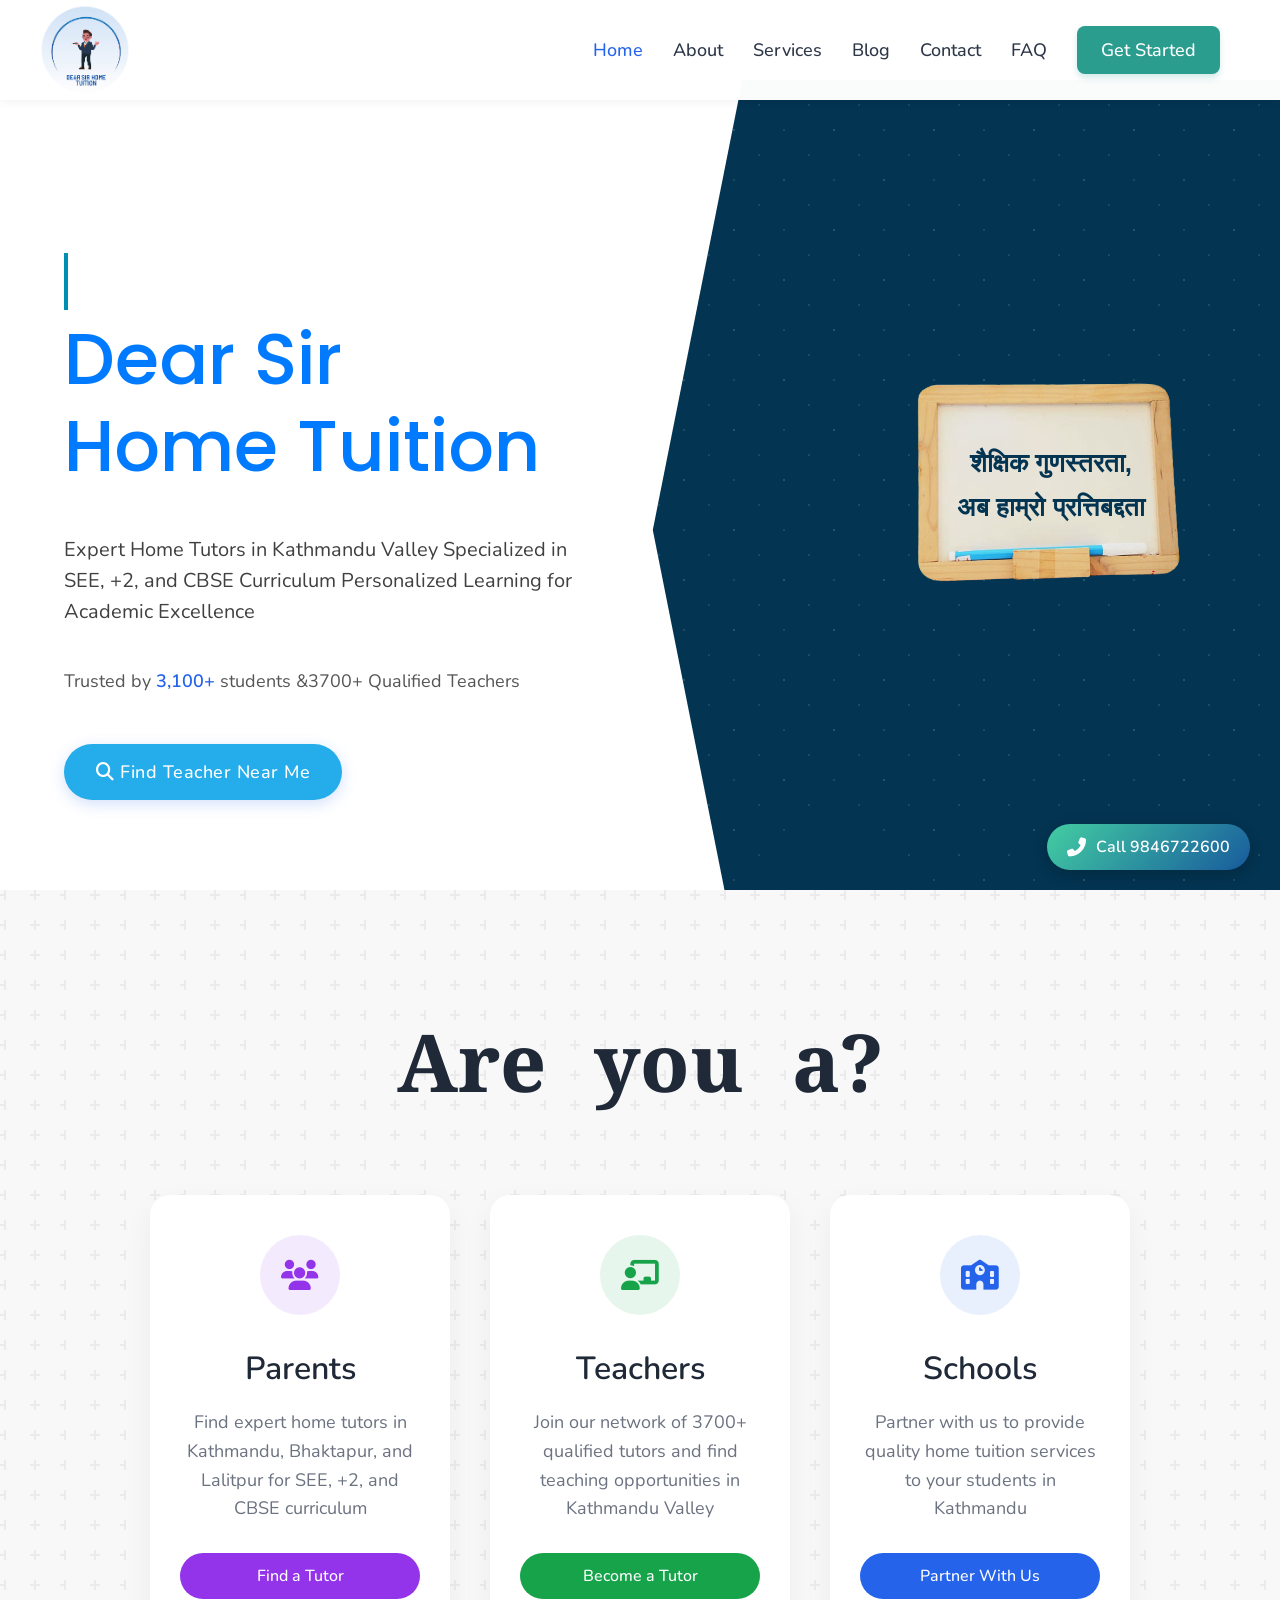
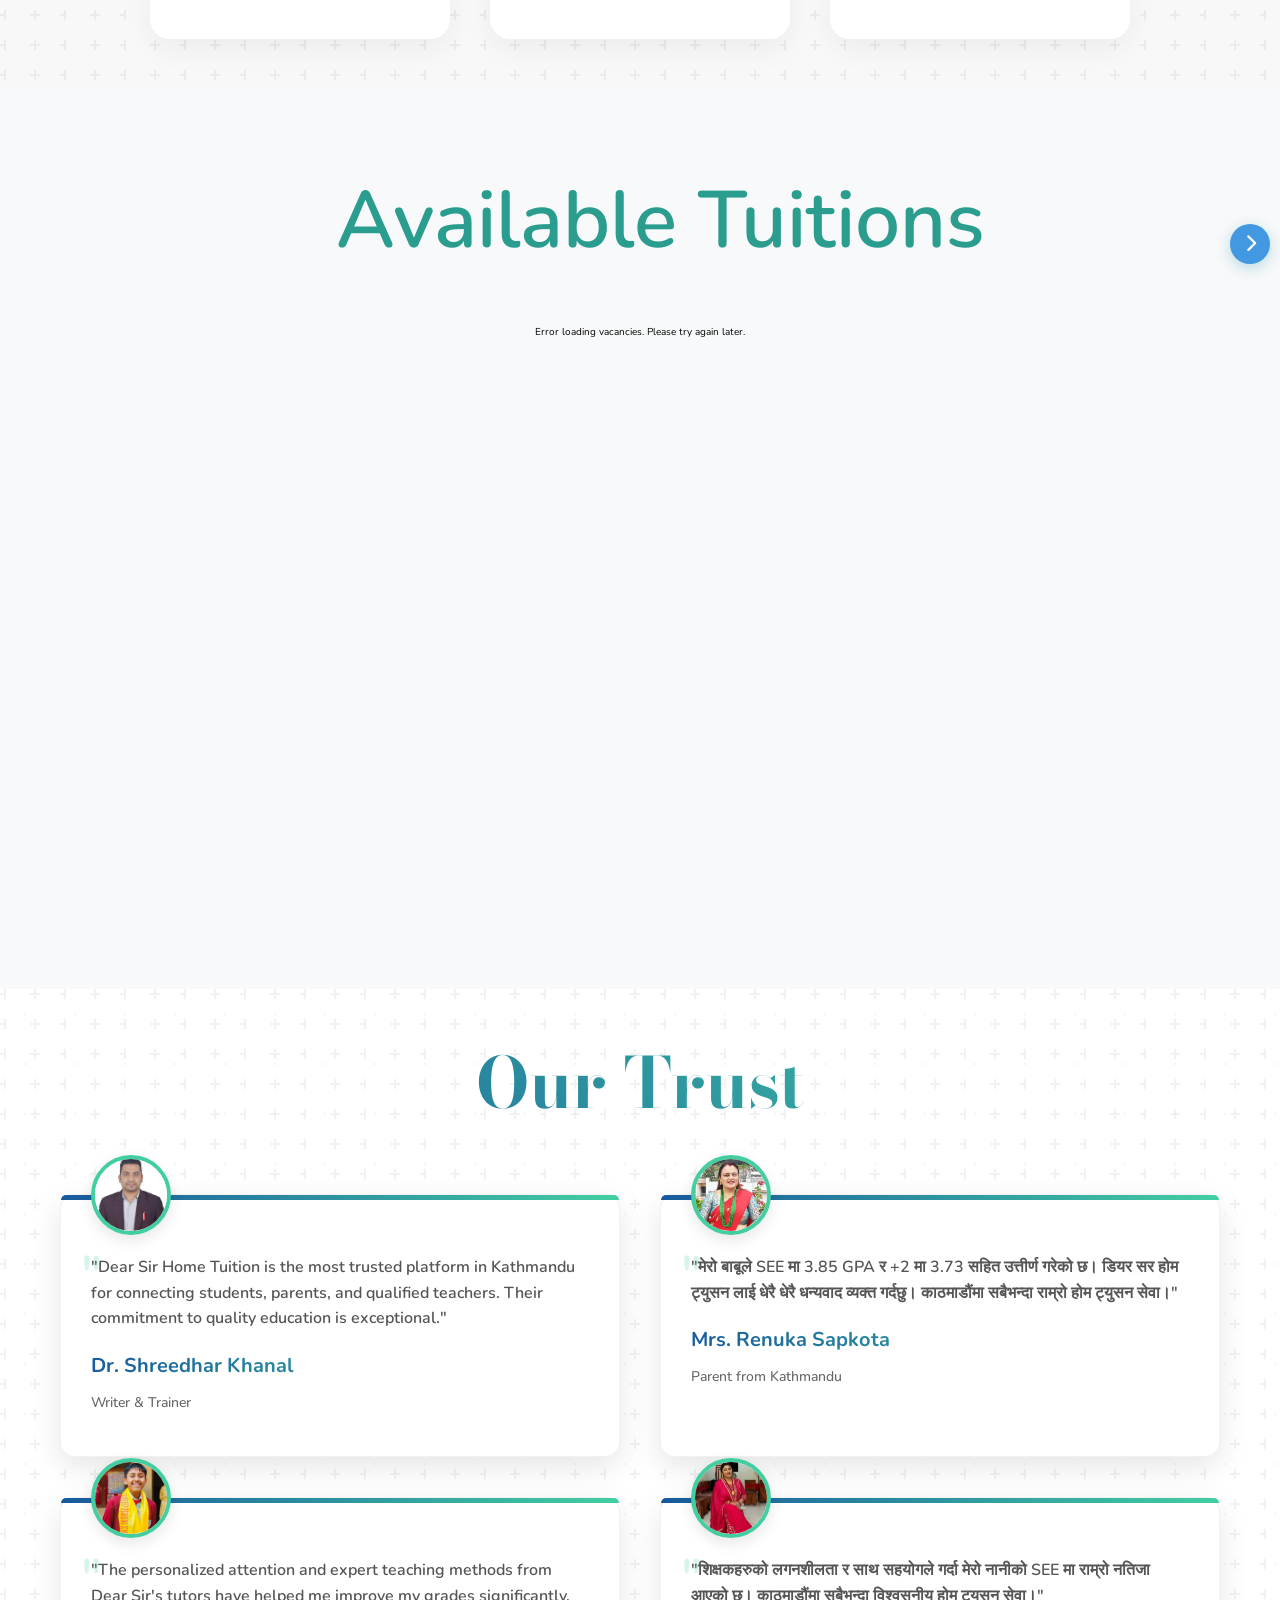
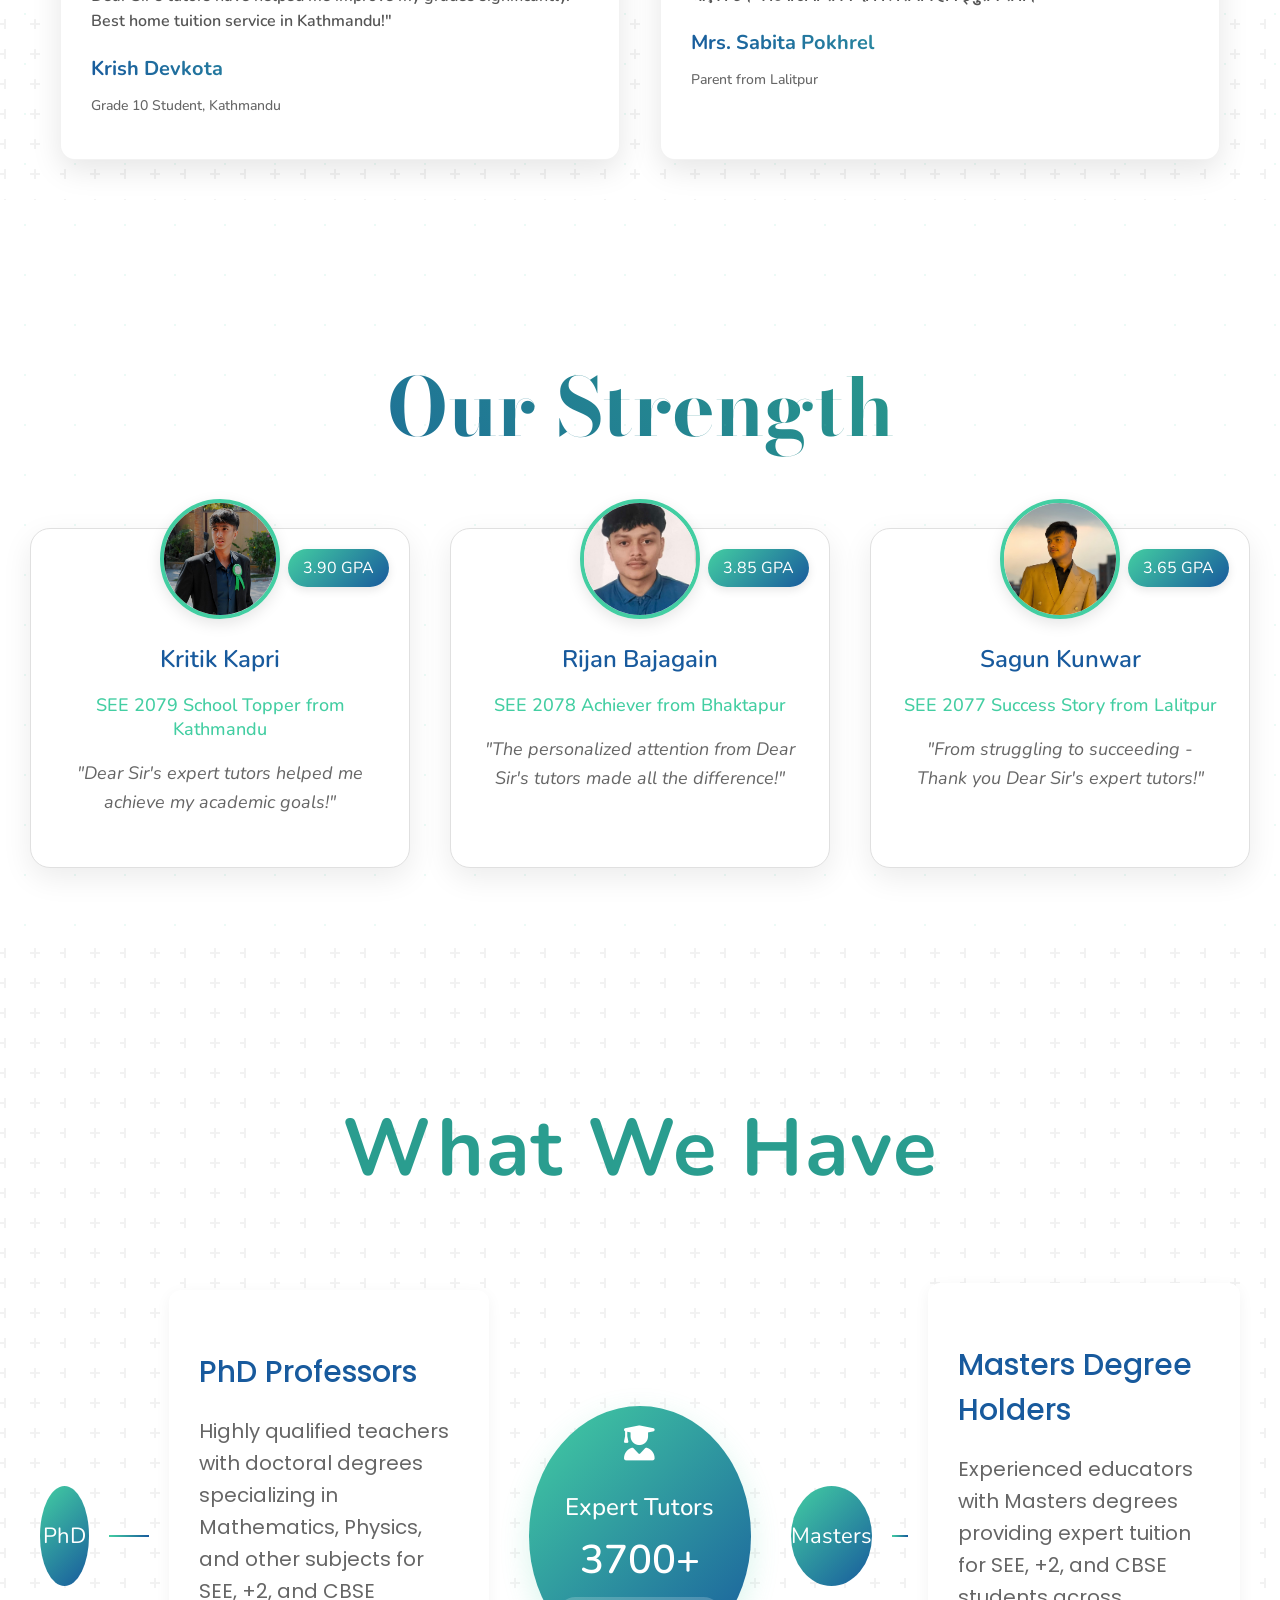
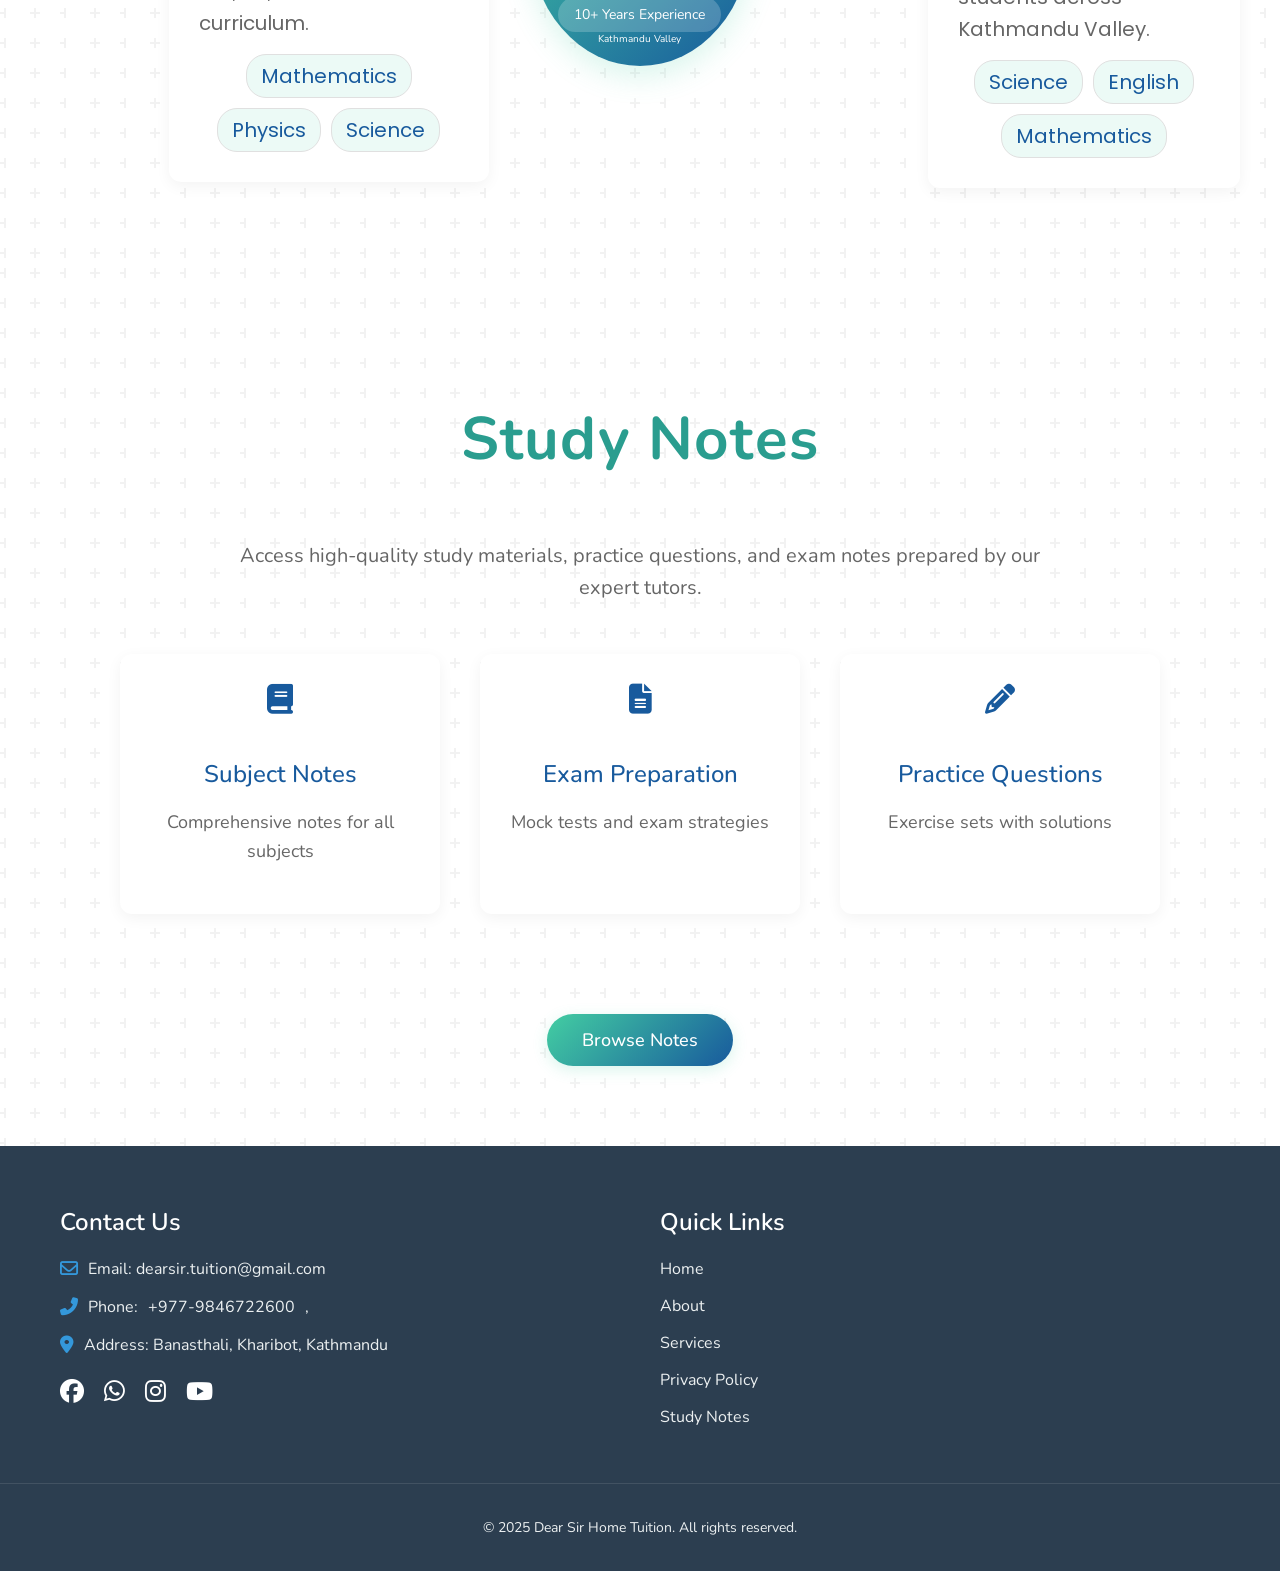
==== commit 907b55e6: "Update index.html SEO" ====
--- a/index.html
+++ b/index.html
@@ -14,9 +14,9 @@
     </script>
 
     <meta charset="UTF-8">
-    <meta name="viewport" content="width=device-width, initial-scale=1.0">
-    <title>Best Home Tuition in Kathmandu | Expert Tutors for SEE, +2, CBSE | Dear Sir Home Tuition</title>
-    <meta name="description" content="Find the best home tutors in Kathmandu Valley for SEE, +2, and CBSE. Expert teachers for Mathematics, Science, English, and all subjects. 3700+ qualified tutors, 9300+ satisfied students.">
+   <meta name="viewport" content="width=device-width, initial-scale=1.0">
+    <title>Best Home Tuition in Kathmandu | Expert Tutors</title>
+    <meta name="description" content="Find top home tutors in Kathmandu for SEE, +2, CBSE. Expert teachers for all subjects. 3700+ tutors, 9300+ happy students. Contact us!">
     <meta name="keywords" content="home tuition kathmandu, best tutors kathmandu, SEE tuition, +2 tuition, CBSE tuition, mathematics tutor, science tutor, english tutor, home teacher kathmandu, private tutor">
     <meta name="author" content="Dear Sir Home Tuition">
     <meta name="robots" content="index, follow">
@@ -38,8 +38,7 @@
     <meta name="twitter:description" content="Find qualified home tutors in Kathmandu Valley for SEE, +2, and CBSE. Expert teachers for all subjects.">
     <meta name="twitter:image" content="https://dearsirhometuition.com/image/logo.png">
 
-    <!-- Canonical URL -->
-    <link rel="canonical" href="https://dearsirhometuition.com">
+   
 
     <link rel="preconnect" href="https://fonts.googleapis.com">
     <link rel="preconnect" href="https://fonts.gstatic.com" crossorigin>
@@ -51,7 +50,8 @@
 
     <link href="https://fonts.googleapis.com/css2?family=Noto+Serif+Hentaigana:wght@200..900&display=swap" rel="stylesheet">
     
-    
+     <!-- Canonical URL -->
+    <link rel="canonical" href="https://dearsirhometuition.com">
 
     <link rel="stylesheet" href="style.css">
     <link rel="stylesheet" href="https://cdnjs.cloudflare.com/ajax/libs/font-awesome/6.5.1/css/all.min.css" integrity="sha512-DTOQO9RWCH3ppGqcWaEA1BIZOC6xxalwEsw9c2QQeAIftl+Vegovlnee1c9QX4TctnWMn13TZye+giMm8e2LwA==" crossorigin="anonymous" referrerpolicy="no-referrer" />
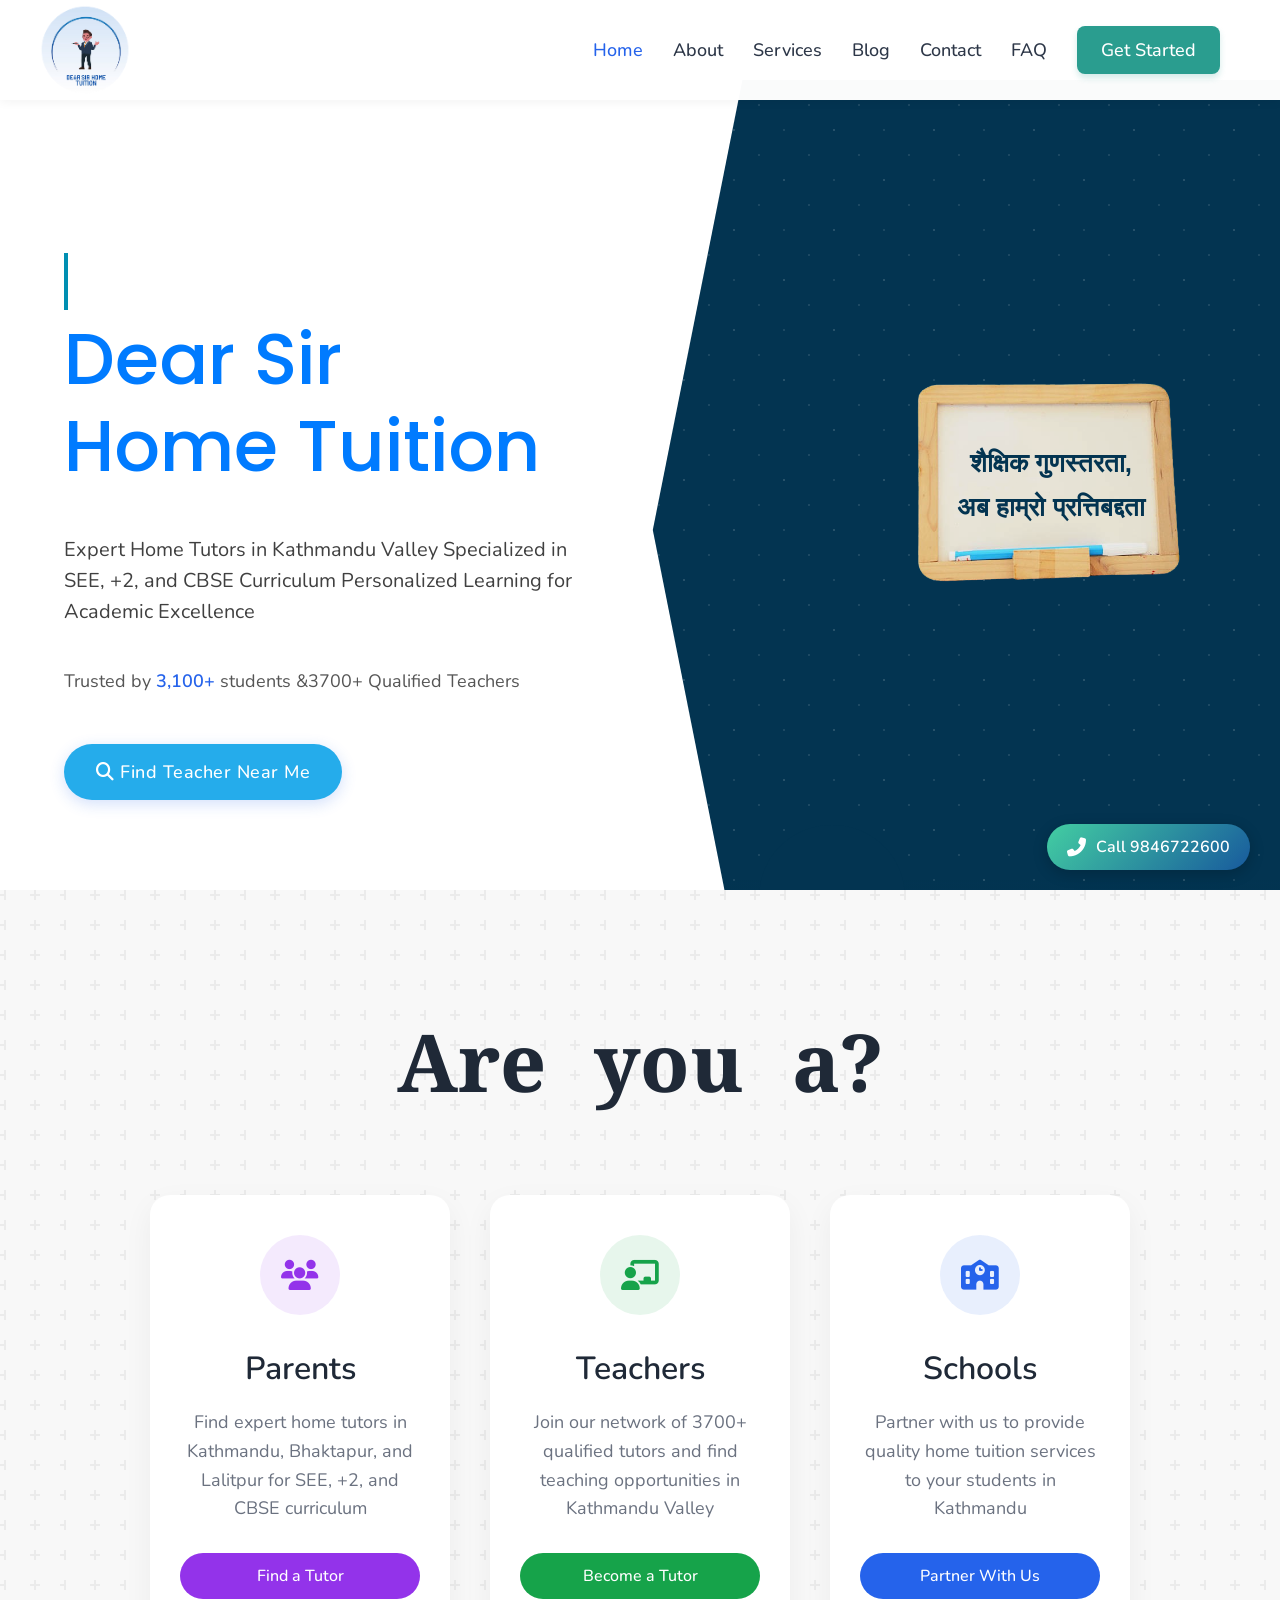
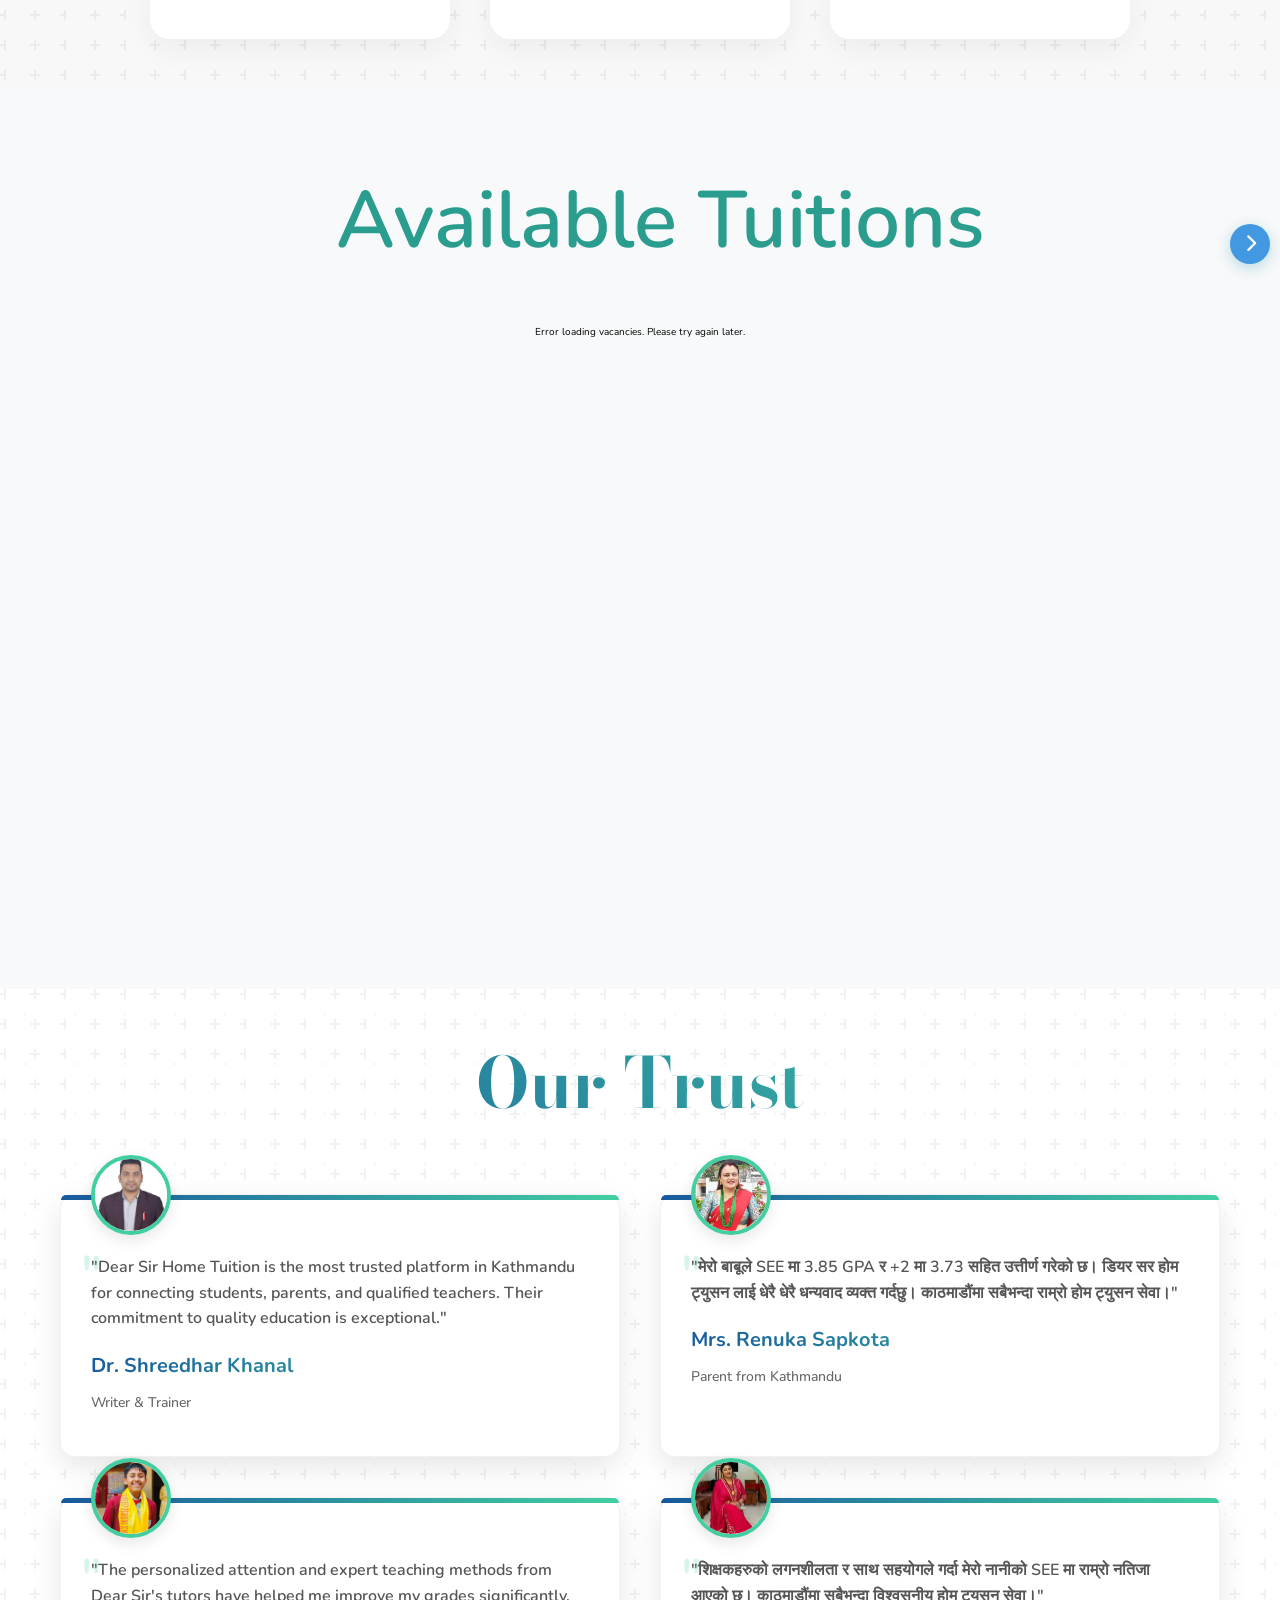
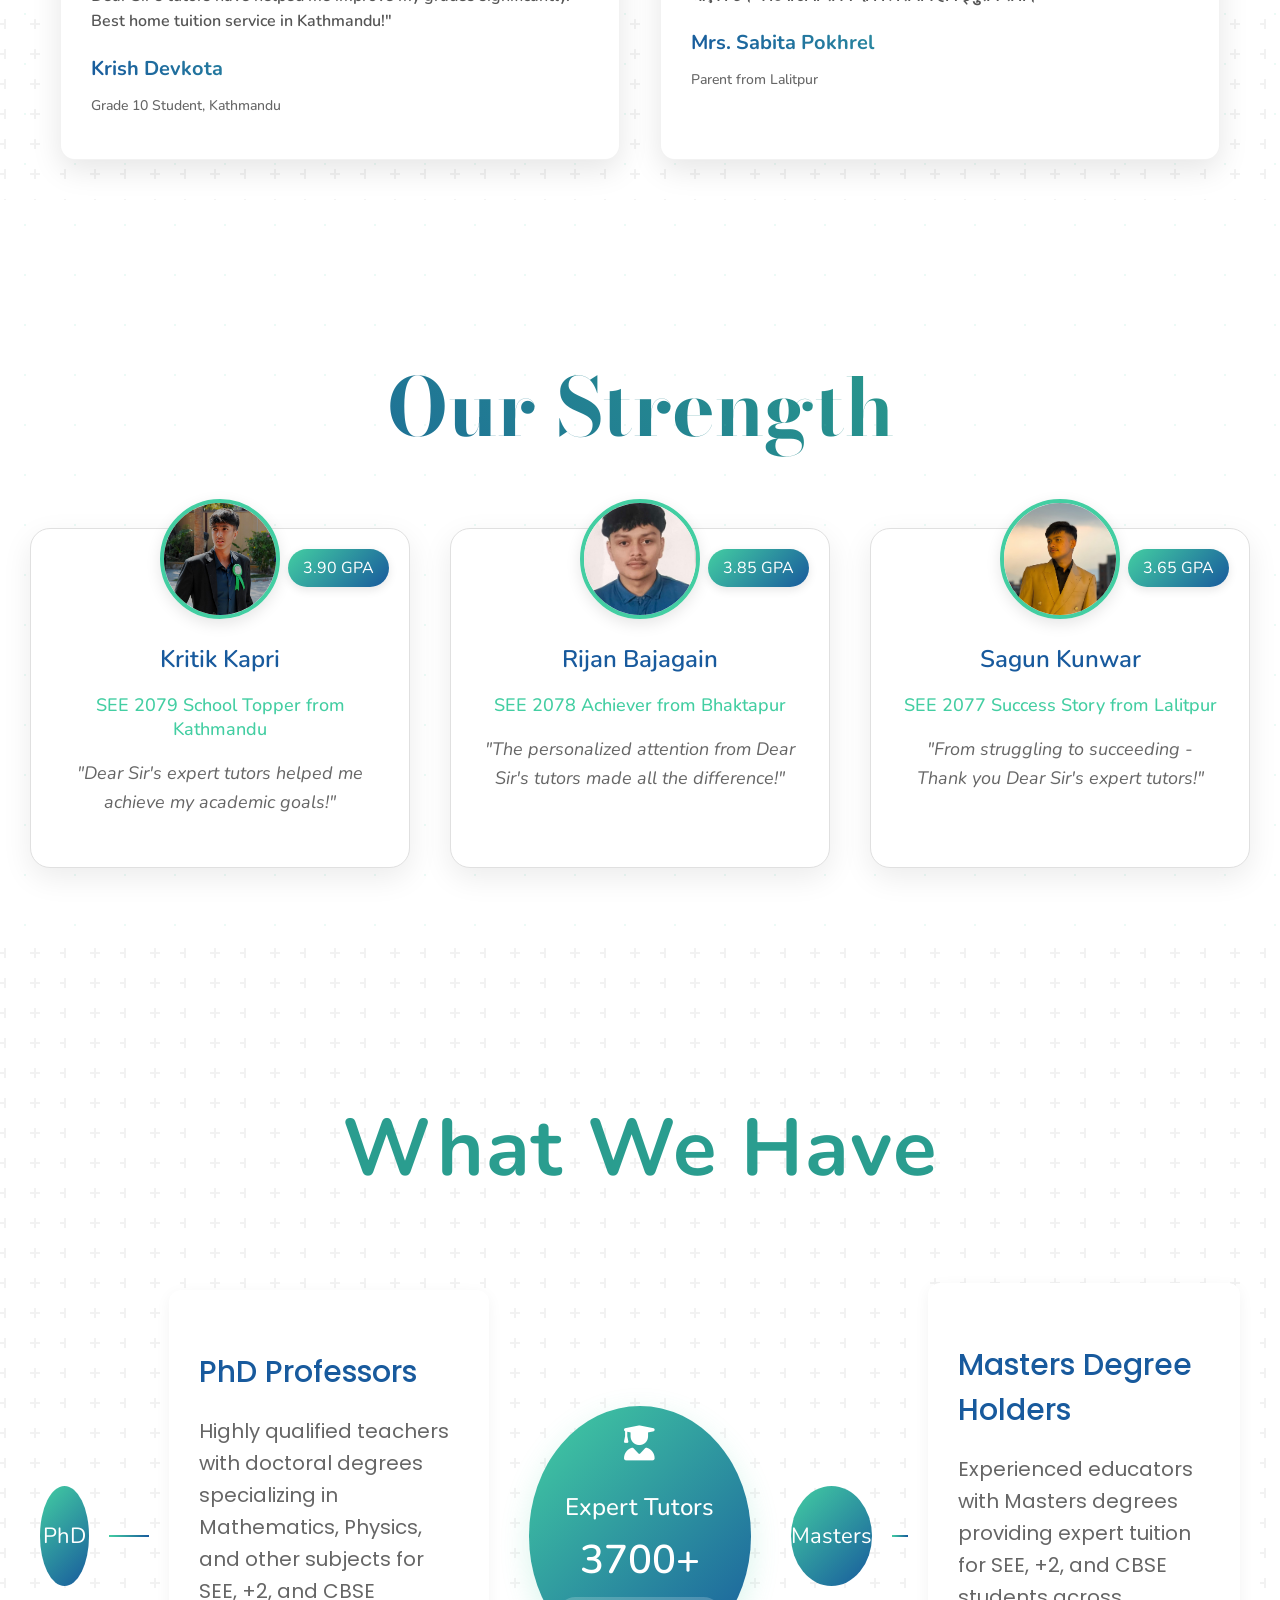
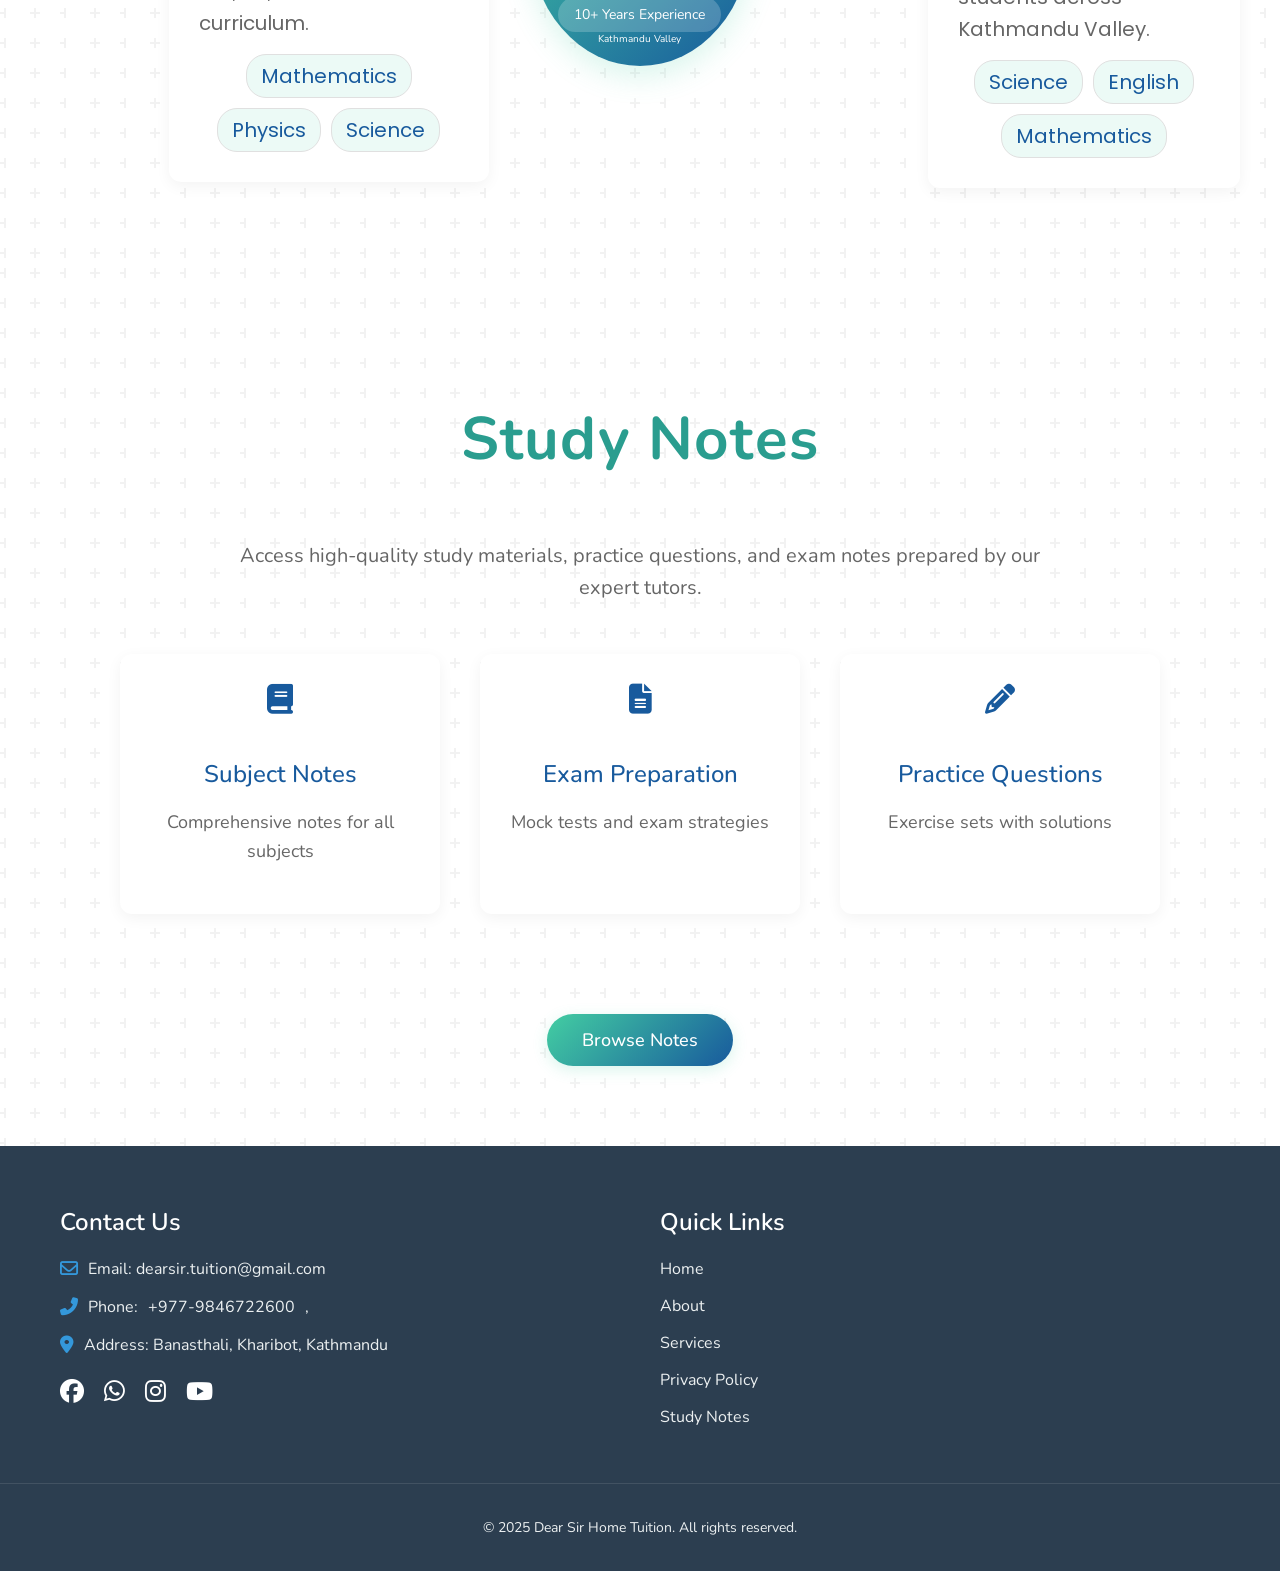
==== commit ebe08069: "Update index.html" ====
--- a/index.html
+++ b/index.html
@@ -3,6 +3,9 @@
 <head>
 
   <link rel="icon" href="/image/favicon.ico" type="image/x-icon">
+
+     <!-- Canonical URL -->
+    <link rel="canonical" href="https://dearsirhometuition.com">
 
   <script async src="https://www.googletagmanager.com/gtag/js?id=G-DXKBVVB6PF"></script>
     <script>
@@ -14,9 +17,10 @@
     </script>
 
     <meta charset="UTF-8">
-   <meta name="viewport" content="width=device-width, initial-scale=1.0">
-    <title>Best Home Tuition in Kathmandu | Expert Tutors</title>
-    <meta name="description" content="Find top home tutors in Kathmandu for SEE, +2, CBSE. Expert teachers for all subjects. 3700+ tutors, 9300+ happy students. Contact us!">
+    <meta name="viewport" content="width=device-width, initial-scale=1.0">
+    <title>Best Home Tuition in Kathmandu | Expert Tutors for SEE, +2, CBSE | Dear Sir Home Tuition</title>
+    <meta name="title" content="Best Home Tuition in Kathmandu | Expert Tutors for SEE, +2">
+    <meta name="description" content="Find the best home tutors in Kathmandu Valley for SEE, +2, and CBSE. Expert teachers for Mathematics, Science, and all subjects. 3700+ qualified tutors">
     <meta name="keywords" content="home tuition kathmandu, best tutors kathmandu, SEE tuition, +2 tuition, CBSE tuition, mathematics tutor, science tutor, english tutor, home teacher kathmandu, private tutor">
     <meta name="author" content="Dear Sir Home Tuition">
     <meta name="robots" content="index, follow">
@@ -26,7 +30,7 @@
     <meta name="geo.placename" content="Kathmandu">
     
     <!-- Open Graph Meta Tags -->
-    <meta property="og:title" content="Best Home Tuition in Kathmandu | Expert Tutors for SEE, +2, CBSE">
+    <meta property="og:title" content="Best Home Tuition in  Kathmandu | Expert Tutors for SEE, +2">
     <meta property="og:description" content="Find qualified home tutors in Kathmandu Valley for SEE, +2, and CBSE. Expert teachers for all subjects. 3700+ qualified tutors, 9300+ satisfied students.">
     <meta property="og:image" content="https://dearsirhometuition.com/image/logo.png">
     <meta property="og:url" content="https://dearsirhometuition.com">
@@ -38,7 +42,7 @@
     <meta name="twitter:description" content="Find qualified home tutors in Kathmandu Valley for SEE, +2, and CBSE. Expert teachers for all subjects.">
     <meta name="twitter:image" content="https://dearsirhometuition.com/image/logo.png">
 
-   
+ 
 
     <link rel="preconnect" href="https://fonts.googleapis.com">
     <link rel="preconnect" href="https://fonts.gstatic.com" crossorigin>
@@ -50,8 +54,7 @@
 
     <link href="https://fonts.googleapis.com/css2?family=Noto+Serif+Hentaigana:wght@200..900&display=swap" rel="stylesheet">
     
-     <!-- Canonical URL -->
-    <link rel="canonical" href="https://dearsirhometuition.com">
+    
 
     <link rel="stylesheet" href="style.css">
     <link rel="stylesheet" href="https://cdnjs.cloudflare.com/ajax/libs/font-awesome/6.5.1/css/all.min.css" integrity="sha512-DTOQO9RWCH3ppGqcWaEA1BIZOC6xxalwEsw9c2QQeAIftl+Vegovlnee1c9QX4TctnWMn13TZye+giMm8e2LwA==" crossorigin="anonymous" referrerpolicy="no-referrer" />
@@ -706,7 +709,7 @@
     profileContainer.style.display = 'block';
     
     // Try to verify token and get latest profile data
-    fetch('https://api.dearsirhometuition.com/api/teacher-apply/verify-token', {
+    fetch('http://localhost:5000/api/teacher-apply/verify-token', {
       method: 'GET',
       headers: {
         'Authorization': `Bearer ${token}`,
@@ -725,7 +728,7 @@
         throw new Error('Token invalid');
       }
       
-      return fetch('https://api.dearsirhometuition.com/api/teacher-apply/profile', {
+      return fetch('http://localhost:5000/api/teacher-apply/profile', {
         headers: {
           'Authorization': `Bearer ${token}`,
           'Content-Type': 'application/json'
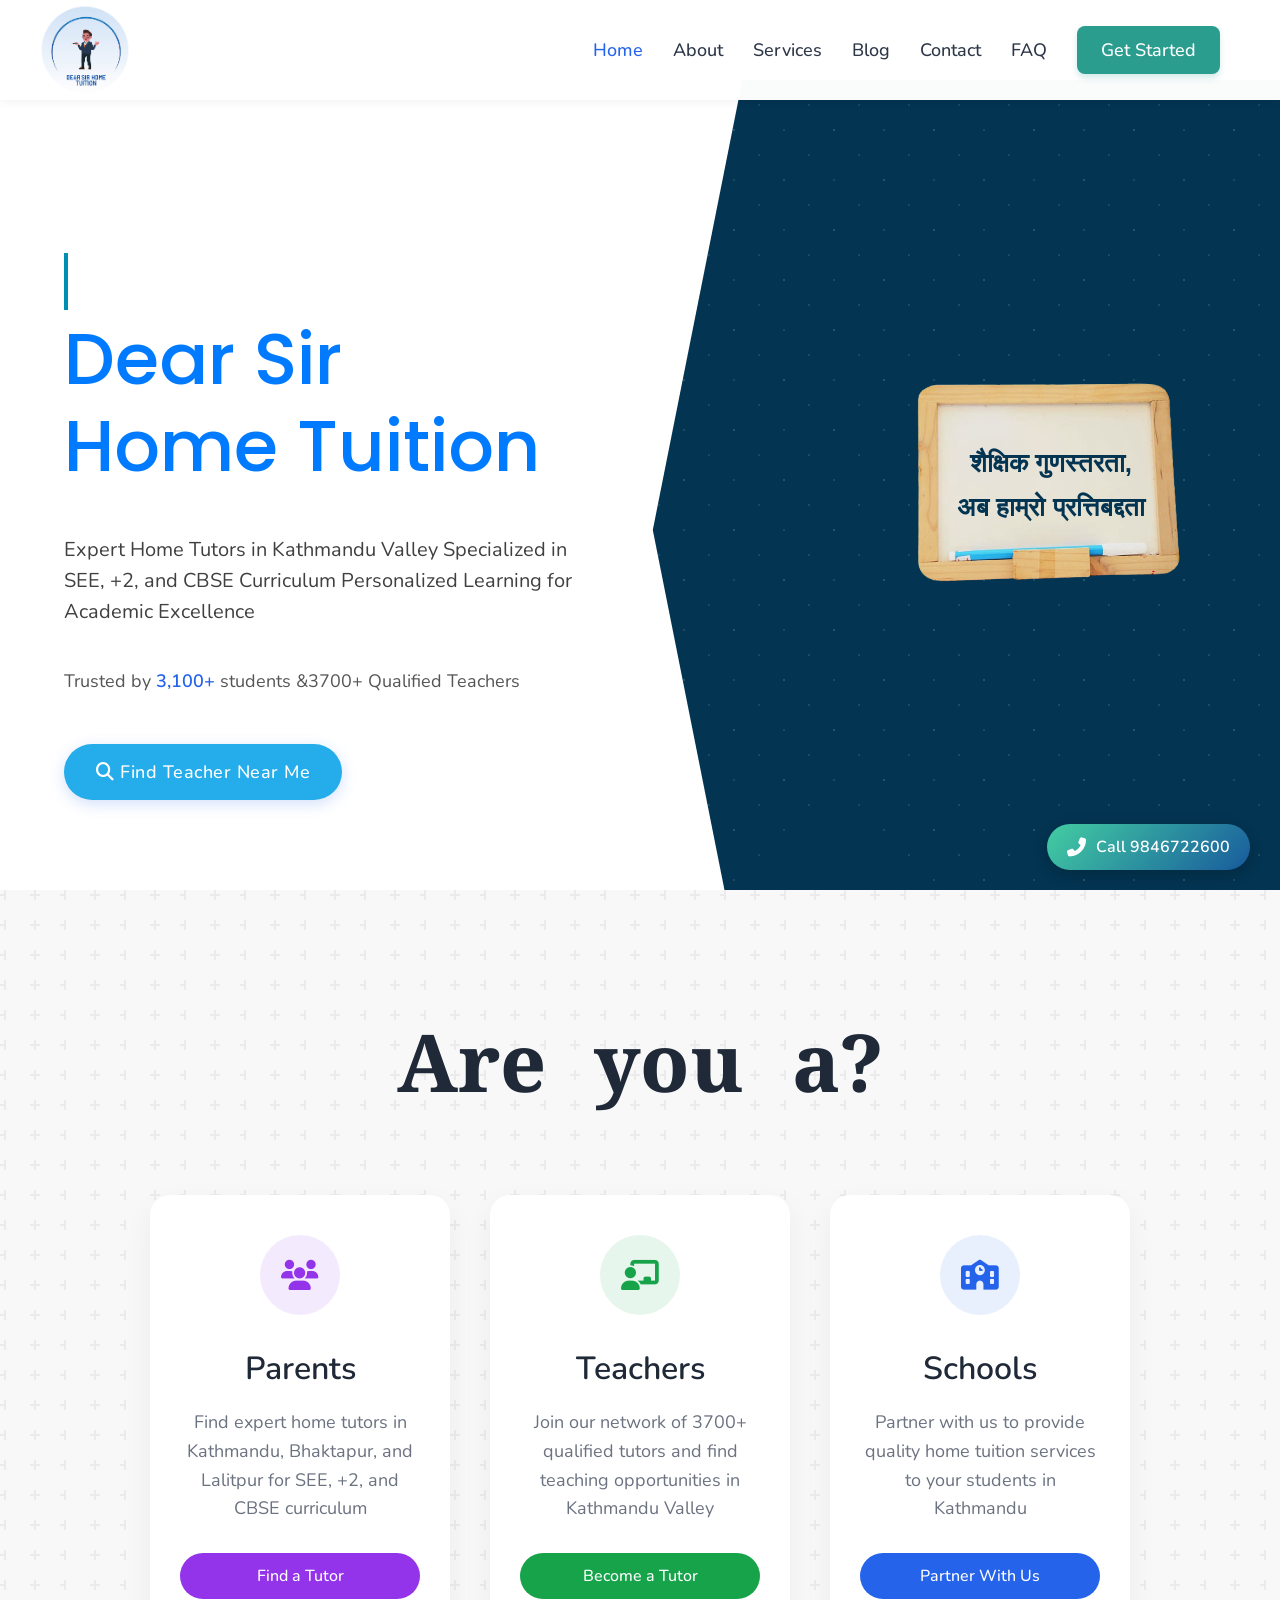
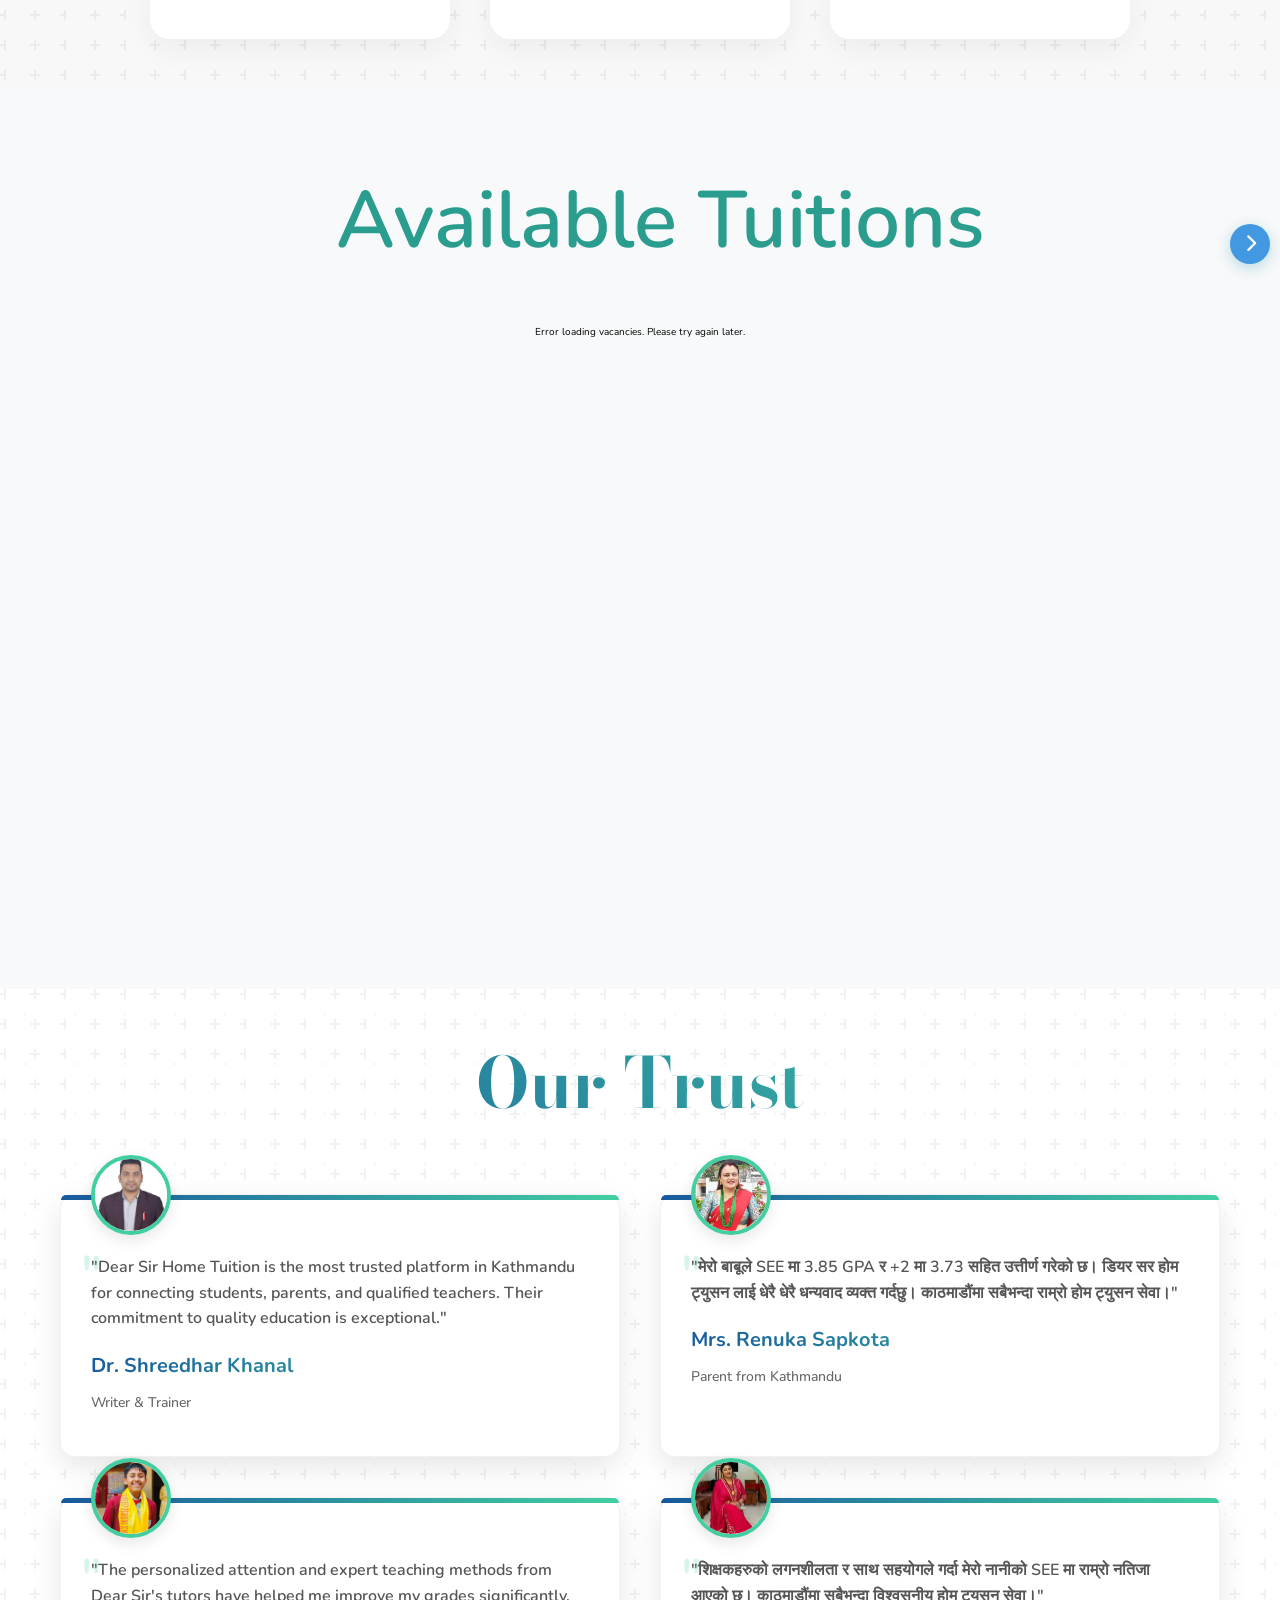
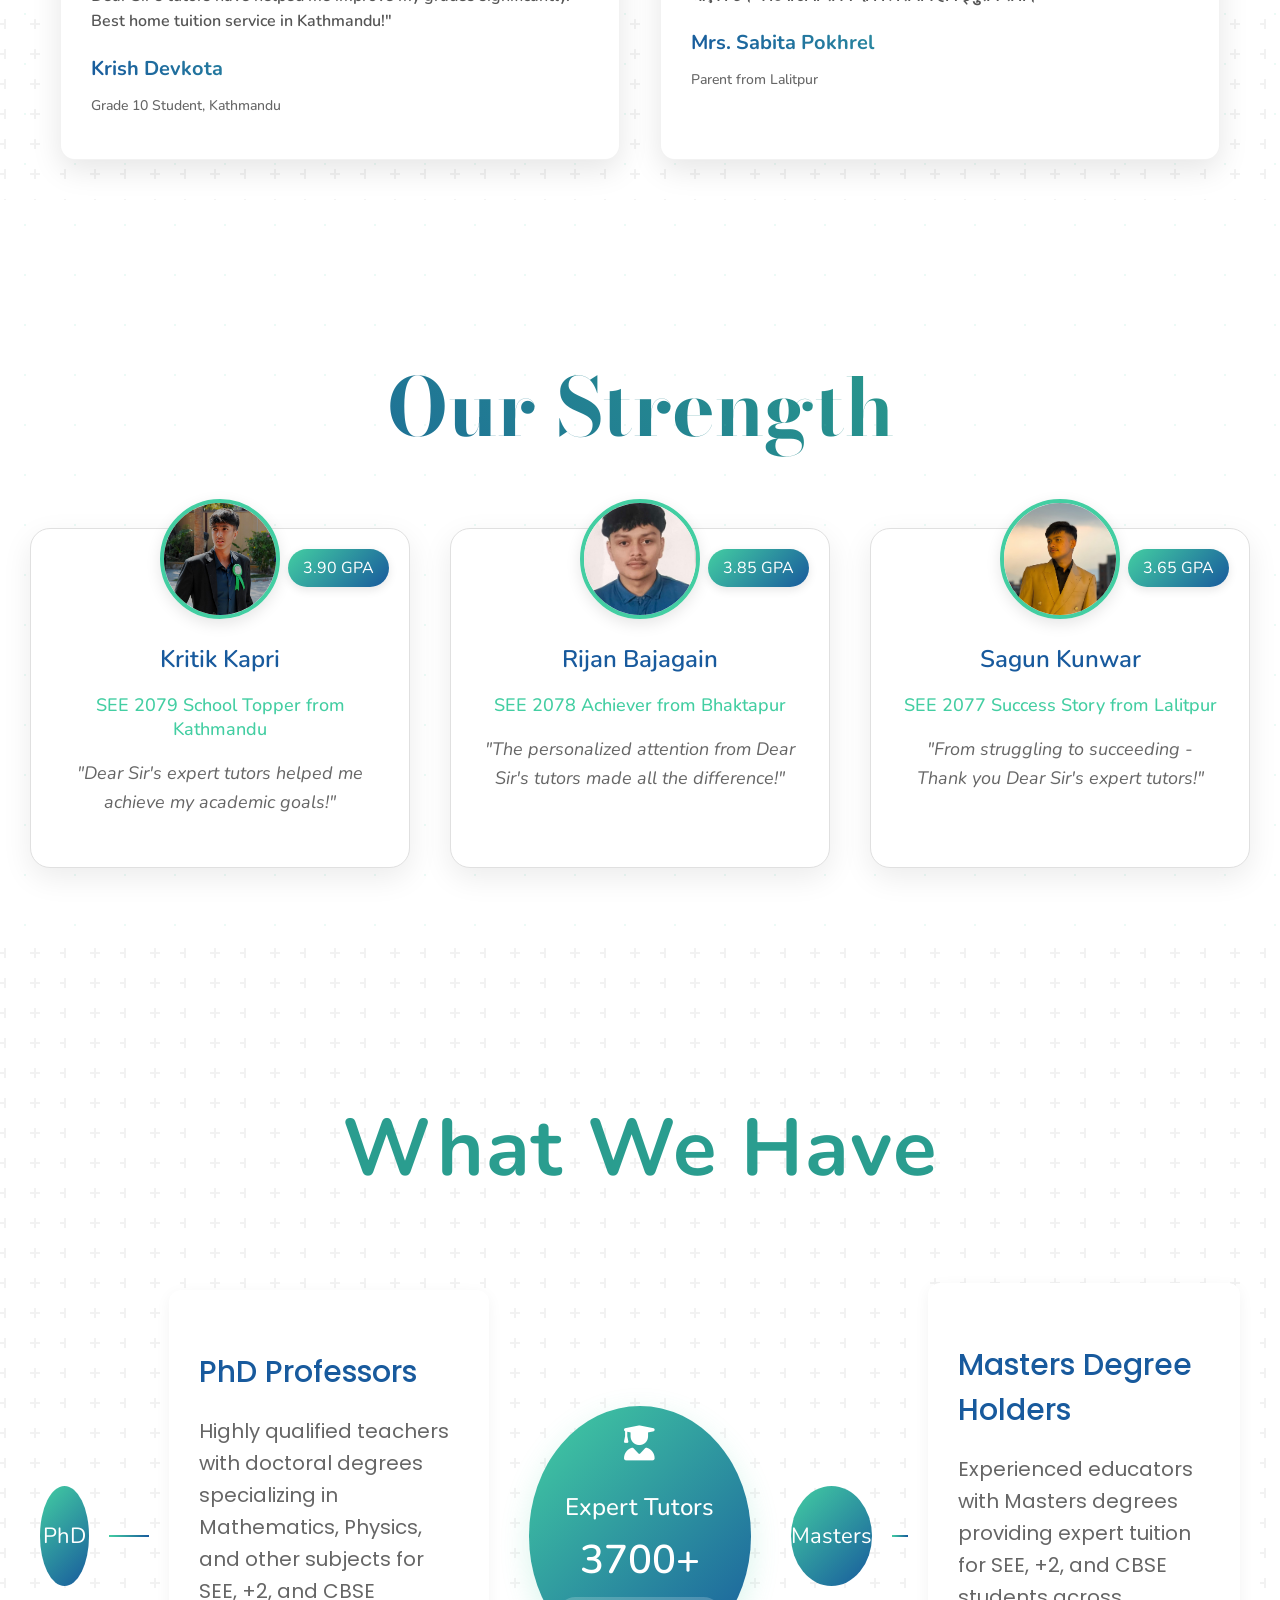
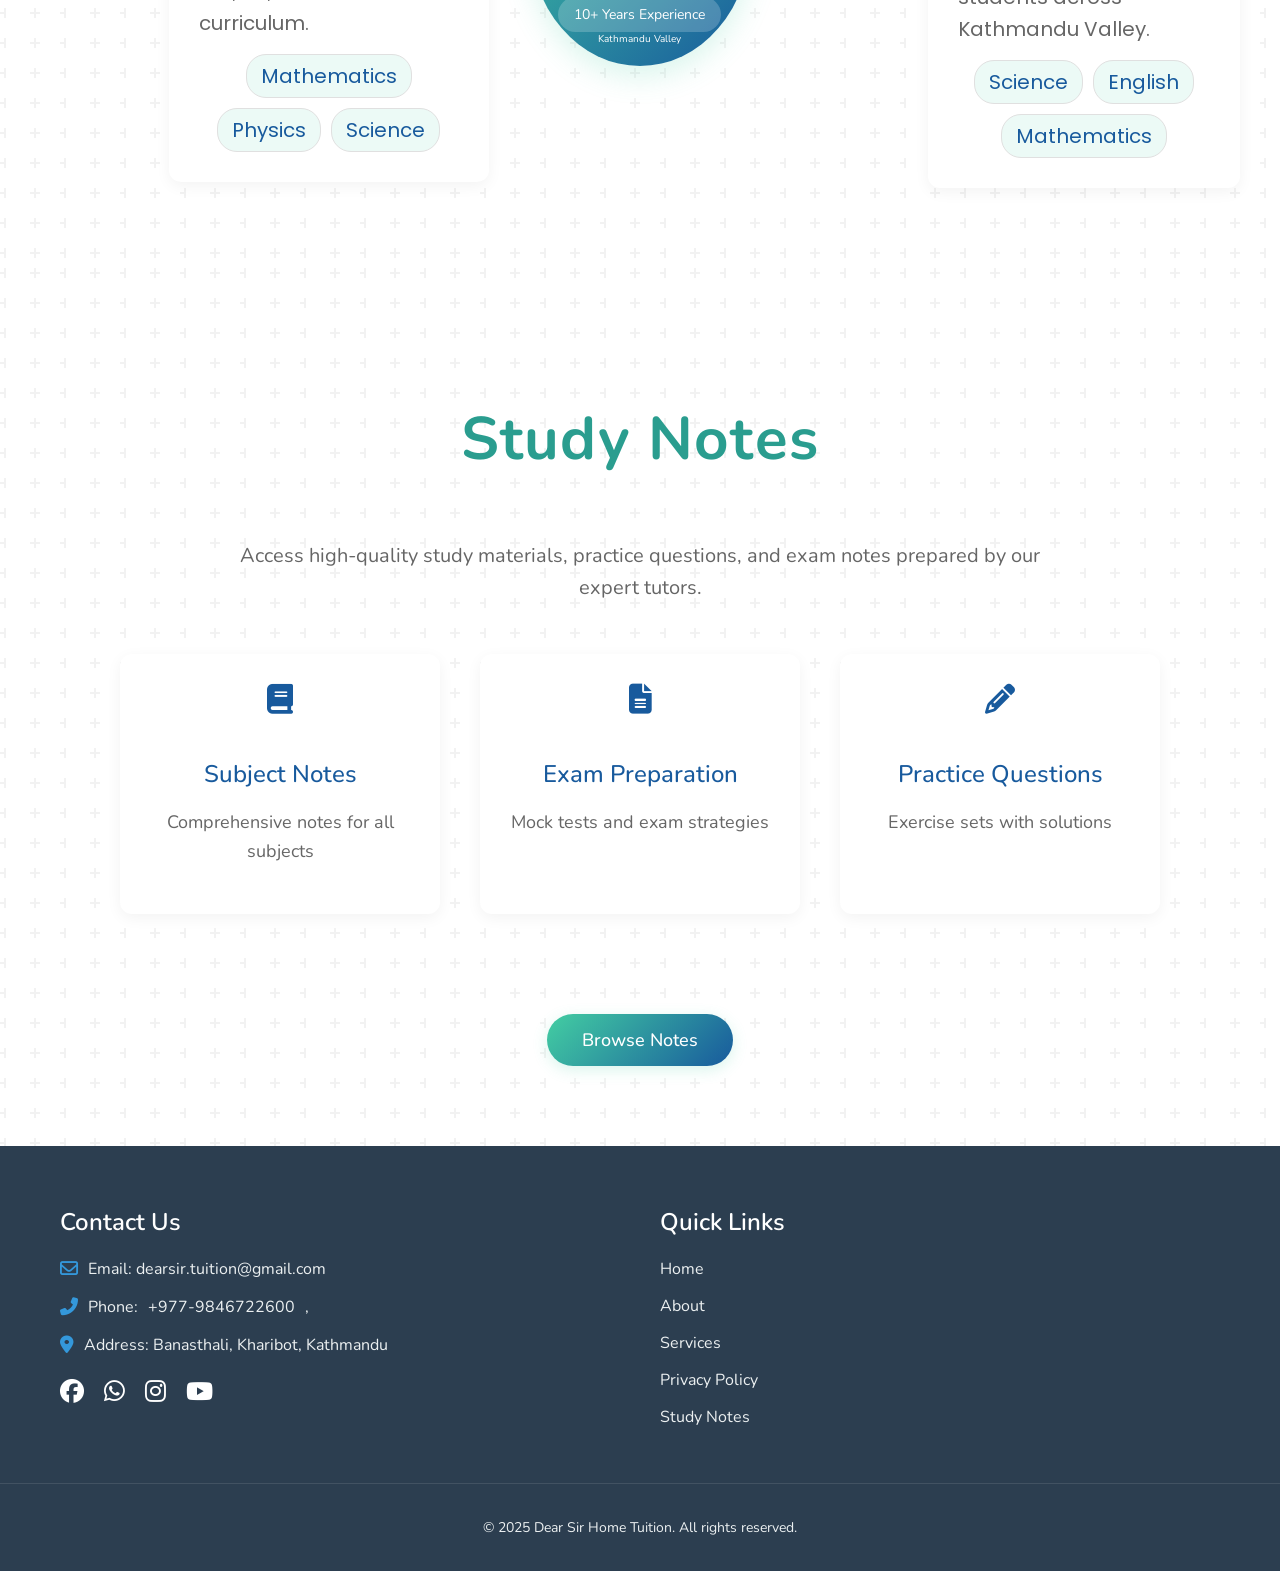
==== commit b209f4a5: "Update index.html" ====
--- a/index.html
+++ b/index.html
@@ -3,9 +3,6 @@
 <head>
 
   <link rel="icon" href="/image/favicon.ico" type="image/x-icon">
-
-     <!-- Canonical URL -->
-    <link rel="canonical" href="https://dearsirhometuition.com">
 
   <script async src="https://www.googletagmanager.com/gtag/js?id=G-DXKBVVB6PF"></script>
     <script>
@@ -18,7 +15,7 @@
 
     <meta charset="UTF-8">
     <meta name="viewport" content="width=device-width, initial-scale=1.0">
-    <title>Best Home Tuition in Kathmandu | Expert Tutors for SEE, +2, CBSE | Dear Sir Home Tuition</title>
+    <title>Best Home Tuition in Kathmandu | Expert Tutors for SEE, +2| Dear Sir Home Tuition</title>
     <meta name="title" content="Best Home Tuition in Kathmandu | Expert Tutors for SEE, +2">
     <meta name="description" content="Find the best home tutors in Kathmandu Valley for SEE, +2, and CBSE. Expert teachers for Mathematics, Science, and all subjects. 3700+ qualified tutors">
     <meta name="keywords" content="home tuition kathmandu, best tutors kathmandu, SEE tuition, +2 tuition, CBSE tuition, mathematics tutor, science tutor, english tutor, home teacher kathmandu, private tutor">
@@ -42,7 +39,8 @@
     <meta name="twitter:description" content="Find qualified home tutors in Kathmandu Valley for SEE, +2, and CBSE. Expert teachers for all subjects.">
     <meta name="twitter:image" content="https://dearsirhometuition.com/image/logo.png">
 
- 
+    <!-- Canonical URL -->
+    <link rel="canonical" href="https://dearsirhometuition.com">
 
     <link rel="preconnect" href="https://fonts.googleapis.com">
     <link rel="preconnect" href="https://fonts.gstatic.com" crossorigin>
@@ -296,13 +294,14 @@
         <!-- Section 1 -->
         <section class="section-1">
           <div class="hero-left">
-            <h1 class="hero-title">
+            <h1 class="visually-hidden">Best Home Tuition in Kathmandu | Expert Tutors for SEE, +2</h1> 
+            <h2 class="hero-title">
               <span id="welcome-text" class="welcome-text">Welcome to</span>
               <div class="dear-text" style="margin-bottom: 3rem !important;">
                 <span class="line1">Dear Sir</span>
                 <span class="line2">Home Tuition</span>
               </div>
-            </h1>
+            </h2>
             <div class="hero-subtitle" style="margin-bottom: 4rem !important;">
               <span>Expert Home Tutors in Kathmandu Valley</span>
               <span>Specialized in SEE, +2, and CBSE Curriculum</span>
@@ -419,7 +418,7 @@
 
   <!-- Our Trust Section -->
 <section class="our-trust">
-    <h1 class="trust-heading">Our Trust</h1>
+    <h2 class="trust-heading">Our Trust</h2>
     <div class="testimonials-grid">
       <!-- Teacher Testimonial -->
       <div class="testimonial-card">
@@ -474,7 +473,7 @@
 
   <!-- Section 5 - Our Strength -->
 <section class="our-strength">
-  <h1 class="strength-heading">Our Strength</h1>
+  <h2 class="strength-heading">Our Strength</h2>
   
   <div class="achievement-cards">
     <!-- Achievement Card 1 -->
@@ -528,7 +527,7 @@
 
 <!-- What We Have Section -->
 <section class="what-we-have">
-  <h1 class="what-we-have-heading">What We Have</h1>
+  <h2 class="what-we-have-heading">What We Have</h2>
   
   <div class="qualifications-container">
     <!-- PhD Professor -->
@@ -579,7 +578,7 @@
 <!-- Notes Section -->
 <section class="notes-section">
   <div class="notes-container">
-    <h1 class="notes-heading">Study Notes</h1>
+    <h2 class="notes-heading">Study Notes</h2>
     <p class="notes-description">Access high-quality study materials, practice questions, and exam notes prepared by our expert tutors.</p>
     <div class="notes-categories">
       <div class="note-category">
@@ -676,7 +675,19 @@
 
 
 
-
+<style>
+  .visually-hidden {
+  position: absolute !important; /* Use !important to ensure it overrides other styles if necessary */
+  width: 1px !important;
+  height: 1px !important;
+  padding: 0 !important;
+  margin: -1px !important; /* Negative margin to pull it off-screen */
+  overflow: hidden !important;
+  clip: rect(0, 0, 0, 0) !important;
+  white-space: nowrap !important; /* Prevents line breaks that could make it take up space */
+  border: 0 !important;
+}
+</style>
 <!-- Your existing scripts -->
 <script src="script.js"></script>
 
